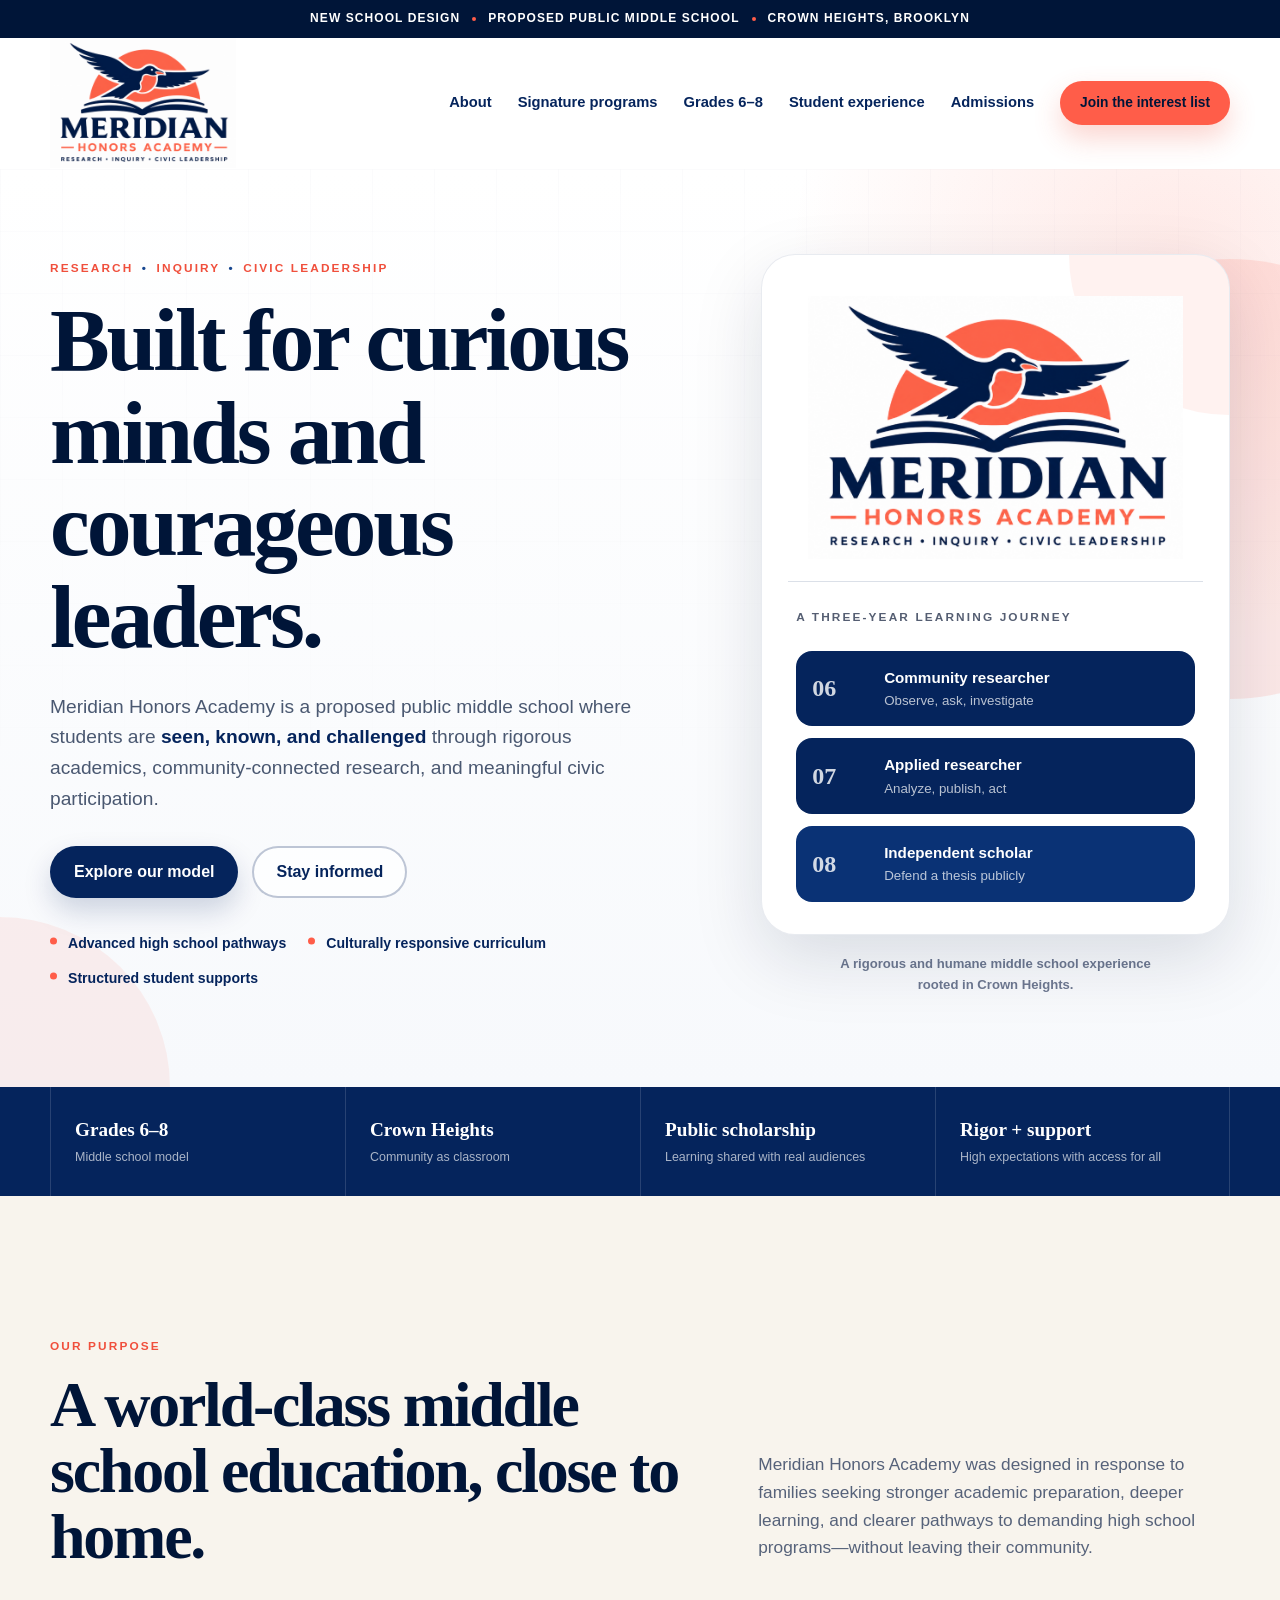
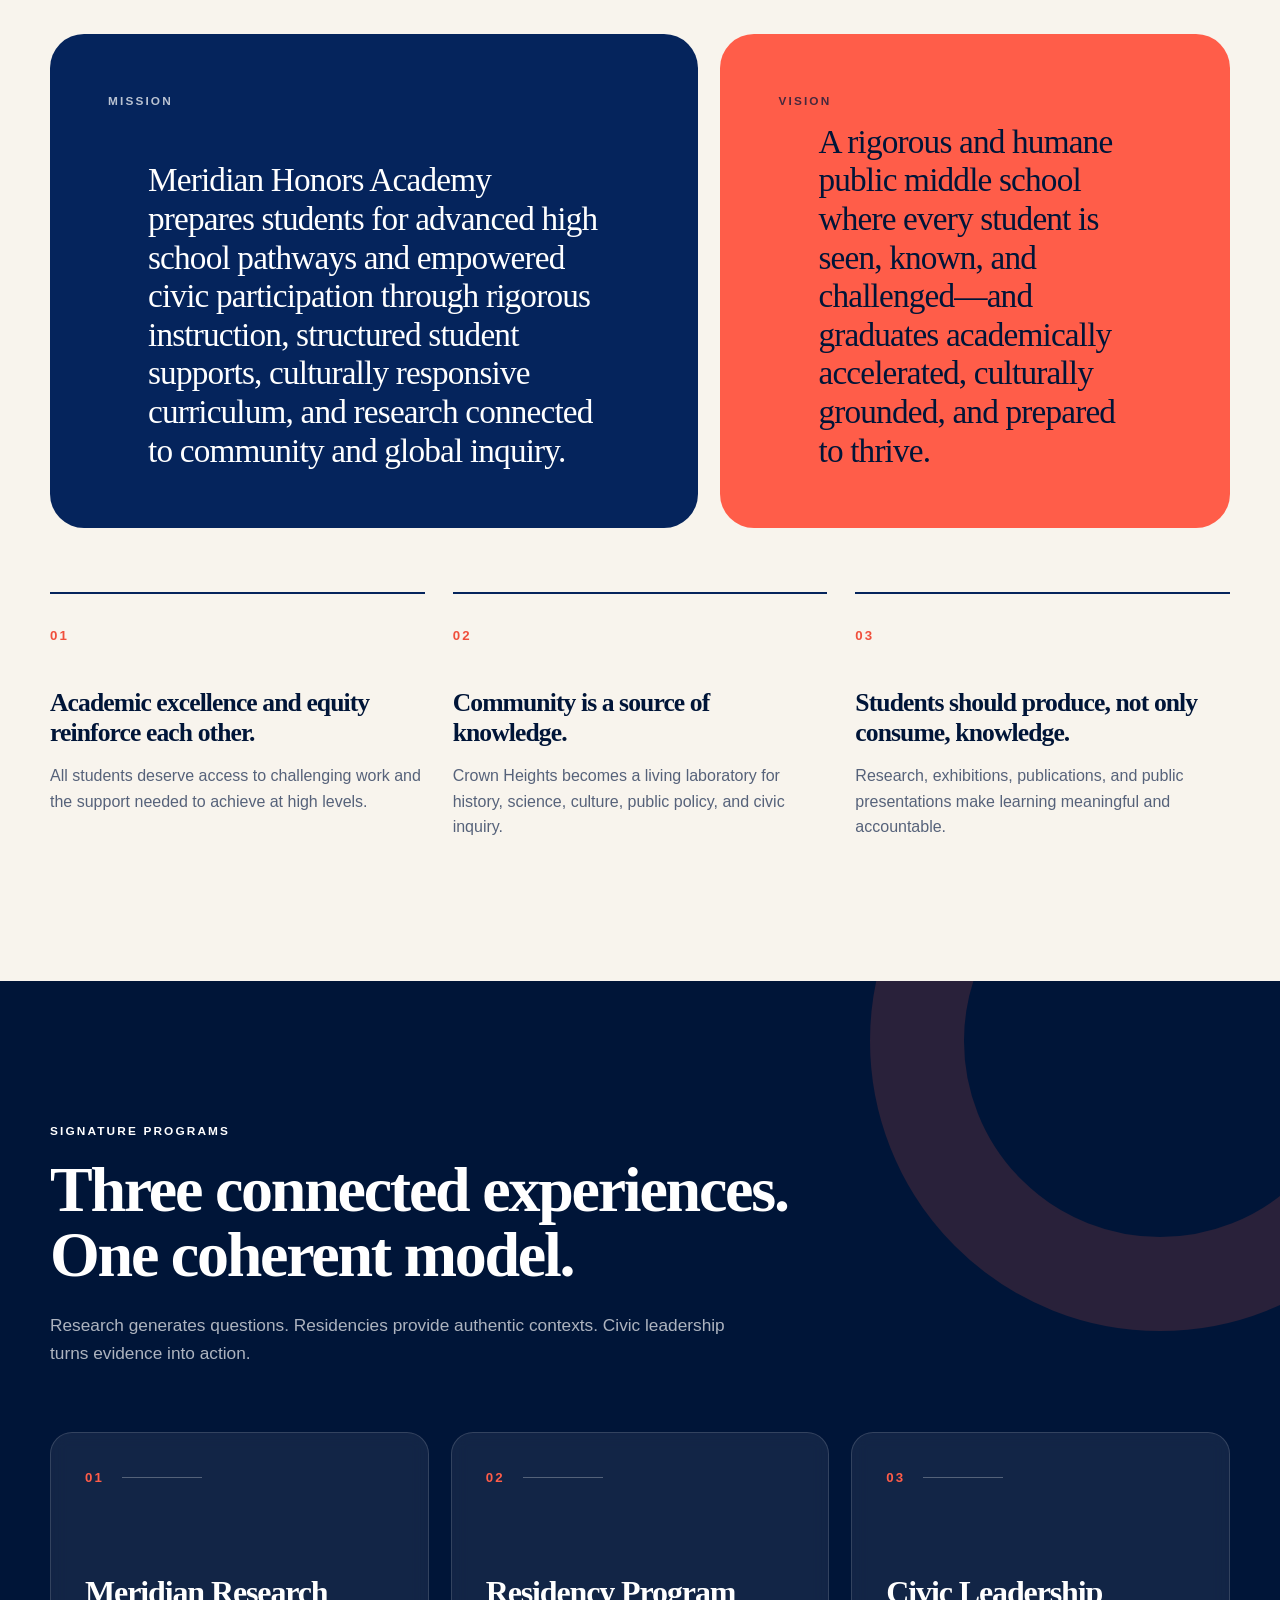
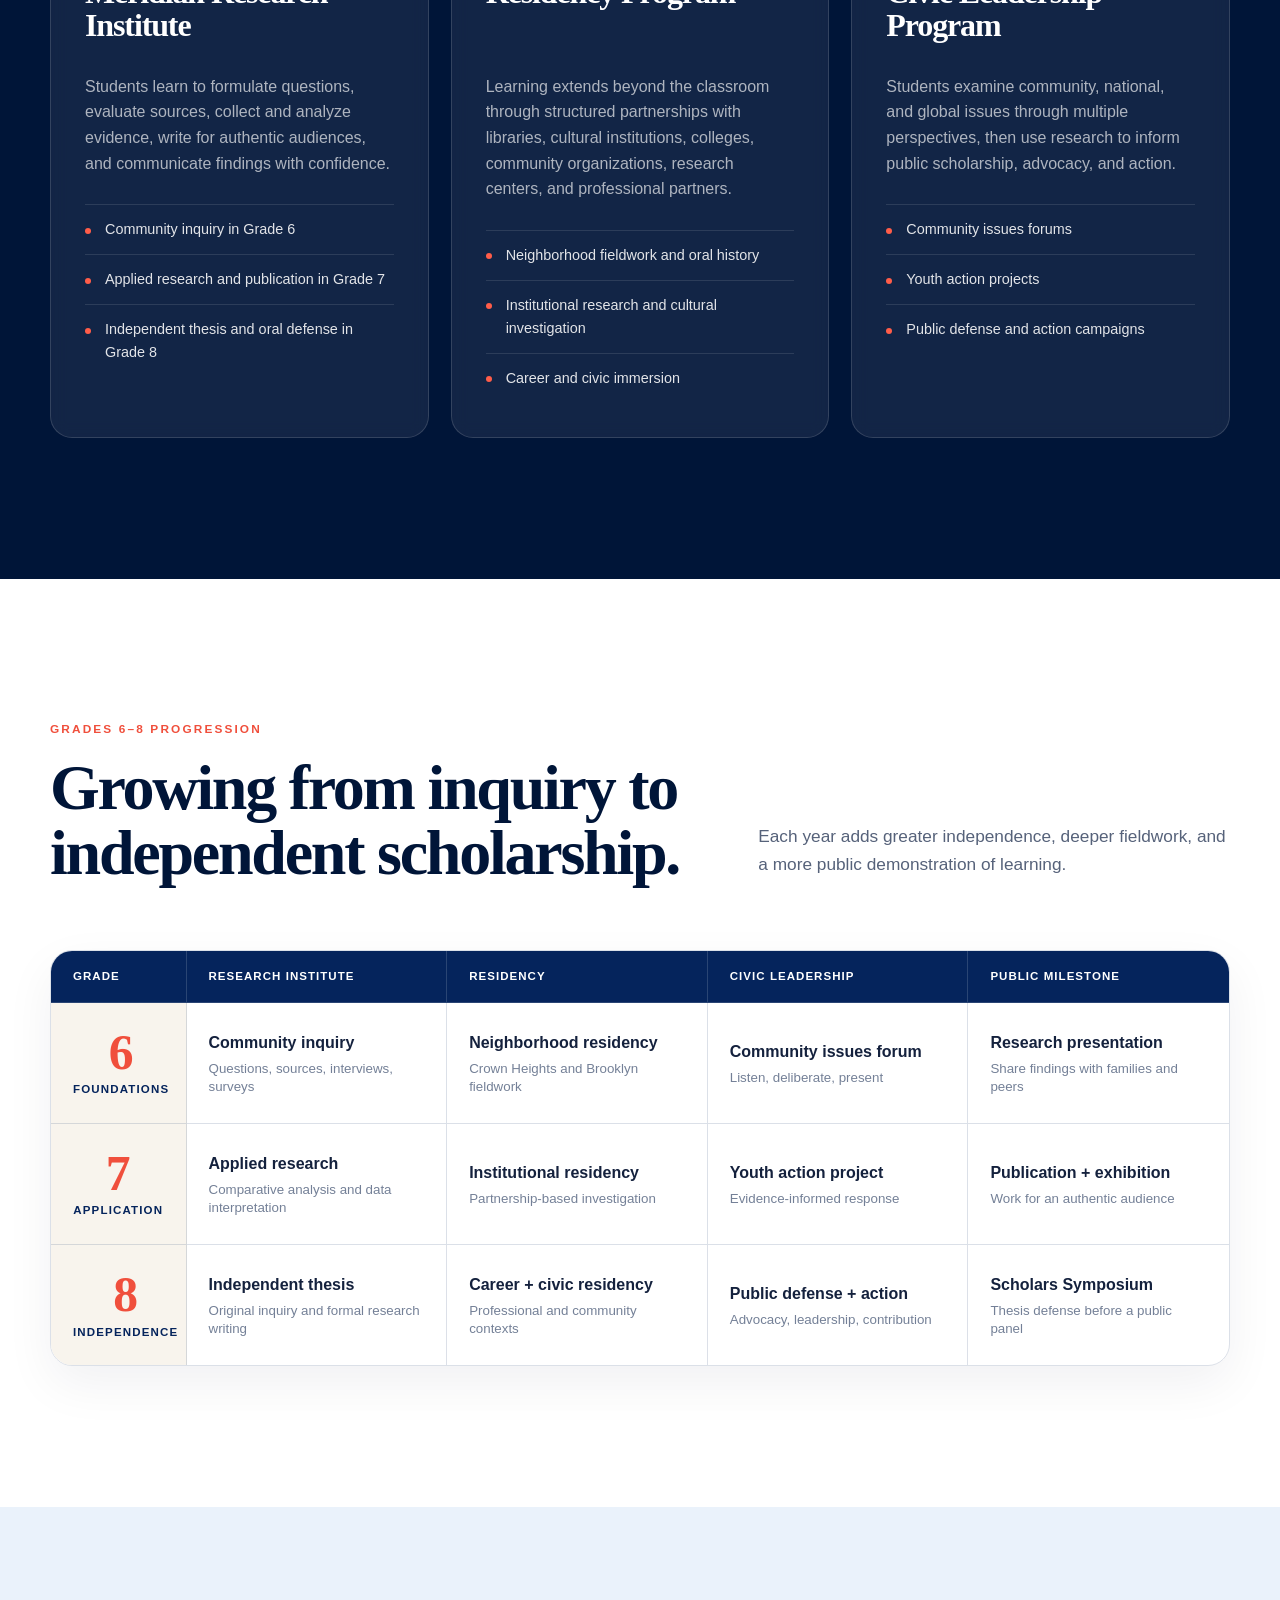
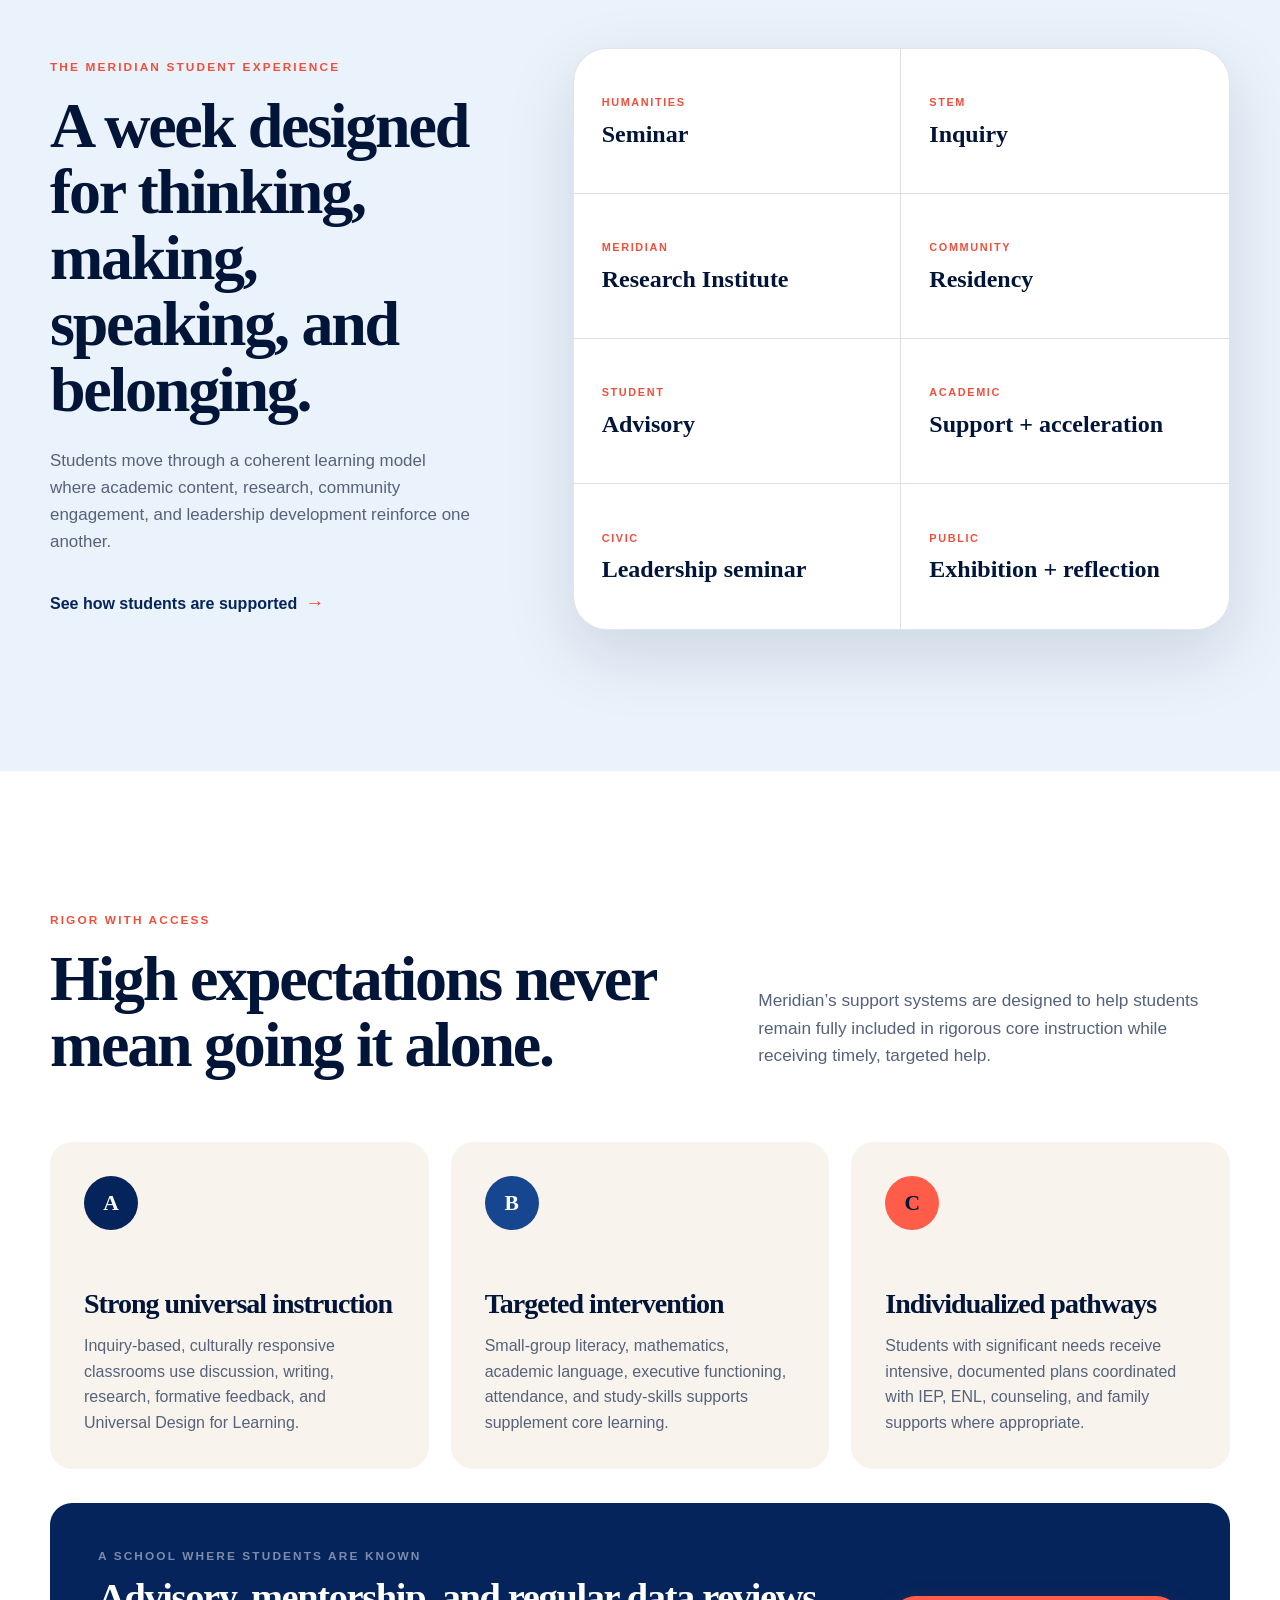
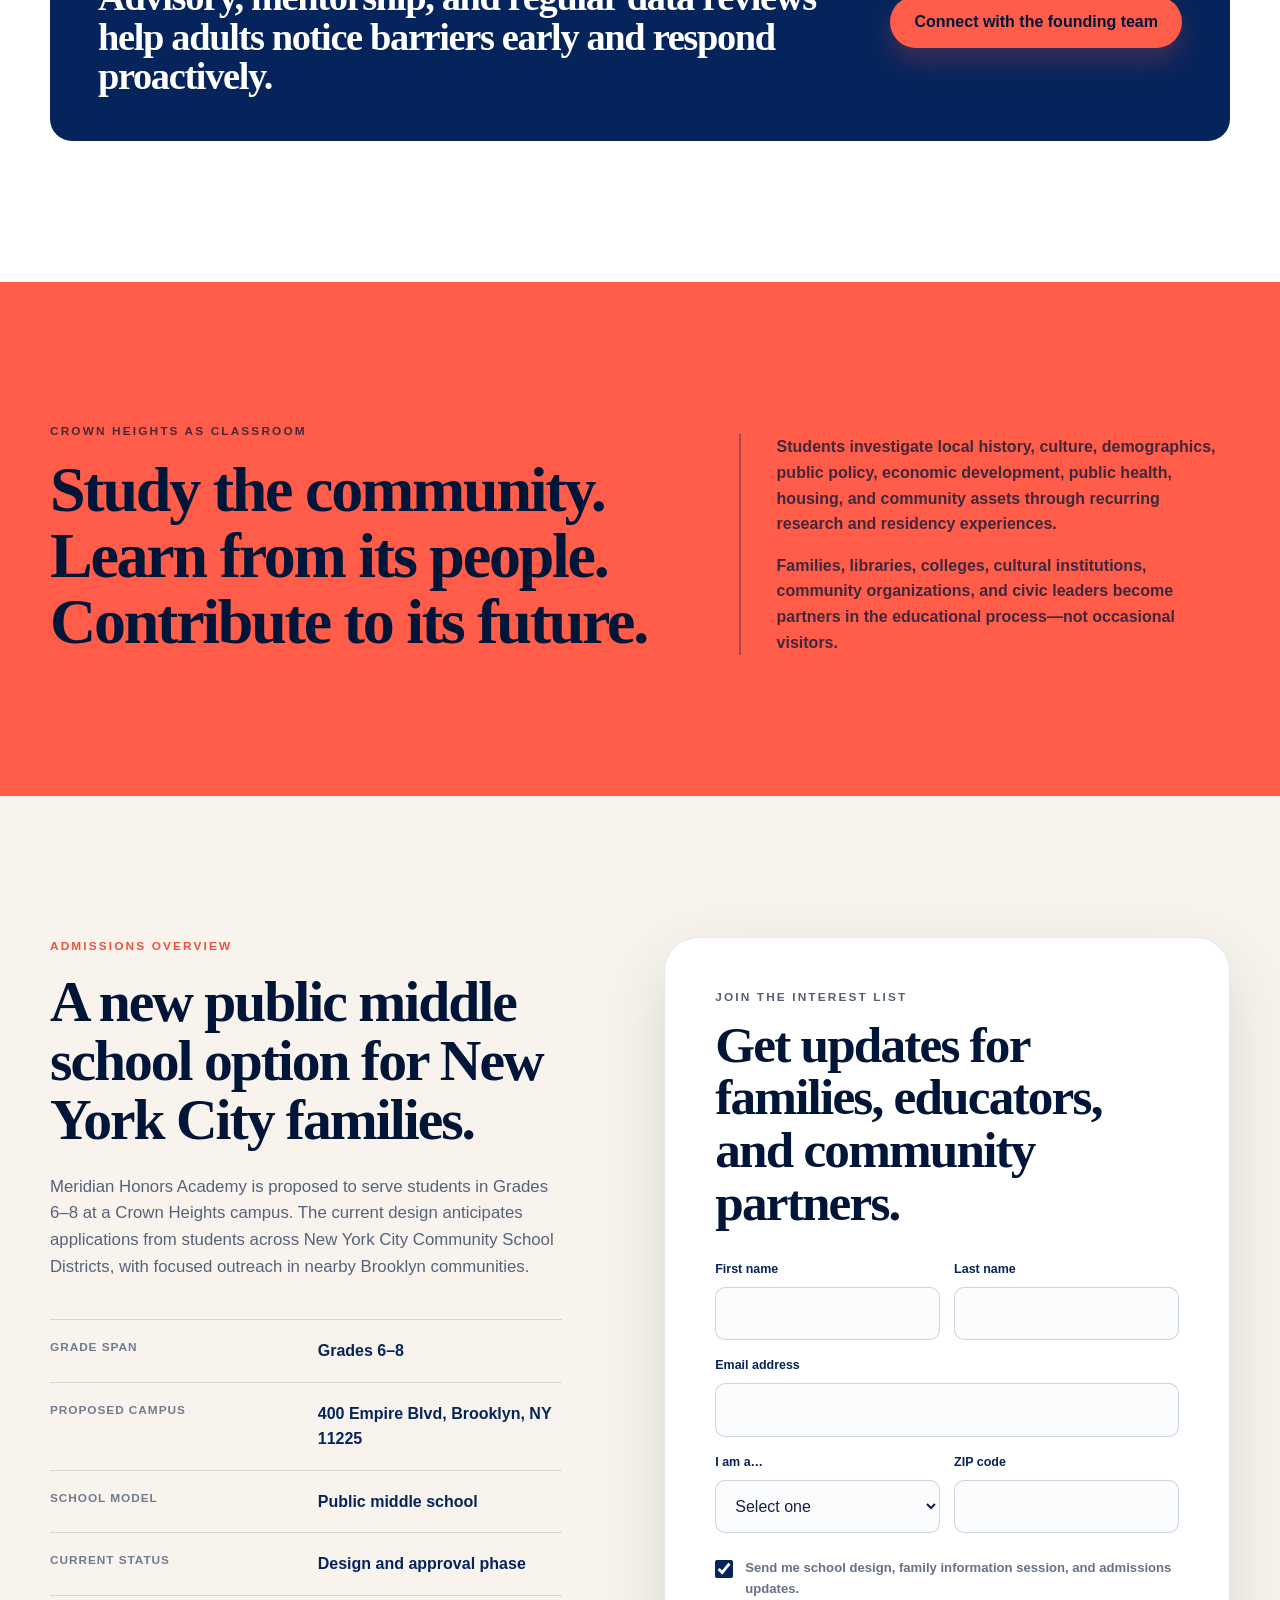
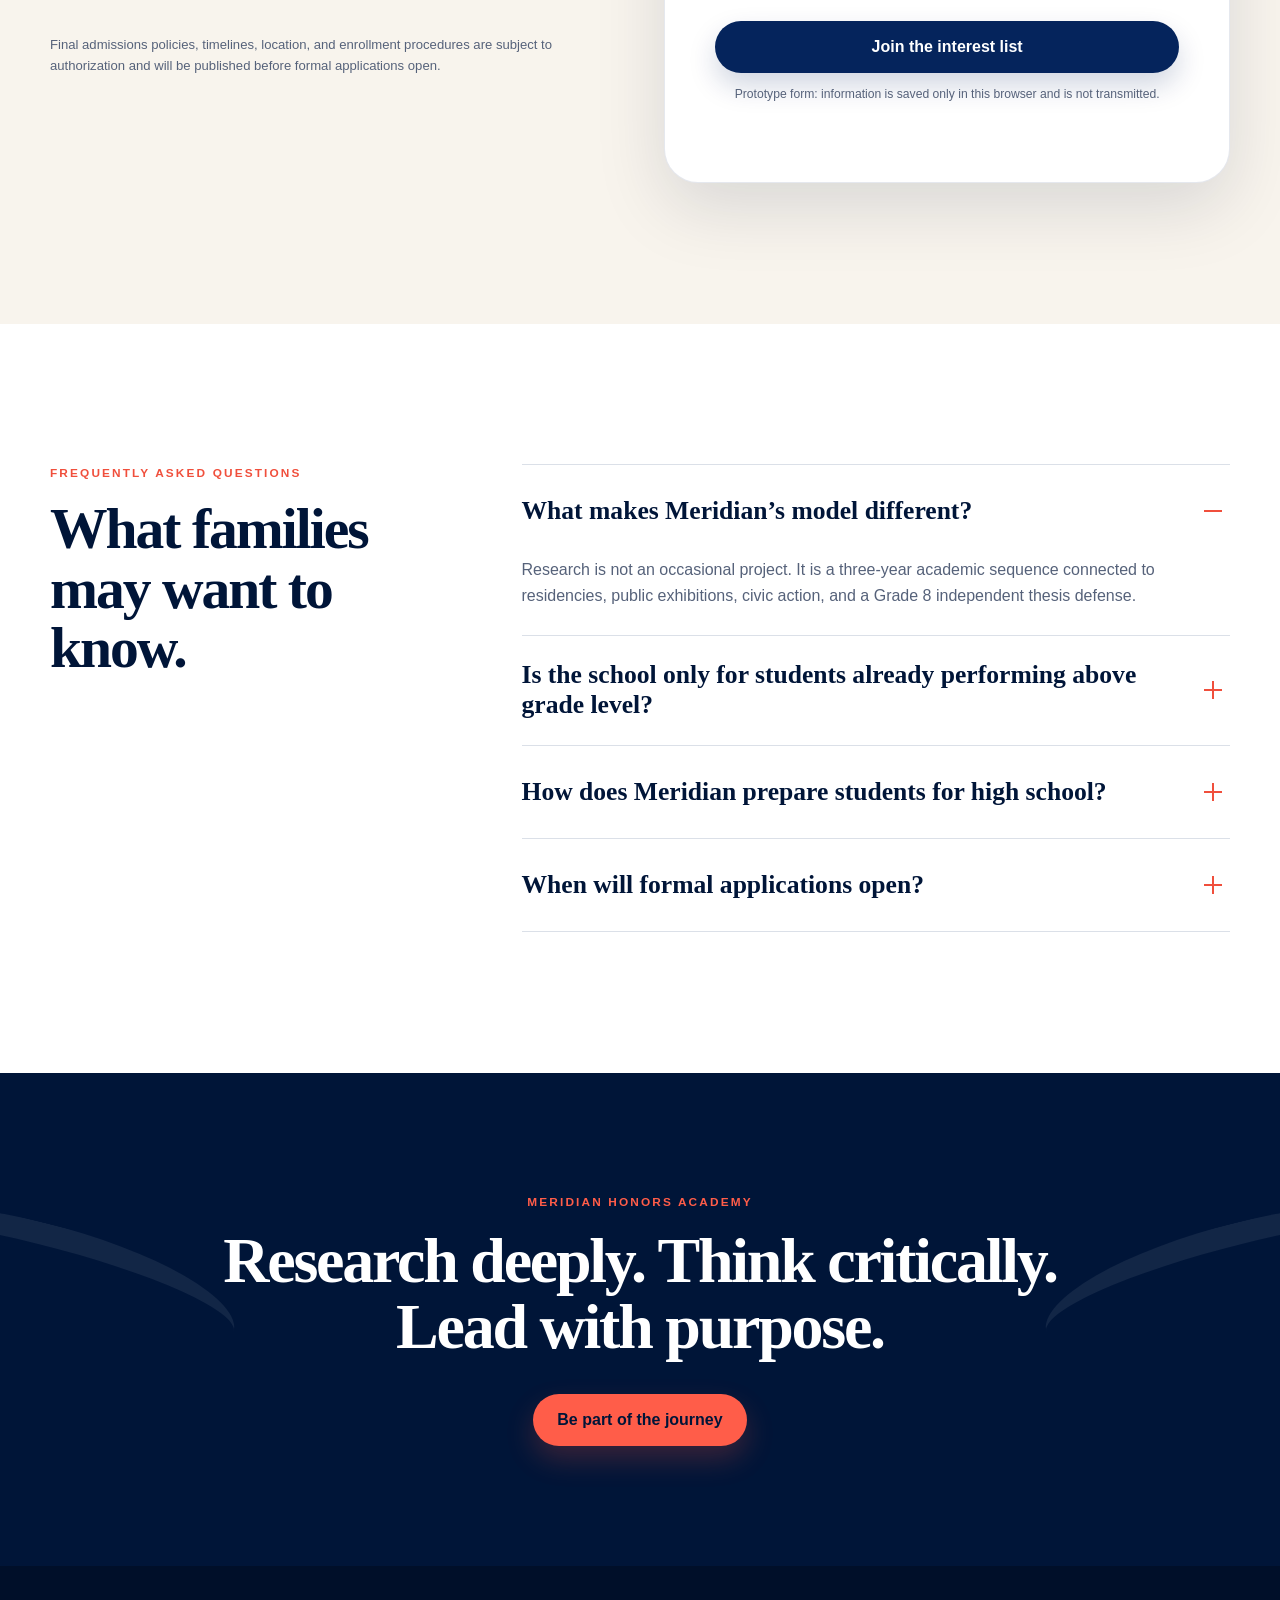
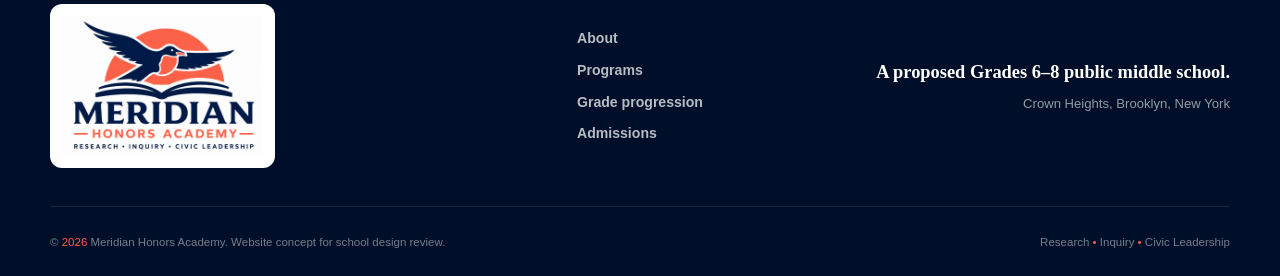
==== index.html @ b9c52838 "Add files via upload" ====
<!doctype html>
<html lang="en">
<head>
  <meta charset="utf-8" />
  <meta name="viewport" content="width=device-width, initial-scale=1" />
  <meta name="theme-color" content="#05245c" />
  <meta name="description" content="Meridian Honors Academy is a proposed grades 6–8 public middle school in Crown Heights, Brooklyn, centered on rigorous academics, research, inquiry, and civic leadership." />
  <title>Meridian Honors Academy | Research, Inquiry & Civic Leadership</title>
  <link rel="icon" type="image/png" href="assets/favicon.png" />
  <link rel="stylesheet" href="styles.css" />
</head>
<body>
  <a class="skip-link" href="#main">Skip to main content</a>

  <div class="announcement">
    <div class="container announcement__inner">
      <span>New school design</span>
      <span class="announcement__dot" aria-hidden="true"></span>
      <span>Proposed public middle school</span>
      <span class="announcement__dot" aria-hidden="true"></span>
      <span>Crown Heights, Brooklyn</span>
    </div>
  </div>

  <header class="site-header" data-header>
    <div class="container nav-wrap">
      <a class="brand" href="#top" aria-label="Meridian Honors Academy home">
        <img src="assets/meridian-logo.png" alt="Meridian Honors Academy" />
      </a>

      <button class="menu-button" type="button" aria-expanded="false" aria-controls="site-nav" data-menu-button>
        <span class="sr-only">Open navigation</span>
        <span></span><span></span><span></span>
      </button>

      <nav id="site-nav" class="site-nav" aria-label="Primary navigation" data-nav>
        <a href="#about">About</a>
        <a href="#programs">Signature programs</a>
        <a href="#journey">Grades 6–8</a>
        <a href="#experience">Student experience</a>
        <a href="#admissions">Admissions</a>
        <a class="button button--small button--coral" href="#interest">Join the interest list</a>
      </nav>
    </div>
  </header>

  <main id="main">
    <section id="top" class="hero">
      <div class="hero__grid" aria-hidden="true"></div>
      <div class="hero__sun hero__sun--one" aria-hidden="true"></div>
      <div class="hero__sun hero__sun--two" aria-hidden="true"></div>

      <div class="container hero__layout">
        <div class="hero__copy reveal">
          <p class="eyebrow">Research <span>•</span> Inquiry <span>•</span> Civic Leadership</p>
          <h1>Built for curious minds and courageous leaders.</h1>
          <p class="hero__lead">
            Meridian Honors Academy is a proposed public middle school where students are
            <strong>seen, known, and challenged</strong> through rigorous academics, community-connected research,
            and meaningful civic participation.
          </p>

          <div class="hero__actions">
            <a class="button button--navy" href="#programs">Explore our model</a>
            <a class="button button--outline" href="#interest">Stay informed</a>
          </div>

          <ul class="hero__features" aria-label="School model highlights">
            <li>Advanced high school pathways</li>
            <li>Culturally responsive curriculum</li>
            <li>Structured student supports</li>
          </ul>
        </div>

        <div class="hero__visual reveal reveal--delay">
          <div class="hero-card">
            <div class="hero-card__logo">
              <img src="assets/meridian-logo.png" alt="" />
            </div>
            <div class="hero-card__pathway">
              <p class="micro-label">A three-year learning journey</p>
              <div class="pathway-step">
                <span>06</span>
                <div><strong>Community researcher</strong><small>Observe, ask, investigate</small></div>
              </div>
              <div class="pathway-step">
                <span>07</span>
                <div><strong>Applied researcher</strong><small>Analyze, publish, act</small></div>
              </div>
              <div class="pathway-step">
                <span>08</span>
                <div><strong>Independent scholar</strong><small>Defend a thesis publicly</small></div>
              </div>
            </div>
          </div>
          <p class="hero__caption">A rigorous and humane middle school experience rooted in Crown Heights.</p>
        </div>
      </div>
    </section>

    <section class="proof-strip" aria-label="School overview">
      <div class="container proof-strip__grid">
        <div><strong>Grades 6–8</strong><span>Middle school model</span></div>
        <div><strong>Crown Heights</strong><span>Community as classroom</span></div>
        <div><strong>Public scholarship</strong><span>Learning shared with real audiences</span></div>
        <div><strong>Rigor + support</strong><span>High expectations with access for all</span></div>
      </div>
    </section>

    <section id="about" class="section section--cream">
      <div class="container">
        <div class="section-heading section-heading--split reveal">
          <div>
            <p class="eyebrow">Our purpose</p>
            <h2>A world-class middle school education, close to home.</h2>
          </div>
          <p>
            Meridian Honors Academy was designed in response to families seeking stronger academic preparation,
            deeper learning, and clearer pathways to demanding high school programs—without leaving their community.
          </p>
        </div>

        <div class="mission-grid">
          <article class="quote-card quote-card--navy reveal">
            <p class="micro-label">Mission</p>
            <blockquote>
              Meridian Honors Academy prepares students for advanced high school pathways and empowered civic
              participation through rigorous instruction, structured student supports, culturally responsive curriculum,
              and research connected to community and global inquiry.
            </blockquote>
          </article>

          <article class="quote-card quote-card--coral reveal reveal--delay">
            <p class="micro-label">Vision</p>
            <blockquote>
              A rigorous and humane public middle school where every student is seen, known, and challenged—and
              graduates academically accelerated, culturally grounded, and prepared to thrive.
            </blockquote>
          </article>
        </div>

        <div class="beliefs">
          <article class="belief reveal">
            <span class="belief__number">01</span>
            <h3>Academic excellence and equity reinforce each other.</h3>
            <p>All students deserve access to challenging work and the support needed to achieve at high levels.</p>
          </article>
          <article class="belief reveal reveal--delay">
            <span class="belief__number">02</span>
            <h3>Community is a source of knowledge.</h3>
            <p>Crown Heights becomes a living laboratory for history, science, culture, public policy, and civic inquiry.</p>
          </article>
          <article class="belief reveal reveal--delay-2">
            <span class="belief__number">03</span>
            <h3>Students should produce, not only consume, knowledge.</h3>
            <p>Research, exhibitions, publications, and public presentations make learning meaningful and accountable.</p>
          </article>
        </div>
      </div>
    </section>

    <section id="programs" class="section section--navy programs">
      <div class="programs__orb" aria-hidden="true"></div>
      <div class="container">
        <div class="section-heading section-heading--light reveal">
          <p class="eyebrow">Signature programs</p>
          <h2>Three connected experiences. One coherent model.</h2>
          <p>Research generates questions. Residencies provide authentic contexts. Civic leadership turns evidence into action.</p>
        </div>

        <div class="program-grid">
          <article class="program-card reveal">
            <div class="program-card__top">
              <span class="program-card__index">01</span>
              <span class="program-card__line" aria-hidden="true"></span>
            </div>
            <h3>Meridian Research Institute</h3>
            <p>
              Students learn to formulate questions, evaluate sources, collect and analyze evidence, write for authentic
              audiences, and communicate findings with confidence.
            </p>
            <ul>
              <li>Community inquiry in Grade 6</li>
              <li>Applied research and publication in Grade 7</li>
              <li>Independent thesis and oral defense in Grade 8</li>
            </ul>
          </article>

          <article class="program-card reveal reveal--delay">
            <div class="program-card__top">
              <span class="program-card__index">02</span>
              <span class="program-card__line" aria-hidden="true"></span>
            </div>
            <h3>Residency Program</h3>
            <p>
              Learning extends beyond the classroom through structured partnerships with libraries, cultural institutions,
              colleges, community organizations, research centers, and professional partners.
            </p>
            <ul>
              <li>Neighborhood fieldwork and oral history</li>
              <li>Institutional research and cultural investigation</li>
              <li>Career and civic immersion</li>
            </ul>
          </article>

          <article class="program-card reveal reveal--delay-2">
            <div class="program-card__top">
              <span class="program-card__index">03</span>
              <span class="program-card__line" aria-hidden="true"></span>
            </div>
            <h3>Civic Leadership Program</h3>
            <p>
              Students examine community, national, and global issues through multiple perspectives, then use research
              to inform public scholarship, advocacy, and action.
            </p>
            <ul>
              <li>Community issues forums</li>
              <li>Youth action projects</li>
              <li>Public defense and action campaigns</li>
            </ul>
          </article>
        </div>
      </div>
    </section>

    <section id="journey" class="section section--white journey">
      <div class="container">
        <div class="section-heading section-heading--split reveal">
          <div>
            <p class="eyebrow">Grades 6–8 progression</p>
            <h2>Growing from inquiry to independent scholarship.</h2>
          </div>
          <p>
            Each year adds greater independence, deeper fieldwork, and a more public demonstration of learning.
          </p>
        </div>

        <div class="journey-table reveal" role="table" aria-label="Grade-level signature program progression">
          <div class="journey-row journey-row--head" role="row">
            <div role="columnheader">Grade</div>
            <div role="columnheader">Research Institute</div>
            <div role="columnheader">Residency</div>
            <div role="columnheader">Civic leadership</div>
            <div role="columnheader">Public milestone</div>
          </div>
          <div class="journey-row" role="row">
            <div class="journey-grade" role="cell"><span>6</span><small>Foundations</small></div>
            <div role="cell"><strong>Community inquiry</strong><small>Questions, sources, interviews, surveys</small></div>
            <div role="cell"><strong>Neighborhood residency</strong><small>Crown Heights and Brooklyn fieldwork</small></div>
            <div role="cell"><strong>Community issues forum</strong><small>Listen, deliberate, present</small></div>
            <div role="cell"><strong>Research presentation</strong><small>Share findings with families and peers</small></div>
          </div>
          <div class="journey-row" role="row">
            <div class="journey-grade" role="cell"><span>7</span><small>Application</small></div>
            <div role="cell"><strong>Applied research</strong><small>Comparative analysis and data interpretation</small></div>
            <div role="cell"><strong>Institutional residency</strong><small>Partnership-based investigation</small></div>
            <div role="cell"><strong>Youth action project</strong><small>Evidence-informed response</small></div>
            <div role="cell"><strong>Publication + exhibition</strong><small>Work for an authentic audience</small></div>
          </div>
          <div class="journey-row" role="row">
            <div class="journey-grade" role="cell"><span>8</span><small>Independence</small></div>
            <div role="cell"><strong>Independent thesis</strong><small>Original inquiry and formal research writing</small></div>
            <div role="cell"><strong>Career + civic residency</strong><small>Professional and community contexts</small></div>
            <div role="cell"><strong>Public defense + action</strong><small>Advocacy, leadership, contribution</small></div>
            <div role="cell"><strong>Scholars Symposium</strong><small>Thesis defense before a public panel</small></div>
          </div>
        </div>
      </div>
    </section>

    <section id="experience" class="section section--sky experience">
      <div class="container experience__layout">
        <div class="experience__intro reveal">
          <p class="eyebrow">The Meridian student experience</p>
          <h2>A week designed for thinking, making, speaking, and belonging.</h2>
          <p>
            Students move through a coherent learning model where academic content, research, community engagement,
            and leadership development reinforce one another.
          </p>
          <a class="text-link" href="#support">See how students are supported <span aria-hidden="true">→</span></a>
        </div>

        <div class="experience__schedule reveal reveal--delay" aria-label="Sample weekly experiences">
          <div class="schedule-item"><span>Humanities</span><strong>Seminar</strong></div>
          <div class="schedule-item"><span>STEM</span><strong>Inquiry</strong></div>
          <div class="schedule-item"><span>Meridian</span><strong>Research Institute</strong></div>
          <div class="schedule-item"><span>Community</span><strong>Residency</strong></div>
          <div class="schedule-item"><span>Student</span><strong>Advisory</strong></div>
          <div class="schedule-item"><span>Academic</span><strong>Support + acceleration</strong></div>
          <div class="schedule-item"><span>Civic</span><strong>Leadership seminar</strong></div>
          <div class="schedule-item"><span>Public</span><strong>Exhibition + reflection</strong></div>
        </div>
      </div>
    </section>

    <section id="support" class="section section--white support">
      <div class="container">
        <div class="section-heading section-heading--split reveal">
          <div>
            <p class="eyebrow">Rigor with access</p>
            <h2>High expectations never mean going it alone.</h2>
          </div>
          <p>
            Meridian’s support systems are designed to help students remain fully included in rigorous core instruction
            while receiving timely, targeted help.
          </p>
        </div>

        <div class="support-grid">
          <article class="support-card reveal">
            <span class="support-card__icon" aria-hidden="true">A</span>
            <h3>Strong universal instruction</h3>
            <p>Inquiry-based, culturally responsive classrooms use discussion, writing, research, formative feedback, and Universal Design for Learning.</p>
          </article>
          <article class="support-card reveal reveal--delay">
            <span class="support-card__icon" aria-hidden="true">B</span>
            <h3>Targeted intervention</h3>
            <p>Small-group literacy, mathematics, academic language, executive functioning, attendance, and study-skills supports supplement core learning.</p>
          </article>
          <article class="support-card reveal reveal--delay-2">
            <span class="support-card__icon" aria-hidden="true">C</span>
            <h3>Individualized pathways</h3>
            <p>Students with significant needs receive intensive, documented plans coordinated with IEP, ENL, counseling, and family supports where appropriate.</p>
          </article>
        </div>

        <div class="support-banner reveal">
          <div>
            <p class="micro-label">A school where students are known</p>
            <h3>Advisory, mentorship, and regular data reviews help adults notice barriers early and respond proactively.</h3>
          </div>
          <a class="button button--coral" href="#interest">Connect with the founding team</a>
        </div>
      </div>
    </section>

    <section class="section section--coral community">
      <div class="container community__layout">
        <div class="community__statement reveal">
          <p class="eyebrow">Crown Heights as classroom</p>
          <h2>Study the community. Learn from its people. Contribute to its future.</h2>
        </div>
        <div class="community__details reveal reveal--delay">
          <p>
            Students investigate local history, culture, demographics, public policy, economic development,
            public health, housing, and community assets through recurring research and residency experiences.
          </p>
          <p>
            Families, libraries, colleges, cultural institutions, community organizations, and civic leaders become
            partners in the educational process—not occasional visitors.
          </p>
        </div>
      </div>
    </section>

    <section id="admissions" class="section section--cream admissions">
      <div class="container admissions__layout">
        <div class="admissions__copy reveal">
          <p class="eyebrow">Admissions overview</p>
          <h2>A new public middle school option for New York City families.</h2>
          <p>
            Meridian Honors Academy is proposed to serve students in Grades 6–8 at a Crown Heights campus.
            The current design anticipates applications from students across New York City Community School Districts,
            with focused outreach in nearby Brooklyn communities.
          </p>

          <dl class="admissions__facts">
            <div><dt>Grade span</dt><dd>Grades 6–8</dd></div>
            <div><dt>Proposed campus</dt><dd>400 Empire Blvd, Brooklyn, NY 11225</dd></div>
            <div><dt>School model</dt><dd>Public middle school</dd></div>
            <div><dt>Current status</dt><dd>Design and approval phase</dd></div>
          </dl>

          <p class="admissions__note">
            Final admissions policies, timelines, location, and enrollment procedures are subject to authorization
            and will be published before formal applications open.
          </p>
        </div>

        <div id="interest" class="interest-card reveal reveal--delay">
          <p class="micro-label">Join the interest list</p>
          <h3>Get updates for families, educators, and community partners.</h3>

          <form data-interest-form novalidate>
            <div class="form-row">
              <label>
                <span>First name</span>
                <input type="text" name="firstName" autocomplete="given-name" required />
              </label>
              <label>
                <span>Last name</span>
                <input type="text" name="lastName" autocomplete="family-name" required />
              </label>
            </div>

            <label>
              <span>Email address</span>
              <input type="email" name="email" autocomplete="email" required />
            </label>

            <div class="form-row">
              <label>
                <span>I am a…</span>
                <select name="role" required>
                  <option value="">Select one</option>
                  <option>Parent or guardian</option>
                  <option>Student</option>
                  <option>Educator</option>
                  <option>Community member</option>
                  <option>Potential partner</option>
                  <option>Other</option>
                </select>
              </label>
              <label>
                <span>ZIP code</span>
                <input type="text" name="zip" inputmode="numeric" autocomplete="postal-code" pattern="[0-9]{5}" maxlength="5" />
              </label>
            </div>

            <label class="checkbox">
              <input type="checkbox" name="updates" checked />
              <span>Send me school design, family information session, and admissions updates.</span>
            </label>

            <button class="button button--navy button--full" type="submit">Join the interest list</button>
            <p class="form-note">Prototype form: information is saved only in this browser and is not transmitted.</p>
            <p class="form-status" role="status" aria-live="polite" data-form-status></p>
          </form>
        </div>
      </div>
    </section>

    <section class="section section--white faq">
      <div class="container faq__layout">
        <div class="faq__intro reveal">
          <p class="eyebrow">Frequently asked questions</p>
          <h2>What families may want to know.</h2>
        </div>

        <div class="accordion reveal reveal--delay" data-accordion>
          <article class="accordion__item">
            <h3>
              <button type="button" aria-expanded="true">
                What makes Meridian’s model different?
                <span aria-hidden="true"></span>
              </button>
            </h3>
            <div class="accordion__panel">
              <p>Research is not an occasional project. It is a three-year academic sequence connected to residencies, public exhibitions, civic action, and a Grade 8 independent thesis defense.</p>
            </div>
          </article>

          <article class="accordion__item">
            <h3>
              <button type="button" aria-expanded="false">
                Is the school only for students already performing above grade level?
                <span aria-hidden="true"></span>
              </button>
            </h3>
            <div class="accordion__panel" hidden>
              <p>No. The proposed model is built around rigorous access for all students, with universal supports, targeted intervention, multilingual learner services, special education services, and opportunities for acceleration.</p>
            </div>
          </article>

          <article class="accordion__item">
            <h3>
              <button type="button" aria-expanded="false">
                How does Meridian prepare students for high school?
                <span aria-hidden="true"></span>
              </button>
            </h3>
            <div class="accordion__panel" hidden>
              <p>Students build advanced literacy, mathematics, science, research, writing, public speaking, self-advocacy, and portfolio skills while pursuing opportunities for high school-level coursework where appropriate.</p>
            </div>
          </article>

          <article class="accordion__item">
            <h3>
              <button type="button" aria-expanded="false">
                When will formal applications open?
                <span aria-hidden="true"></span>
              </button>
            </h3>
            <div class="accordion__panel" hidden>
              <p>The school is currently in the design and approval phase. Formal timelines and procedures will be shared after authorization. Join the interest list to receive updates.</p>
            </div>
          </article>
        </div>
      </div>
    </section>

    <section class="closing">
      <div class="closing__wing closing__wing--left" aria-hidden="true"></div>
      <div class="closing__wing closing__wing--right" aria-hidden="true"></div>
      <div class="container closing__inner reveal">
        <p class="eyebrow">Meridian Honors Academy</p>
        <h2>Research deeply. Think critically. Lead with purpose.</h2>
        <a class="button button--coral" href="#interest">Be part of the journey</a>
      </div>
    </section>
  </main>

  <footer class="footer">
    <div class="container footer__top">
      <a class="footer__brand" href="#top">
        <img src="assets/meridian-logo.png" alt="Meridian Honors Academy" />
      </a>
      <div class="footer__nav" aria-label="Footer navigation">
        <a href="#about">About</a>
        <a href="#programs">Programs</a>
        <a href="#journey">Grade progression</a>
        <a href="#admissions">Admissions</a>
      </div>
      <div class="footer__message">
        <strong>A proposed Grades 6–8 public middle school.</strong>
        <span>Crown Heights, Brooklyn, New York</span>
      </div>
    </div>
    <div class="container footer__bottom">
      <p>© <span data-year></span> Meridian Honors Academy. Website concept for school design review.</p>
      <p>Research <span>•</span> Inquiry <span>•</span> Civic Leadership</p>
    </div>
  </footer>

  <script src="script.js"></script>
</body>
</html>
---- styles.css ----
/* Meridian Honors Academy — responsive static website */
:root {
  --navy-950: #001538;
  --navy-900: #05245c;
  --navy-800: #0a3275;
  --navy-700: #16468f;
  --coral-600: #f04f3c;
  --coral-500: #ff5d49;
  --coral-400: #ff735f;
  --cream: #f8f4ed;
  --white: #ffffff;
  --sky: #eaf2fb;
  --ink: #14213d;
  --muted: #56627a;
  --line: rgba(5, 36, 92, 0.14);
  --shadow: 0 24px 70px rgba(0, 21, 56, 0.13);
  --radius-sm: 12px;
  --radius-md: 22px;
  --radius-lg: 34px;
  --container: 1180px;
}

*,
*::before,
*::after {
  box-sizing: border-box;
}

html {
  scroll-behavior: smooth;
  scroll-padding-top: 110px;
}

body {
  margin: 0;
  color: var(--ink);
  background: var(--white);
  font-family: Inter, ui-sans-serif, -apple-system, BlinkMacSystemFont, "Segoe UI", sans-serif;
  line-height: 1.6;
  text-rendering: optimizeLegibility;
}

body.nav-open {
  overflow: hidden;
}

img {
  display: block;
  max-width: 100%;
}

a {
  color: inherit;
}

button,
input,
select {
  font: inherit;
}

button {
  cursor: pointer;
}

h1,
h2,
h3,
p,
blockquote,
dl,
dd {
  margin-top: 0;
}

h1,
h2,
h3 {
  color: var(--navy-950);
  font-family: Georgia, "Times New Roman", serif;
  line-height: 1.03;
  letter-spacing: -0.035em;
}

h1 {
  max-width: 800px;
  margin-bottom: 28px;
  font-size: clamp(3.3rem, 7vw, 6.55rem);
}

h2 {
  margin-bottom: 24px;
  font-size: clamp(2.35rem, 5vw, 4.7rem);
}

h3 {
  font-size: clamp(1.45rem, 2vw, 2rem);
}

p {
  color: var(--muted);
}

.container {
  width: min(calc(100% - 40px), var(--container));
  margin-inline: auto;
}

.sr-only {
  position: absolute !important;
  width: 1px !important;
  height: 1px !important;
  padding: 0 !important;
  margin: -1px !important;
  overflow: hidden !important;
  clip: rect(0, 0, 0, 0) !important;
  white-space: nowrap !important;
  border: 0 !important;
}

.skip-link {
  position: fixed;
  z-index: 9999;
  top: 12px;
  left: 12px;
  padding: 11px 16px;
  color: white;
  background: var(--navy-950);
  border-radius: 8px;
  transform: translateY(-150%);
}

.skip-link:focus {
  transform: none;
}

.announcement {
  position: relative;
  z-index: 30;
  color: white;
  background: var(--navy-950);
}

.announcement__inner {
  min-height: 38px;
  display: flex;
  align-items: center;
  justify-content: center;
  gap: 12px;
  font-size: 0.75rem;
  font-weight: 750;
  letter-spacing: 0.09em;
  text-transform: uppercase;
}

.announcement__dot {
  width: 4px;
  height: 4px;
  background: var(--coral-500);
  border-radius: 50%;
}

.site-header {
  position: sticky;
  z-index: 25;
  top: 0;
  background: rgba(255, 255, 255, 0.96);
  border-bottom: 1px solid transparent;
  backdrop-filter: blur(16px);
  transition: box-shadow 200ms ease, border-color 200ms ease;
}

.site-header.is-scrolled {
  border-color: var(--line);
  box-shadow: 0 8px 28px rgba(0, 21, 56, 0.07);
}

.nav-wrap {
  min-height: 84px;
  display: flex;
  align-items: center;
  justify-content: space-between;
  gap: 30px;
}

.brand {
  width: 186px;
  flex: 0 0 auto;
}

.brand img {
  width: 100%;
}

.site-nav {
  display: flex;
  align-items: center;
  gap: 26px;
}

.site-nav > a:not(.button) {
  position: relative;
  color: var(--navy-900);
  font-size: 0.92rem;
  font-weight: 750;
  text-decoration: none;
}

.site-nav > a:not(.button)::after {
  content: "";
  position: absolute;
  right: 0;
  bottom: -8px;
  left: 0;
  height: 2px;
  background: var(--coral-500);
  transform: scaleX(0);
  transform-origin: left;
  transition: transform 180ms ease;
}

.site-nav > a:not(.button):hover::after,
.site-nav > a:not(.button):focus-visible::after {
  transform: scaleX(1);
}

.menu-button {
  display: none;
  width: 44px;
  height: 44px;
  padding: 10px;
  border: 0;
  background: transparent;
}

.menu-button span:not(.sr-only) {
  display: block;
  width: 24px;
  height: 2px;
  margin: 5px auto;
  background: var(--navy-900);
  transition: transform 180ms ease, opacity 180ms ease;
}

.button {
  display: inline-flex;
  min-height: 52px;
  align-items: center;
  justify-content: center;
  padding: 14px 22px;
  border: 2px solid transparent;
  border-radius: 999px;
  font-weight: 800;
  line-height: 1;
  text-align: center;
  text-decoration: none;
  transition: transform 180ms ease, box-shadow 180ms ease, background 180ms ease, color 180ms ease;
}

.button:hover {
  transform: translateY(-2px);
}

.button:focus-visible,
input:focus-visible,
select:focus-visible,
.accordion button:focus-visible,
.menu-button:focus-visible {
  outline: 3px solid rgba(255, 93, 73, 0.34);
  outline-offset: 3px;
}

.button--small {
  min-height: 44px;
  padding: 11px 18px;
  font-size: 0.86rem;
}

.button--navy {
  color: white;
  background: var(--navy-900);
  box-shadow: 0 13px 28px rgba(5, 36, 92, 0.18);
}

.button--navy:hover {
  background: var(--navy-800);
  box-shadow: 0 17px 34px rgba(5, 36, 92, 0.23);
}

.button--coral {
  color: var(--navy-950);
  background: var(--coral-500);
  box-shadow: 0 13px 28px rgba(240, 79, 60, 0.24);
}

.button--coral:hover {
  background: var(--coral-400);
  box-shadow: 0 17px 34px rgba(240, 79, 60, 0.29);
}

.button--outline {
  color: var(--navy-900);
  border-color: rgba(5, 36, 92, 0.26);
  background: rgba(255, 255, 255, 0.68);
}

.button--outline:hover {
  border-color: var(--navy-900);
  background: white;
}

.button--full {
  width: 100%;
}

.eyebrow,
.micro-label {
  margin-bottom: 16px;
  color: var(--coral-600);
  font-size: 0.74rem;
  font-weight: 850;
  letter-spacing: 0.18em;
  text-transform: uppercase;
}

.eyebrow span {
  margin-inline: 3px;
  color: var(--navy-700);
}

.micro-label {
  margin-bottom: 12px;
  color: inherit;
  opacity: 0.72;
}

.hero {
  position: relative;
  min-height: 760px;
  overflow: hidden;
  background:
    radial-gradient(circle at 92% 10%, rgba(255, 93, 73, 0.13), transparent 27%),
    linear-gradient(180deg, #fff 0%, #f7f9fc 100%);
}

.hero__grid {
  position: absolute;
  inset: 0;
  opacity: 0.27;
  background-image:
    linear-gradient(rgba(5, 36, 92, 0.06) 1px, transparent 1px),
    linear-gradient(90deg, rgba(5, 36, 92, 0.06) 1px, transparent 1px);
  background-size: 62px 62px;
  mask-image: linear-gradient(to bottom, black, transparent 82%);
}

.hero__sun {
  position: absolute;
  border-radius: 50%;
  background: var(--coral-500);
  filter: saturate(1.05);
}

.hero__sun--one {
  top: 90px;
  right: -170px;
  width: 440px;
  height: 440px;
  opacity: 0.12;
}

.hero__sun--two {
  bottom: -170px;
  left: -170px;
  width: 340px;
  height: 340px;
  opacity: 0.08;
}

.hero__layout {
  position: relative;
  z-index: 2;
  min-height: 680px;
  display: grid;
  grid-template-columns: minmax(0, 1.14fr) minmax(360px, 0.86fr);
  align-items: center;
  gap: clamp(44px, 7vw, 96px);
  padding-block: 85px 92px;
}

.hero__lead {
  max-width: 720px;
  margin-bottom: 32px;
  color: #4a5871;
  font-size: clamp(1.08rem, 1.5vw, 1.28rem);
}

.hero__lead strong {
  color: var(--navy-900);
}

.hero__actions {
  display: flex;
  flex-wrap: wrap;
  gap: 14px;
  margin-bottom: 34px;
}

.hero__features {
  display: flex;
  flex-wrap: wrap;
  gap: 12px 22px;
  padding: 0;
  margin: 0;
  list-style: none;
}

.hero__features li {
  position: relative;
  padding-left: 18px;
  color: var(--navy-900);
  font-size: 0.88rem;
  font-weight: 750;
}

.hero__features li::before {
  content: "";
  position: absolute;
  top: 0.62em;
  left: 0;
  width: 7px;
  height: 7px;
  background: var(--coral-500);
  border-radius: 50%;
  transform: translateY(-50%);
}

.hero__visual {
  position: relative;
}

.hero-card {
  position: relative;
  overflow: hidden;
  padding: 26px;
  background: white;
  border: 1px solid rgba(5, 36, 92, 0.09);
  border-radius: var(--radius-lg);
  box-shadow: var(--shadow);
}

.hero-card::after {
  content: "";
  position: absolute;
  top: 0;
  right: 0;
  width: 160px;
  height: 160px;
  background: var(--coral-500);
  border-radius: 0 0 0 160px;
  opacity: 0.08;
}

.hero-card__logo {
  position: relative;
  z-index: 1;
  padding: 15px 20px 22px;
  border-bottom: 1px solid var(--line);
}

.hero-card__pathway {
  display: grid;
  gap: 12px;
  padding: 26px 8px 6px;
}

.pathway-step {
  display: grid;
  grid-template-columns: 58px 1fr;
  align-items: center;
  gap: 14px;
  padding: 15px 16px;
  color: white;
  background: var(--navy-900);
  border-radius: 16px;
}

.pathway-step:nth-of-type(3) {
  background: var(--navy-800);
}

.pathway-step:nth-of-type(4) {
  background: var(--coral-600);
}

.pathway-step > span {
  color: rgba(255, 255, 255, 0.82);
  font-family: Georgia, "Times New Roman", serif;
  font-size: 1.5rem;
  font-weight: 800;
}

.pathway-step div {
  display: grid;
}

.pathway-step strong {
  font-size: 0.95rem;
}

.pathway-step small {
  color: rgba(255, 255, 255, 0.72);
}

.hero__caption {
  max-width: 330px;
  margin: 18px auto 0;
  color: #6d7890;
  font-size: 0.82rem;
  font-weight: 650;
  text-align: center;
}

.proof-strip {
  position: relative;
  z-index: 4;
  color: white;
  background: var(--navy-900);
}

.proof-strip__grid {
  display: grid;
  grid-template-columns: repeat(4, 1fr);
}

.proof-strip__grid > div {
  display: grid;
  gap: 3px;
  padding: 28px 24px;
  border-left: 1px solid rgba(255, 255, 255, 0.14);
}

.proof-strip__grid > div:last-child {
  border-right: 1px solid rgba(255, 255, 255, 0.14);
}

.proof-strip strong {
  font-family: Georgia, "Times New Roman", serif;
  font-size: 1.2rem;
}

.proof-strip span {
  color: rgba(255, 255, 255, 0.66);
  font-size: 0.78rem;
}

.section {
  position: relative;
  padding-block: clamp(90px, 11vw, 150px);
}

.section--cream {
  background: var(--cream);
}

.section--white {
  background: white;
}

.section--sky {
  background: var(--sky);
}

.section--navy {
  color: white;
  background: var(--navy-950);
}

.section--coral {
  color: var(--navy-950);
  background: var(--coral-500);
}

.section-heading {
  max-width: 780px;
  margin-bottom: 64px;
}

.section-heading > p:last-child {
  max-width: 680px;
  margin-bottom: 0;
  font-size: 1.08rem;
}

.section-heading--split {
  max-width: none;
  display: grid;
  grid-template-columns: 1.15fr 0.85fr;
  align-items: end;
  gap: 70px;
}

.section-heading--split h2 {
  margin-bottom: 0;
}

.section-heading--split > p {
  padding-bottom: 8px;
}

.section-heading--light h2,
.section-heading--light p {
  color: white;
}

.section-heading--light > p:last-child {
  color: rgba(255, 255, 255, 0.68);
}

.mission-grid {
  display: grid;
  grid-template-columns: 1.12fr 0.88fr;
  gap: 22px;
  margin-bottom: 64px;
}

.quote-card {
  min-height: 365px;
  display: flex;
  flex-direction: column;
  justify-content: space-between;
  padding: clamp(32px, 5vw, 58px);
  border-radius: var(--radius-lg);
}

.quote-card blockquote {
  margin-bottom: 0;
  font-family: Georgia, "Times New Roman", serif;
  font-size: clamp(1.55rem, 2.6vw, 2.45rem);
  line-height: 1.16;
  letter-spacing: -0.025em;
}

.quote-card--navy {
  color: white;
  background: var(--navy-900);
}

.quote-card--coral {
  color: var(--navy-950);
  background: var(--coral-500);
}

.beliefs {
  display: grid;
  grid-template-columns: repeat(3, 1fr);
  gap: 28px;
}

.belief {
  padding-top: 28px;
  border-top: 2px solid var(--navy-900);
}

.belief__number {
  display: inline-block;
  margin-bottom: 42px;
  color: var(--coral-600);
  font-size: 0.83rem;
  font-weight: 900;
  letter-spacing: 0.16em;
}

.belief h3 {
  margin-bottom: 16px;
  font-size: 1.6rem;
  line-height: 1.15;
}

.belief p {
  margin-bottom: 0;
}

.programs {
  overflow: hidden;
}

.programs__orb {
  position: absolute;
  top: -230px;
  right: -170px;
  width: 580px;
  height: 580px;
  border: 94px solid rgba(255, 93, 73, 0.16);
  border-radius: 50%;
}

.program-grid {
  position: relative;
  z-index: 1;
  display: grid;
  grid-template-columns: repeat(3, 1fr);
  gap: 22px;
}

.program-card {
  min-height: 520px;
  padding: 34px;
  background: rgba(255, 255, 255, 0.07);
  border: 1px solid rgba(255, 255, 255, 0.14);
  border-radius: var(--radius-md);
  backdrop-filter: blur(8px);
}

.program-card:nth-child(2) {
  transform: translateY(34px);
}

.program-card__top {
  display: flex;
  align-items: center;
  gap: 18px;
  margin-bottom: 88px;
}

.program-card__index {
  color: var(--coral-500);
  font-size: 0.83rem;
  font-weight: 850;
  letter-spacing: 0.16em;
}

.program-card__line {
  width: 80px;
  height: 1px;
  background: rgba(255, 255, 255, 0.28);
}

.program-card h3 {
  min-height: 78px;
  margin-bottom: 20px;
  color: white;
  font-size: 2rem;
}

.program-card p {
  color: rgba(255, 255, 255, 0.66);
}

.program-card ul {
  padding: 0;
  margin: 28px 0 0;
  list-style: none;
}

.program-card li {
  position: relative;
  padding: 13px 0 13px 20px;
  color: rgba(255, 255, 255, 0.88);
  border-top: 1px solid rgba(255, 255, 255, 0.11);
  font-size: 0.9rem;
}

.program-card li::before {
  content: "";
  position: absolute;
  top: 1.55em;
  left: 0;
  width: 6px;
  height: 6px;
  background: var(--coral-500);
  border-radius: 50%;
}

.journey-table {
  overflow: hidden;
  border: 1px solid var(--line);
  border-radius: var(--radius-md);
  box-shadow: 0 18px 50px rgba(0, 21, 56, 0.06);
}

.journey-row {
  display: grid;
  grid-template-columns: 0.65fr repeat(4, 1.25fr);
}

.journey-row > div {
  min-width: 0;
  display: grid;
  align-content: center;
  gap: 5px;
  padding: 25px 22px;
  border-right: 1px solid var(--line);
  border-bottom: 1px solid var(--line);
}

.journey-row > div:last-child {
  border-right: 0;
}

.journey-row:last-child > div {
  border-bottom: 0;
}

.journey-row--head {
  color: white;
  background: var(--navy-900);
}

.journey-row--head > div {
  padding-block: 16px;
  border-color: rgba(255, 255, 255, 0.15);
  font-size: 0.72rem;
  font-weight: 850;
  letter-spacing: 0.09em;
  text-transform: uppercase;
}

.journey-row small {
  color: #748097;
  line-height: 1.35;
}

.journey-grade {
  background: var(--cream);
  text-align: center;
}

.journey-grade span {
  color: var(--coral-600);
  font-family: Georgia, "Times New Roman", serif;
  font-size: 3.1rem;
  font-weight: 800;
  line-height: 1;
}

.journey-grade small {
  color: var(--navy-900);
  font-size: 0.72rem;
  font-weight: 850;
  letter-spacing: 0.1em;
  text-transform: uppercase;
}

.experience__layout {
  display: grid;
  grid-template-columns: 0.78fr 1.22fr;
  align-items: center;
  gap: clamp(50px, 8vw, 110px);
}

.experience__intro h2 {
  font-size: clamp(2.65rem, 5vw, 5.2rem);
}

.experience__intro > p:not(.eyebrow) {
  max-width: 520px;
  font-size: 1.06rem;
}

.text-link {
  display: inline-flex;
  gap: 8px;
  align-items: center;
  margin-top: 16px;
  color: var(--navy-900);
  font-weight: 850;
  text-decoration: none;
}

.text-link span {
  color: var(--coral-600);
  font-size: 1.2em;
  transition: transform 180ms ease;
}

.text-link:hover span {
  transform: translateX(4px);
}

.experience__schedule {
  display: grid;
  grid-template-columns: repeat(2, 1fr);
  overflow: hidden;
  background: white;
  border: 1px solid rgba(5, 36, 92, 0.12);
  border-radius: var(--radius-lg);
  box-shadow: var(--shadow);
}

.schedule-item {
  min-height: 145px;
  display: grid;
  align-content: center;
  padding: 28px;
  border-right: 1px solid var(--line);
  border-bottom: 1px solid var(--line);
}

.schedule-item:nth-child(even) {
  border-right: 0;
}

.schedule-item:nth-last-child(-n + 2) {
  border-bottom: 0;
}

.schedule-item span {
  margin-bottom: 9px;
  color: var(--coral-600);
  font-size: 0.68rem;
  font-weight: 900;
  letter-spacing: 0.15em;
  text-transform: uppercase;
}

.schedule-item strong {
  color: var(--navy-950);
  font-family: Georgia, "Times New Roman", serif;
  font-size: 1.5rem;
  line-height: 1.1;
}

.support-grid {
  display: grid;
  grid-template-columns: repeat(3, 1fr);
  gap: 22px;
  margin-bottom: 34px;
}

.support-card {
  padding: 34px;
  background: var(--cream);
  border-radius: var(--radius-md);
}

.support-card__icon {
  width: 54px;
  height: 54px;
  display: inline-grid;
  place-items: center;
  margin-bottom: 60px;
  color: white;
  background: var(--navy-900);
  border-radius: 50%;
  font-family: Georgia, "Times New Roman", serif;
  font-size: 1.35rem;
  font-weight: 800;
}

.support-card:nth-child(2) .support-card__icon {
  background: var(--navy-700);
}

.support-card:nth-child(3) .support-card__icon {
  color: var(--navy-950);
  background: var(--coral-500);
}

.support-card h3 {
  margin-bottom: 14px;
  font-size: 1.75rem;
}

.support-card p {
  margin-bottom: 0;
}

.support-banner {
  display: grid;
  grid-template-columns: 1fr auto;
  align-items: center;
  gap: 40px;
  padding: 44px 48px;
  color: white;
  background: var(--navy-900);
  border-radius: var(--radius-md);
}

.support-banner .micro-label {
  color: rgba(255, 255, 255, 0.66);
}

.support-banner h3 {
  max-width: 790px;
  margin-bottom: 0;
  color: white;
  font-size: clamp(1.65rem, 3vw, 2.65rem);
}

.community__layout {
  display: grid;
  grid-template-columns: 1.1fr 0.9fr;
  gap: 88px;
  align-items: end;
}

.community .eyebrow {
  color: rgba(0, 21, 56, 0.72);
}

.community h2 {
  max-width: 760px;
  margin-bottom: 0;
}

.community__details {
  padding-left: 36px;
  border-left: 2px solid rgba(0, 21, 56, 0.32);
}

.community__details p {
  color: rgba(0, 21, 56, 0.75);
  font-weight: 600;
}

.community__details p:last-child {
  margin-bottom: 0;
}

.admissions__layout {
  display: grid;
  grid-template-columns: 0.95fr 1.05fr;
  align-items: start;
  gap: clamp(52px, 8vw, 105px);
}

.admissions__copy {
  position: sticky;
  top: 130px;
}

.admissions__copy h2 {
  font-size: clamp(2.5rem, 4.5vw, 4.3rem);
}

.admissions__copy > p:not(.eyebrow, .admissions__note) {
  font-size: 1.05rem;
}

.admissions__facts {
  margin: 38px 0;
  border-top: 1px solid var(--line);
}

.admissions__facts > div {
  display: grid;
  grid-template-columns: 0.42fr 0.58fr;
  gap: 22px;
  padding: 18px 0;
  border-bottom: 1px solid var(--line);
}

.admissions__facts dt {
  color: #707b90;
  font-size: 0.74rem;
  font-weight: 850;
  letter-spacing: 0.08em;
  text-transform: uppercase;
}

.admissions__facts dd {
  color: var(--navy-900);
  font-weight: 800;
}

.admissions__note {
  font-size: 0.82rem;
}

.interest-card {
  padding: clamp(30px, 5vw, 50px);
  background: white;
  border: 1px solid rgba(5, 36, 92, 0.1);
  border-radius: var(--radius-lg);
  box-shadow: var(--shadow);
}

.interest-card h3 {
  max-width: 530px;
  margin-bottom: 30px;
  font-size: clamp(2rem, 4vw, 3.2rem);
}

.form-row {
  display: grid;
  grid-template-columns: repeat(2, 1fr);
  gap: 14px;
}

form label:not(.checkbox) {
  display: grid;
  gap: 7px;
  margin-bottom: 16px;
}

form label > span {
  color: var(--navy-900);
  font-size: 0.78rem;
  font-weight: 800;
}

input,
select {
  width: 100%;
  min-height: 52px;
  padding: 13px 15px;
  color: var(--ink);
  background: #fbfcfe;
  border: 1px solid rgba(5, 36, 92, 0.18);
  border-radius: 10px;
  transition: border-color 180ms ease, box-shadow 180ms ease;
}

input:hover,
select:hover {
  border-color: rgba(5, 36, 92, 0.36);
}

input[aria-invalid="true"],
select[aria-invalid="true"] {
  border-color: #b42318;
  box-shadow: 0 0 0 3px rgba(180, 35, 24, 0.11);
}

.checkbox {
  display: grid;
  grid-template-columns: 20px 1fr;
  gap: 10px;
  align-items: start;
  margin: 8px 0 22px;
}

.checkbox input {
  width: 18px;
  min-height: 18px;
  margin: 3px 0 0;
  accent-color: var(--navy-900);
}

.checkbox span {
  color: #667188;
  font-size: 0.82rem;
  font-weight: 550;
}

.form-note,
.form-status {
  margin: 12px 0 0;
  font-size: 0.76rem;
  text-align: center;
}

.form-status {
  min-height: 1.25em;
  color: var(--navy-900);
  font-weight: 750;
}

.faq__layout {
  display: grid;
  grid-template-columns: 0.7fr 1.3fr;
  gap: 90px;
}

.faq__intro {
  position: sticky;
  top: 130px;
  align-self: start;
}

.faq__intro h2 {
  font-size: clamp(2.5rem, 4.5vw, 4.4rem);
}

.accordion {
  border-top: 1px solid var(--line);
}

.accordion__item {
  border-bottom: 1px solid var(--line);
}

.accordion__item h3 {
  margin: 0;
}

.accordion__item button {
  width: 100%;
  min-height: 92px;
  display: grid;
  grid-template-columns: 1fr 28px;
  gap: 24px;
  align-items: center;
  padding: 24px 0;
  color: var(--navy-950);
  background: transparent;
  border: 0;
  font-family: Georgia, "Times New Roman", serif;
  font-size: clamp(1.25rem, 2vw, 1.65rem);
  font-weight: 750;
  line-height: 1.2;
  text-align: left;
}

.accordion__item button span {
  position: relative;
  width: 22px;
  height: 22px;
}

.accordion__item button span::before,
.accordion__item button span::after {
  content: "";
  position: absolute;
  top: 10px;
  left: 2px;
  width: 18px;
  height: 2px;
  background: var(--coral-600);
  transition: transform 180ms ease;
}

.accordion__item button span::after {
  transform: rotate(90deg);
}

.accordion__item button[aria-expanded="true"] span::after {
  transform: rotate(0);
}

.accordion__panel {
  padding: 0 56px 26px 0;
}

.accordion__panel p {
  margin: 0;
}

.closing {
  position: relative;
  overflow: hidden;
  padding-block: 120px;
  color: white;
  background: var(--navy-950);
}

.closing__inner {
  position: relative;
  z-index: 2;
  text-align: center;
}

.closing .eyebrow {
  color: var(--coral-500);
}

.closing h2 {
  max-width: 920px;
  margin: 0 auto 34px;
  color: white;
}

.closing__wing {
  position: absolute;
  top: 30%;
  width: 420px;
  height: 120px;
  border-top: 22px solid rgba(255, 255, 255, 0.07);
  border-radius: 50%;
}

.closing__wing--left {
  left: -180px;
  transform: rotate(14deg);
}

.closing__wing--right {
  right: -180px;
  transform: rotate(-14deg);
}

.footer {
  color: white;
  background: #000f29;
}

.footer__top {
  min-height: 200px;
  display: grid;
  grid-template-columns: 1fr auto 1fr;
  align-items: center;
  gap: 60px;
  padding-block: 38px;
}

.footer__brand {
  width: 225px;
  padding: 12px;
  background: white;
  border-radius: 12px;
}

.footer__nav {
  display: grid;
  gap: 9px;
}

.footer__nav a {
  color: rgba(255, 255, 255, 0.72);
  font-size: 0.88rem;
  font-weight: 700;
  text-decoration: none;
}

.footer__nav a:hover {
  color: white;
}

.footer__message {
  display: grid;
  justify-items: end;
  gap: 6px;
  text-align: right;
}

.footer__message strong {
  font-family: Georgia, "Times New Roman", serif;
  font-size: 1.15rem;
}

.footer__message span {
  color: rgba(255, 255, 255, 0.58);
  font-size: 0.82rem;
}

.footer__bottom {
  min-height: 70px;
  display: flex;
  align-items: center;
  justify-content: space-between;
  gap: 30px;
  border-top: 1px solid rgba(255, 255, 255, 0.1);
}

.footer__bottom p {
  margin: 0;
  color: rgba(255, 255, 255, 0.46);
  font-size: 0.72rem;
}

.footer__bottom span {
  color: var(--coral-500);
}

/* Reveal animation; content remains visible when JavaScript is unavailable. */
.js .reveal {
  opacity: 0;
  transform: translateY(22px);
  transition: opacity 700ms ease, transform 700ms ease;
}

.js .reveal.is-visible {
  opacity: 1;
  transform: none;
}

.js .reveal--delay {
  transition-delay: 110ms;
}

.js .reveal--delay-2 {
  transition-delay: 220ms;
}

@media (prefers-reduced-motion: reduce) {
  html {
    scroll-behavior: auto;
  }

  *,
  *::before,
  *::after {
    animation-duration: 0.01ms !important;
    animation-iteration-count: 1 !important;
    transition-duration: 0.01ms !important;
  }

  .js .reveal {
    opacity: 1;
    transform: none;
  }
}

@media (max-width: 1040px) {
  .site-nav {
    gap: 18px;
  }

  .site-nav > a:not(.button) {
    font-size: 0.84rem;
  }

  .hero__layout {
    grid-template-columns: 1fr 0.78fr;
    gap: 42px;
  }

  .program-card {
    padding: 28px;
  }

  .program-card h3 {
    font-size: 1.75rem;
  }

  .journey-row > div {
    padding: 20px 16px;
  }

  .experience__layout,
  .admissions__layout {
    gap: 58px;
  }
}

@media (max-width: 900px) {
  .announcement__inner span:nth-of-type(2),
  .announcement__inner .announcement__dot:nth-of-type(2) {
    display: none;
  }

  .menu-button {
    display: block;
    position: relative;
    z-index: 32;
  }

  .menu-button[aria-expanded="true"] span:not(.sr-only):nth-child(2) {
    transform: translateY(7px) rotate(45deg);
  }

  .menu-button[aria-expanded="true"] span:not(.sr-only):nth-child(3) {
    opacity: 0;
  }

  .menu-button[aria-expanded="true"] span:not(.sr-only):nth-child(4) {
    transform: translateY(-7px) rotate(-45deg);
  }

  .site-nav {
    position: fixed;
    z-index: 31;
    inset: 0;
    display: flex;
    flex-direction: column;
    align-items: stretch;
    justify-content: center;
    gap: 0;
    padding: 90px 28px 40px;
    background: white;
    transform: translateX(100%);
    transition: transform 220ms ease;
  }

  .site-nav.is-open {
    transform: none;
  }

  .site-nav > a:not(.button) {
    padding: 18px 4px;
    border-bottom: 1px solid var(--line);
    font-family: Georgia, "Times New Roman", serif;
    font-size: 1.6rem;
  }

  .site-nav > a:not(.button)::after {
    display: none;
  }

  .site-nav .button {
    margin-top: 28px;
  }

  .hero__layout {
    grid-template-columns: 1fr;
    padding-block: 70px 80px;
  }

  .hero__copy {
    max-width: 780px;
  }

  .hero__visual {
    max-width: 610px;
    margin: 0 auto;
  }

  .proof-strip__grid {
    grid-template-columns: repeat(2, 1fr);
  }

  .proof-strip__grid > div:nth-child(3) {
    border-left: 1px solid rgba(255, 255, 255, 0.14);
  }

  .section-heading--split,
  .mission-grid,
  .experience__layout,
  .community__layout,
  .admissions__layout,
  .faq__layout {
    grid-template-columns: 1fr;
    gap: 38px;
  }

  .section-heading--split {
    align-items: start;
  }

  .section-heading--split > p {
    max-width: 720px;
  }

  .beliefs,
  .support-grid {
    grid-template-columns: 1fr;
  }

  .belief__number {
    margin-bottom: 24px;
  }

  .program-grid {
    grid-template-columns: 1fr;
  }

  .program-card,
  .program-card:nth-child(2) {
    min-height: auto;
    transform: none;
  }

  .program-card__top {
    margin-bottom: 50px;
  }

  .journey-table {
    overflow-x: auto;
  }

  .journey-row {
    min-width: 980px;
  }

  .experience__intro {
    max-width: 720px;
  }

  .support-banner {
    grid-template-columns: 1fr;
  }

  .community__details {
    max-width: 720px;
    padding-left: 0;
    padding-top: 28px;
    border-left: 0;
    border-top: 2px solid rgba(0, 21, 56, 0.32);
  }

  .admissions__copy,
  .faq__intro {
    position: static;
  }

  .footer__top {
    grid-template-columns: 1fr 1fr;
  }

  .footer__message {
    grid-column: 1 / -1;
    justify-items: start;
    text-align: left;
  }
}

@media (max-width: 620px) {
  .container {
    width: min(calc(100% - 28px), var(--container));
  }

  .announcement__inner {
    min-height: 34px;
    gap: 8px;
    font-size: 0.64rem;
    letter-spacing: 0.06em;
  }

  .announcement__inner span:nth-of-type(3),
  .announcement__inner .announcement__dot:nth-of-type(3) {
    display: none;
  }

  .nav-wrap {
    min-height: 72px;
  }

  .brand {
    width: 150px;
  }

  .hero {
    min-height: auto;
  }

  .hero__layout {
    padding-block: 54px 62px;
  }

  h1 {
    font-size: clamp(3.05rem, 15vw, 4.6rem);
  }

  h2 {
    font-size: clamp(2.25rem, 11vw, 3.6rem);
  }

  .hero__actions {
    display: grid;
  }

  .hero__actions .button {
    width: 100%;
  }

  .hero__features {
    display: grid;
  }

  .hero-card {
    padding: 18px;
    border-radius: 24px;
  }

  .hero-card__logo {
    padding: 6px 8px 16px;
  }

  .pathway-step {
    grid-template-columns: 46px 1fr;
    padding: 13px;
  }

  .proof-strip__grid {
    grid-template-columns: 1fr;
  }

  .proof-strip__grid > div {
    padding: 20px 10px;
    border-right: 0 !important;
    border-left: 0 !important;
    border-bottom: 1px solid rgba(255, 255, 255, 0.14);
  }

  .proof-strip__grid > div:last-child {
    border-bottom: 0;
  }

  .section {
    padding-block: 82px;
  }

  .section-heading {
    margin-bottom: 42px;
  }

  .quote-card {
    min-height: 310px;
    padding: 28px;
    border-radius: 24px;
  }

  .program-card {
    padding: 26px;
  }

  .program-card__top {
    margin-bottom: 38px;
  }

  .experience__schedule {
    grid-template-columns: 1fr;
    border-radius: 24px;
  }

  .schedule-item {
    min-height: 112px;
    border-right: 0;
  }

  .schedule-item:nth-last-child(2) {
    border-bottom: 1px solid var(--line);
  }

  .support-card {
    padding: 28px;
  }

  .support-card__icon {
    margin-bottom: 38px;
  }

  .support-banner {
    padding: 32px 26px;
  }

  .support-banner .button {
    width: 100%;
  }

  .form-row {
    grid-template-columns: 1fr;
    gap: 0;
  }

  .interest-card {
    padding: 26px 20px;
    border-radius: 24px;
  }

  .admissions__facts > div {
    grid-template-columns: 1fr;
    gap: 6px;
  }

  .accordion__panel {
    padding-right: 0;
  }

  .closing {
    padding-block: 90px;
  }

  .footer__top {
    grid-template-columns: 1fr;
    gap: 35px;
  }

  .footer__bottom {
    min-height: 90px;
    flex-direction: column;
    align-items: flex-start;
    justify-content: center;
    gap: 5px;
  }
}
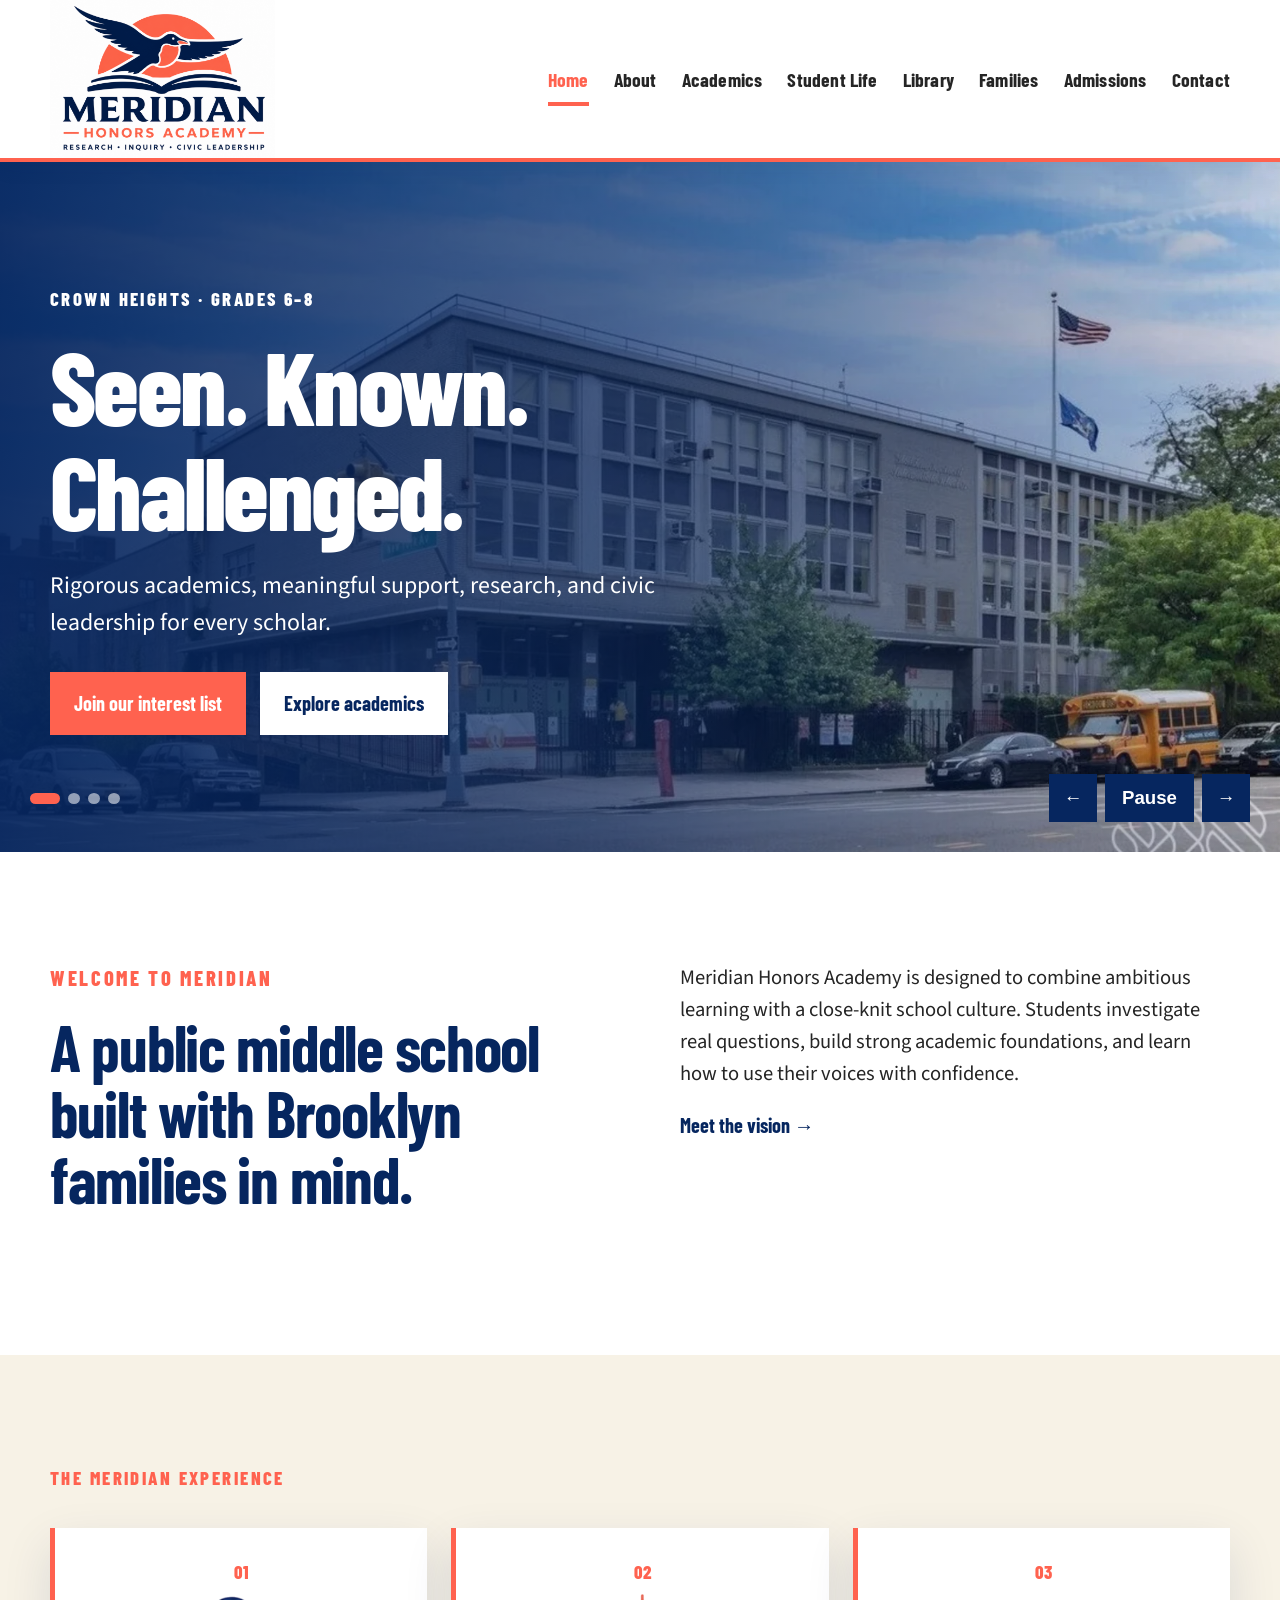
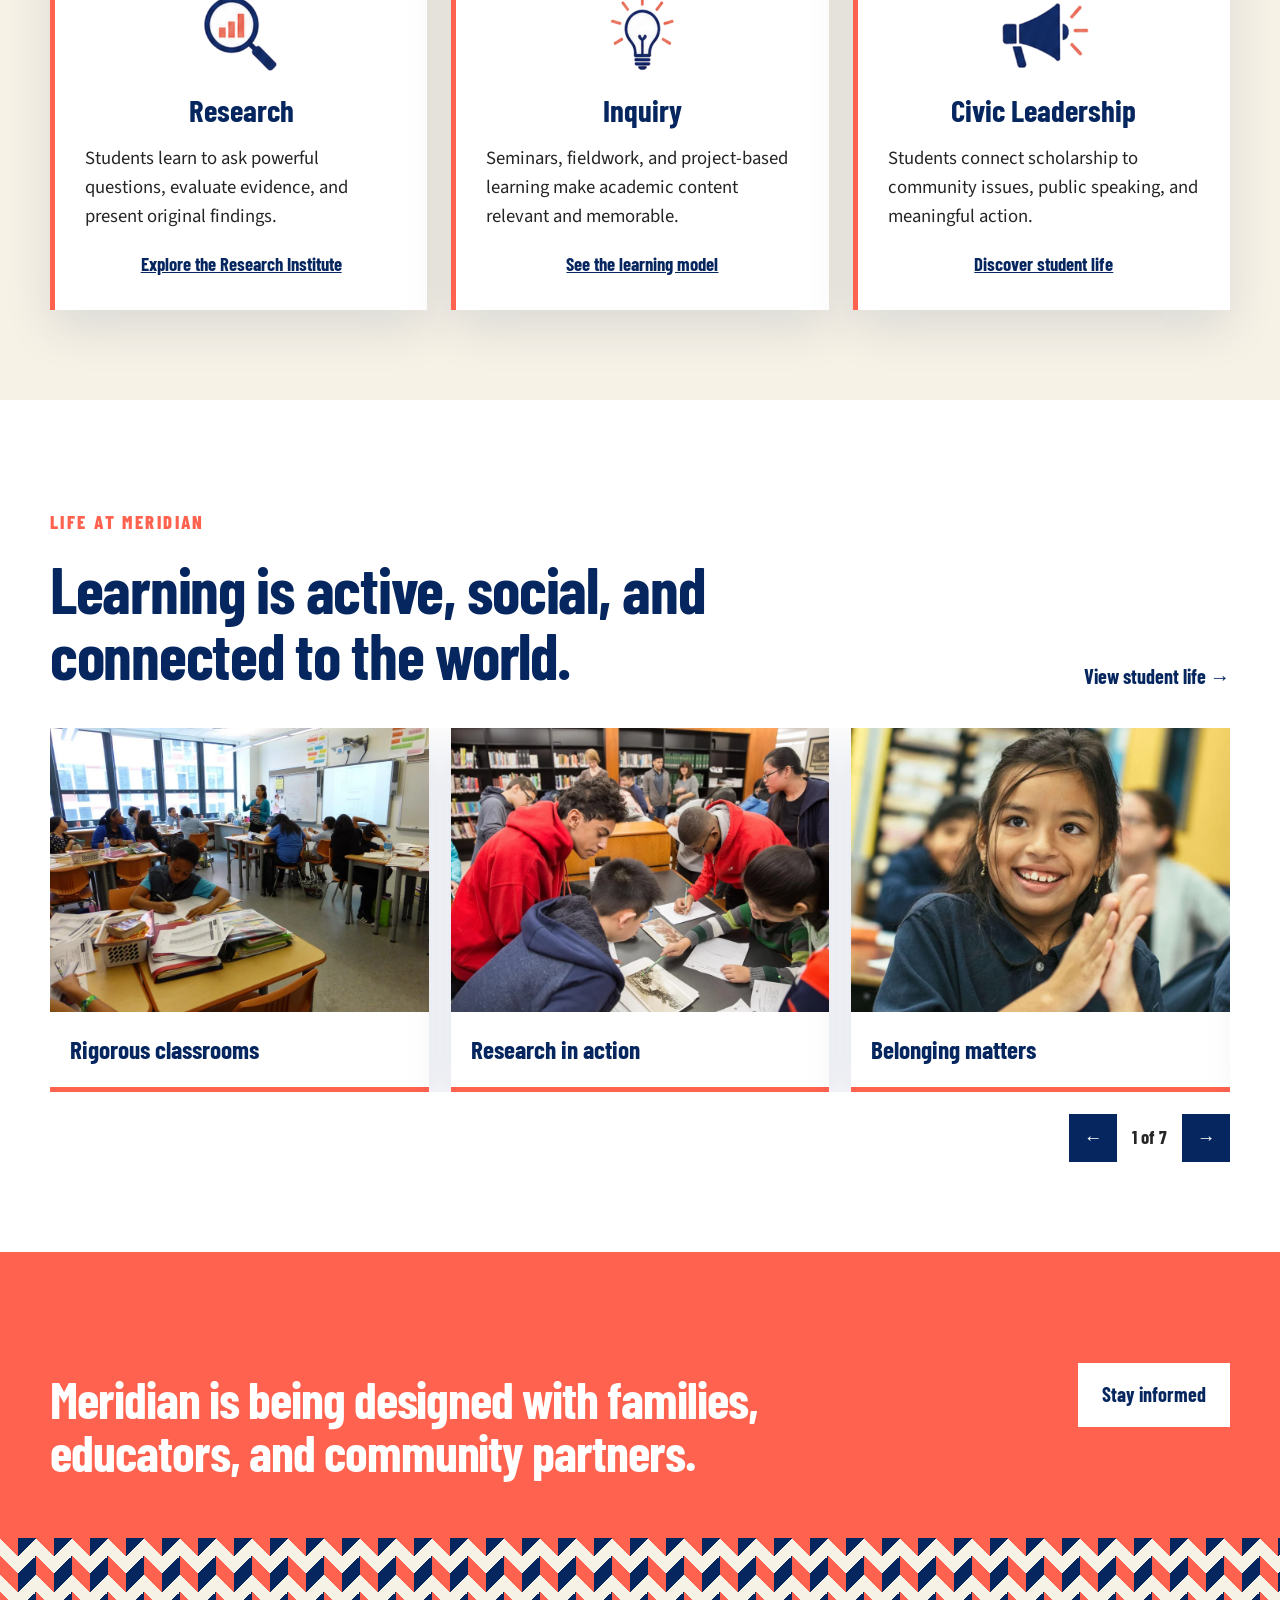
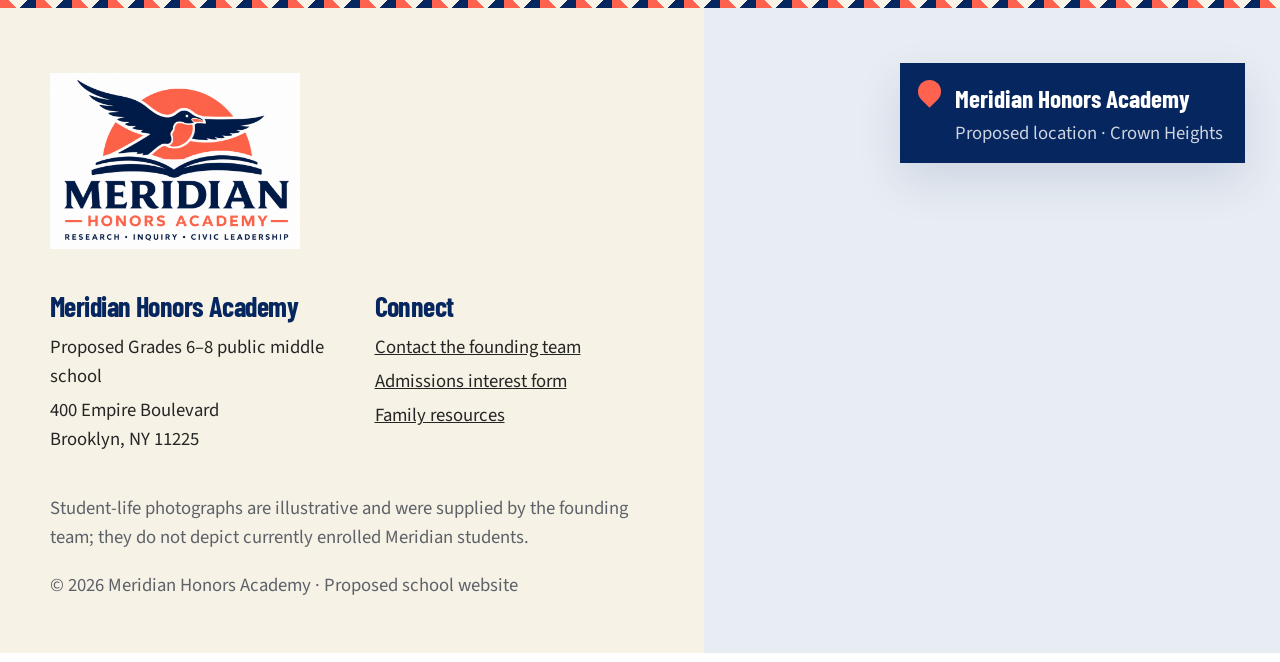
==== commit 54d1ee7f: "Add files via upload" ====
--- a/index.html
+++ b/index.html
@@ -1,527 +1,39 @@
-<!doctype html>
-<html lang="en">
-<head>
-  <meta charset="utf-8" />
-  <meta name="viewport" content="width=device-width, initial-scale=1" />
-  <meta name="theme-color" content="#05245c" />
-  <meta name="description" content="Meridian Honors Academy is a proposed grades 6–8 public middle school in Crown Heights, Brooklyn, centered on rigorous academics, research, inquiry, and civic leadership." />
-  <title>Meridian Honors Academy | Research, Inquiry & Civic Leadership</title>
-  <link rel="icon" type="image/png" href="assets/favicon.png" />
-  <link rel="stylesheet" href="styles.css" />
-</head>
-<body>
-  <a class="skip-link" href="#main">Skip to main content</a>
-
-  <div class="announcement">
-    <div class="container announcement__inner">
-      <span>New school design</span>
-      <span class="announcement__dot" aria-hidden="true"></span>
-      <span>Proposed public middle school</span>
-      <span class="announcement__dot" aria-hidden="true"></span>
-      <span>Crown Heights, Brooklyn</span>
+<!doctype html><html lang="en"><head><meta charset="utf-8" /><meta name="viewport" content="width=device-width,initial-scale=1" /><meta name="theme-color" content="#06265f" /><meta name="description" content="Meridian Honors Academy, a proposed Grades 6–8 public middle school in Crown Heights." /><title>Home | Meridian Honors Academy</title><link rel="icon" href="assets/favicon.png" /><link rel="preconnect" href="https://fonts.googleapis.com"><link rel="preconnect" href="https://fonts.gstatic.com" crossorigin><link href="https://fonts.googleapis.com/css2?family=Barlow+Condensed:wght@500;600;700;800&family=Source+Sans+3:wght@400;500;600;700&display=swap" rel="stylesheet"><link rel="stylesheet" href="styles.css" /></head><body><a class="skip-link" href="#main">Skip to main content</a>
+<header class="site-header" data-header>
+  <div class="shell header-inner">
+    <a class="brand" href="index.html" aria-label="Meridian Honors Academy home"><img src="assets/meridian-logo.png" alt="Meridian Honors Academy" /></a>
+    <button class="menu-button" type="button" aria-expanded="false" aria-controls="primary-nav" data-menu-button><span class="sr-only">Open menu</span><span></span><span></span><span></span></button>
+    <nav id="primary-nav" class="primary-nav" aria-label="Primary navigation" data-nav><a href="index.html" aria-current="page">Home</a><a href="about.html">About</a><a href="academics.html">Academics</a><a href="student-life.html">Student Life</a><a href="library.html">Library</a><a href="families.html">Families</a><a href="admissions.html">Admissions</a><a href="contact.html">Contact</a></nav>
+  </div>
+</header><main id="main">
+<section class="hero hero--slideshow" data-hero-carousel>
+  <div class="hero-slide is-active" data-hero-slide style="background-image:url('assets/campus-exterior.webp')" role="img" aria-label="Exterior of the proposed Meridian campus"></div>
+  <div class="hero-slide" data-hero-slide style="background-image:url('assets/student-belonging.webp')" role="img" aria-label="Students engaged in classroom learning"></div>
+  <div class="hero-slide" data-hero-slide style="background-image:url('assets/student-research.webp')" role="img" aria-label="Students collaborating during research"></div>
+  <div class="hero-slide" data-hero-slide style="background-image:url('assets/middle-school-discussion.webp')" role="img" aria-label="Middle school students participating in discussion"></div>
+  <div class="hero-overlay"></div>
+  <div class="shell hero-content"><p class="eyebrow">Crown Heights · Grades 6–8</p><h1>Seen. Known.<br>Challenged.</h1><p>Rigorous academics, meaningful support, research, and civic leadership for every scholar.</p><div class="button-row"><a class="button button--coral" href="admissions.html">Join our interest list</a><a class="button button--light" href="academics.html">Explore academics</a></div></div>
+  <div class="hero-controls"><button data-hero-prev aria-label="Previous image">←</button><button data-hero-toggle aria-label="Pause slideshow">Pause</button><button data-hero-next aria-label="Next image">→</button></div><div class="hero-dots" data-hero-dots></div>
+</section>
+<section class="welcome section"><div class="shell welcome-grid"><div><p class="kicker">Welcome to Meridian</p><h2>A public middle school built with Brooklyn families in mind.</h2></div><div><p>Meridian Honors Academy is designed to combine ambitious learning with a close-knit school culture. Students investigate real questions, build strong academic foundations, and learn how to use their voices with confidence.</p><a class="text-link" href="about.html">Meet the vision →</a></div></div></section>
+<section class="pillars section section--cream"><div class="shell"><p class="kicker">The Meridian experience</p><div class="pillar-grid"><article><span>01</span><div class="pillar-icon pillar-icon--home"><img src="assets/icons/research.png" alt="" aria-hidden="true"></div><h3>Research</h3><p>Students learn to ask powerful questions, evaluate evidence, and present original findings.</p><a href="academics.html">Explore the Research Institute</a></article><article><span>02</span><div class="pillar-icon pillar-icon--home"><img src="assets/icons/inquiry.png" alt="" aria-hidden="true"></div><h3>Inquiry</h3><p>Seminars, fieldwork, and project-based learning make academic content relevant and memorable.</p><a href="academics.html">See the learning model</a></article><article><span>03</span><div class="pillar-icon pillar-icon--home"><img src="assets/icons/civic-leadership.png" alt="" aria-hidden="true"></div><h3>Civic Leadership</h3><p>Students connect scholarship to community issues, public speaking, and meaningful action.</p><a href="student-life.html">Discover student life</a></article></div></div></section>
+<section class="photo-story section"><div class="shell"><div class="section-heading"><div><p class="kicker">Life at Meridian</p><h2>Learning is active, social, and connected to the world.</h2></div><a class="text-link" href="student-life.html">View student life →</a></div><div class="gallery-carousel" data-gallery-carousel><div class="gallery-viewport"><div class="gallery-track" data-gallery-track>
+<figure><img src="assets/classroom-learning-thumb.webp" alt="Teacher leading an interactive lesson"><figcaption>Rigorous classrooms</figcaption></figure><figure><img src="assets/student-research-thumb.webp" alt="Students conducting research"><figcaption>Research in action</figcaption></figure><figure><img src="assets/student-belonging-thumb.webp" alt="Students engaged in class"><figcaption>Belonging matters</figcaption></figure><figure><img src="assets/middle-school-discussion-thumb.webp" alt="Students in discussion"><figcaption>Student voice</figcaption></figure><figure><img src="assets/school-community-thumb.webp" alt="School community gathering"><figcaption>Community connection</figcaption></figure><figure><img src="assets/library-learning-thumb.webp" alt="Bright school library"><figcaption>Spaces for discovery</figcaption></figure><figure><img src="assets/civic-leadership-thumb.webp" alt="Student speaking to a panel"><figcaption>Civic leadership</figcaption></figure></div></div><div class="gallery-controls"><button data-gallery-prev aria-label="Previous images">←</button><span data-gallery-status aria-live="polite">1 of 7</span><button data-gallery-next aria-label="Next images">→</button></div></div></div></section>
+<section class="cta-band"><div class="shell"><div><p class="kicker">Build the future with us</p><h2>Meridian is being designed with families, educators, and community partners.</h2></div><a class="button button--light" href="admissions.html">Stay informed</a></div></section></main><footer class="site-footer">
+  <div class="footer-pattern" aria-hidden="true"></div>
+  <div class="footer-grid">
+    <div class="footer-info">
+      <img src="assets/meridian-logo.png" alt="Meridian Honors Academy" class="footer-logo" />
+      <div class="footer-columns">
+        <div><h2>Meridian Honors Academy</h2><p>Proposed Grades 6–8 public middle school</p><p>400 Empire Boulevard<br />Brooklyn, NY 11225</p></div>
+        <div><h2>Connect</h2><p><a href="contact.html">Contact the founding team</a></p><p><a href="admissions.html">Admissions interest form</a></p><p><a href="families.html">Family resources</a></p></div>
+      </div>
+      <p class="photo-note">Student-life photographs are illustrative and were supplied by the founding team; they do not depict currently enrolled Meridian students.</p>
+      <p class="copyright">© 2026 Meridian Honors Academy · Proposed school website</p>
+    </div>
+    <div class="footer-map">
+      <iframe title="Map showing 400 Empire Boulevard, Brooklyn, New York" loading="lazy" src="https://www.openstreetmap.org/export/embed.html?bbox=-73.9668%2C40.6608%2C-73.9395%2C40.6815&amp;layer=mapnik&amp;marker=40.6710%2C-73.9532"></iframe>
+      <div class="map-label"><span class="map-pin" aria-hidden="true"></span><strong>Meridian Honors Academy</strong><small>Proposed location · Crown Heights</small></div>
     </div>
   </div>
-
-  <header class="site-header" data-header>
-    <div class="container nav-wrap">
-      <a class="brand" href="#top" aria-label="Meridian Honors Academy home">
-        <img src="assets/meridian-logo.png" alt="Meridian Honors Academy" />
-      </a>
-
-      <button class="menu-button" type="button" aria-expanded="false" aria-controls="site-nav" data-menu-button>
-        <span class="sr-only">Open navigation</span>
-        <span></span><span></span><span></span>
-      </button>
-
-      <nav id="site-nav" class="site-nav" aria-label="Primary navigation" data-nav>
-        <a href="#about">About</a>
-        <a href="#programs">Signature programs</a>
-        <a href="#journey">Grades 6–8</a>
-        <a href="#experience">Student experience</a>
-        <a href="#admissions">Admissions</a>
-        <a class="button button--small button--coral" href="#interest">Join the interest list</a>
-      </nav>
-    </div>
-  </header>
-
-  <main id="main">
-    <section id="top" class="hero">
-      <div class="hero__grid" aria-hidden="true"></div>
-      <div class="hero__sun hero__sun--one" aria-hidden="true"></div>
-      <div class="hero__sun hero__sun--two" aria-hidden="true"></div>
-
-      <div class="container hero__layout">
-        <div class="hero__copy reveal">
-          <p class="eyebrow">Research <span>•</span> Inquiry <span>•</span> Civic Leadership</p>
-          <h1>Built for curious minds and courageous leaders.</h1>
-          <p class="hero__lead">
-            Meridian Honors Academy is a proposed public middle school where students are
-            <strong>seen, known, and challenged</strong> through rigorous academics, community-connected research,
-            and meaningful civic participation.
-          </p>
-
-          <div class="hero__actions">
-            <a class="button button--navy" href="#programs">Explore our model</a>
-            <a class="button button--outline" href="#interest">Stay informed</a>
-          </div>
-
-          <ul class="hero__features" aria-label="School model highlights">
-            <li>Advanced high school pathways</li>
-            <li>Culturally responsive curriculum</li>
-            <li>Structured student supports</li>
-          </ul>
-        </div>
-
-        <div class="hero__visual reveal reveal--delay">
-          <div class="hero-card">
-            <div class="hero-card__logo">
-              <img src="assets/meridian-logo.png" alt="" />
-            </div>
-            <div class="hero-card__pathway">
-              <p class="micro-label">A three-year learning journey</p>
-              <div class="pathway-step">
-                <span>06</span>
-                <div><strong>Community researcher</strong><small>Observe, ask, investigate</small></div>
-              </div>
-              <div class="pathway-step">
-                <span>07</span>
-                <div><strong>Applied researcher</strong><small>Analyze, publish, act</small></div>
-              </div>
-              <div class="pathway-step">
-                <span>08</span>
-                <div><strong>Independent scholar</strong><small>Defend a thesis publicly</small></div>
-              </div>
-            </div>
-          </div>
-          <p class="hero__caption">A rigorous and humane middle school experience rooted in Crown Heights.</p>
-        </div>
-      </div>
-    </section>
-
-    <section class="proof-strip" aria-label="School overview">
-      <div class="container proof-strip__grid">
-        <div><strong>Grades 6–8</strong><span>Middle school model</span></div>
-        <div><strong>Crown Heights</strong><span>Community as classroom</span></div>
-        <div><strong>Public scholarship</strong><span>Learning shared with real audiences</span></div>
-        <div><strong>Rigor + support</strong><span>High expectations with access for all</span></div>
-      </div>
-    </section>
-
-    <section id="about" class="section section--cream">
-      <div class="container">
-        <div class="section-heading section-heading--split reveal">
-          <div>
-            <p class="eyebrow">Our purpose</p>
-            <h2>A world-class middle school education, close to home.</h2>
-          </div>
-          <p>
-            Meridian Honors Academy was designed in response to families seeking stronger academic preparation,
-            deeper learning, and clearer pathways to demanding high school programs—without leaving their community.
-          </p>
-        </div>
-
-        <div class="mission-grid">
-          <article class="quote-card quote-card--navy reveal">
-            <p class="micro-label">Mission</p>
-            <blockquote>
-              Meridian Honors Academy prepares students for advanced high school pathways and empowered civic
-              participation through rigorous instruction, structured student supports, culturally responsive curriculum,
-              and research connected to community and global inquiry.
-            </blockquote>
-          </article>
-
-          <article class="quote-card quote-card--coral reveal reveal--delay">
-            <p class="micro-label">Vision</p>
-            <blockquote>
-              A rigorous and humane public middle school where every student is seen, known, and challenged—and
-              graduates academically accelerated, culturally grounded, and prepared to thrive.
-            </blockquote>
-          </article>
-        </div>
-
-        <div class="beliefs">
-          <article class="belief reveal">
-            <span class="belief__number">01</span>
-            <h3>Academic excellence and equity reinforce each other.</h3>
-            <p>All students deserve access to challenging work and the support needed to achieve at high levels.</p>
-          </article>
-          <article class="belief reveal reveal--delay">
-            <span class="belief__number">02</span>
-            <h3>Community is a source of knowledge.</h3>
-            <p>Crown Heights becomes a living laboratory for history, science, culture, public policy, and civic inquiry.</p>
-          </article>
-          <article class="belief reveal reveal--delay-2">
-            <span class="belief__number">03</span>
-            <h3>Students should produce, not only consume, knowledge.</h3>
-            <p>Research, exhibitions, publications, and public presentations make learning meaningful and accountable.</p>
-          </article>
-        </div>
-      </div>
-    </section>
-
-    <section id="programs" class="section section--navy programs">
-      <div class="programs__orb" aria-hidden="true"></div>
-      <div class="container">
-        <div class="section-heading section-heading--light reveal">
-          <p class="eyebrow">Signature programs</p>
-          <h2>Three connected experiences. One coherent model.</h2>
-          <p>Research generates questions. Residencies provide authentic contexts. Civic leadership turns evidence into action.</p>
-        </div>
-
-        <div class="program-grid">
-          <article class="program-card reveal">
-            <div class="program-card__top">
-              <span class="program-card__index">01</span>
-              <span class="program-card__line" aria-hidden="true"></span>
-            </div>
-            <h3>Meridian Research Institute</h3>
-            <p>
-              Students learn to formulate questions, evaluate sources, collect and analyze evidence, write for authentic
-              audiences, and communicate findings with confidence.
-            </p>
-            <ul>
-              <li>Community inquiry in Grade 6</li>
-              <li>Applied research and publication in Grade 7</li>
-              <li>Independent thesis and oral defense in Grade 8</li>
-            </ul>
-          </article>
-
-          <article class="program-card reveal reveal--delay">
-            <div class="program-card__top">
-              <span class="program-card__index">02</span>
-              <span class="program-card__line" aria-hidden="true"></span>
-            </div>
-            <h3>Residency Program</h3>
-            <p>
-              Learning extends beyond the classroom through structured partnerships with libraries, cultural institutions,
-              colleges, community organizations, research centers, and professional partners.
-            </p>
-            <ul>
-              <li>Neighborhood fieldwork and oral history</li>
-              <li>Institutional research and cultural investigation</li>
-              <li>Career and civic immersion</li>
-            </ul>
-          </article>
-
-          <article class="program-card reveal reveal--delay-2">
-            <div class="program-card__top">
-              <span class="program-card__index">03</span>
-              <span class="program-card__line" aria-hidden="true"></span>
-            </div>
-            <h3>Civic Leadership Program</h3>
-            <p>
-              Students examine community, national, and global issues through multiple perspectives, then use research
-              to inform public scholarship, advocacy, and action.
-            </p>
-            <ul>
-              <li>Community issues forums</li>
-              <li>Youth action projects</li>
-              <li>Public defense and action campaigns</li>
-            </ul>
-          </article>
-        </div>
-      </div>
-    </section>
-
-    <section id="journey" class="section section--white journey">
-      <div class="container">
-        <div class="section-heading section-heading--split reveal">
-          <div>
-            <p class="eyebrow">Grades 6–8 progression</p>
-            <h2>Growing from inquiry to independent scholarship.</h2>
-          </div>
-          <p>
-            Each year adds greater independence, deeper fieldwork, and a more public demonstration of learning.
-          </p>
-        </div>
-
-        <div class="journey-table reveal" role="table" aria-label="Grade-level signature program progression">
-          <div class="journey-row journey-row--head" role="row">
-            <div role="columnheader">Grade</div>
-            <div role="columnheader">Research Institute</div>
-            <div role="columnheader">Residency</div>
-            <div role="columnheader">Civic leadership</div>
-            <div role="columnheader">Public milestone</div>
-          </div>
-          <div class="journey-row" role="row">
-            <div class="journey-grade" role="cell"><span>6</span><small>Foundations</small></div>
-            <div role="cell"><strong>Community inquiry</strong><small>Questions, sources, interviews, surveys</small></div>
-            <div role="cell"><strong>Neighborhood residency</strong><small>Crown Heights and Brooklyn fieldwork</small></div>
-            <div role="cell"><strong>Community issues forum</strong><small>Listen, deliberate, present</small></div>
-            <div role="cell"><strong>Research presentation</strong><small>Share findings with families and peers</small></div>
-          </div>
-          <div class="journey-row" role="row">
-            <div class="journey-grade" role="cell"><span>7</span><small>Application</small></div>
-            <div role="cell"><strong>Applied research</strong><small>Comparative analysis and data interpretation</small></div>
-            <div role="cell"><strong>Institutional residency</strong><small>Partnership-based investigation</small></div>
-            <div role="cell"><strong>Youth action project</strong><small>Evidence-informed response</small></div>
-            <div role="cell"><strong>Publication + exhibition</strong><small>Work for an authentic audience</small></div>
-          </div>
-          <div class="journey-row" role="row">
-            <div class="journey-grade" role="cell"><span>8</span><small>Independence</small></div>
-            <div role="cell"><strong>Independent thesis</strong><small>Original inquiry and formal research writing</small></div>
-            <div role="cell"><strong>Career + civic residency</strong><small>Professional and community contexts</small></div>
-            <div role="cell"><strong>Public defense + action</strong><small>Advocacy, leadership, contribution</small></div>
-            <div role="cell"><strong>Scholars Symposium</strong><small>Thesis defense before a public panel</small></div>
-          </div>
-        </div>
-      </div>
-    </section>
-
-    <section id="experience" class="section section--sky experience">
-      <div class="container experience__layout">
-        <div class="experience__intro reveal">
-          <p class="eyebrow">The Meridian student experience</p>
-          <h2>A week designed for thinking, making, speaking, and belonging.</h2>
-          <p>
-            Students move through a coherent learning model where academic content, research, community engagement,
-            and leadership development reinforce one another.
-          </p>
-          <a class="text-link" href="#support">See how students are supported <span aria-hidden="true">→</span></a>
-        </div>
-
-        <div class="experience__schedule reveal reveal--delay" aria-label="Sample weekly experiences">
-          <div class="schedule-item"><span>Humanities</span><strong>Seminar</strong></div>
-          <div class="schedule-item"><span>STEM</span><strong>Inquiry</strong></div>
-          <div class="schedule-item"><span>Meridian</span><strong>Research Institute</strong></div>
-          <div class="schedule-item"><span>Community</span><strong>Residency</strong></div>
-          <div class="schedule-item"><span>Student</span><strong>Advisory</strong></div>
-          <div class="schedule-item"><span>Academic</span><strong>Support + acceleration</strong></div>
-          <div class="schedule-item"><span>Civic</span><strong>Leadership seminar</strong></div>
-          <div class="schedule-item"><span>Public</span><strong>Exhibition + reflection</strong></div>
-        </div>
-      </div>
-    </section>
-
-    <section id="support" class="section section--white support">
-      <div class="container">
-        <div class="section-heading section-heading--split reveal">
-          <div>
-            <p class="eyebrow">Rigor with access</p>
-            <h2>High expectations never mean going it alone.</h2>
-          </div>
-          <p>
-            Meridian’s support systems are designed to help students remain fully included in rigorous core instruction
-            while receiving timely, targeted help.
-          </p>
-        </div>
-
-        <div class="support-grid">
-          <article class="support-card reveal">
-            <span class="support-card__icon" aria-hidden="true">A</span>
-            <h3>Strong universal instruction</h3>
-            <p>Inquiry-based, culturally responsive classrooms use discussion, writing, research, formative feedback, and Universal Design for Learning.</p>
-          </article>
-          <article class="support-card reveal reveal--delay">
-            <span class="support-card__icon" aria-hidden="true">B</span>
-            <h3>Targeted intervention</h3>
-            <p>Small-group literacy, mathematics, academic language, executive functioning, attendance, and study-skills supports supplement core learning.</p>
-          </article>
-          <article class="support-card reveal reveal--delay-2">
-            <span class="support-card__icon" aria-hidden="true">C</span>
-            <h3>Individualized pathways</h3>
-            <p>Students with significant needs receive intensive, documented plans coordinated with IEP, ENL, counseling, and family supports where appropriate.</p>
-          </article>
-        </div>
-
-        <div class="support-banner reveal">
-          <div>
-            <p class="micro-label">A school where students are known</p>
-            <h3>Advisory, mentorship, and regular data reviews help adults notice barriers early and respond proactively.</h3>
-          </div>
-          <a class="button button--coral" href="#interest">Connect with the founding team</a>
-        </div>
-      </div>
-    </section>
-
-    <section class="section section--coral community">
-      <div class="container community__layout">
-        <div class="community__statement reveal">
-          <p class="eyebrow">Crown Heights as classroom</p>
-          <h2>Study the community. Learn from its people. Contribute to its future.</h2>
-        </div>
-        <div class="community__details reveal reveal--delay">
-          <p>
-            Students investigate local history, culture, demographics, public policy, economic development,
-            public health, housing, and community assets through recurring research and residency experiences.
-          </p>
-          <p>
-            Families, libraries, colleges, cultural institutions, community organizations, and civic leaders become
-            partners in the educational process—not occasional visitors.
-          </p>
-        </div>
-      </div>
-    </section>
-
-    <section id="admissions" class="section section--cream admissions">
-      <div class="container admissions__layout">
-        <div class="admissions__copy reveal">
-          <p class="eyebrow">Admissions overview</p>
-          <h2>A new public middle school option for New York City families.</h2>
-          <p>
-            Meridian Honors Academy is proposed to serve students in Grades 6–8 at a Crown Heights campus.
-            The current design anticipates applications from students across New York City Community School Districts,
-            with focused outreach in nearby Brooklyn communities.
-          </p>
-
-          <dl class="admissions__facts">
-            <div><dt>Grade span</dt><dd>Grades 6–8</dd></div>
-            <div><dt>Proposed campus</dt><dd>400 Empire Blvd, Brooklyn, NY 11225</dd></div>
-            <div><dt>School model</dt><dd>Public middle school</dd></div>
-            <div><dt>Current status</dt><dd>Design and approval phase</dd></div>
-          </dl>
-
-          <p class="admissions__note">
-            Final admissions policies, timelines, location, and enrollment procedures are subject to authorization
-            and will be published before formal applications open.
-          </p>
-        </div>
-
-        <div id="interest" class="interest-card reveal reveal--delay">
-          <p class="micro-label">Join the interest list</p>
-          <h3>Get updates for families, educators, and community partners.</h3>
-
-          <form data-interest-form novalidate>
-            <div class="form-row">
-              <label>
-                <span>First name</span>
-                <input type="text" name="firstName" autocomplete="given-name" required />
-              </label>
-              <label>
-                <span>Last name</span>
-                <input type="text" name="lastName" autocomplete="family-name" required />
-              </label>
-            </div>
-
-            <label>
-              <span>Email address</span>
-              <input type="email" name="email" autocomplete="email" required />
-            </label>
-
-            <div class="form-row">
-              <label>
-                <span>I am a…</span>
-                <select name="role" required>
-                  <option value="">Select one</option>
-                  <option>Parent or guardian</option>
-                  <option>Student</option>
-                  <option>Educator</option>
-                  <option>Community member</option>
-                  <option>Potential partner</option>
-                  <option>Other</option>
-                </select>
-              </label>
-              <label>
-                <span>ZIP code</span>
-                <input type="text" name="zip" inputmode="numeric" autocomplete="postal-code" pattern="[0-9]{5}" maxlength="5" />
-              </label>
-            </div>
-
-            <label class="checkbox">
-              <input type="checkbox" name="updates" checked />
-              <span>Send me school design, family information session, and admissions updates.</span>
-            </label>
-
-            <button class="button button--navy button--full" type="submit">Join the interest list</button>
-            <p class="form-note">Prototype form: information is saved only in this browser and is not transmitted.</p>
-            <p class="form-status" role="status" aria-live="polite" data-form-status></p>
-          </form>
-        </div>
-      </div>
-    </section>
-
-    <section class="section section--white faq">
-      <div class="container faq__layout">
-        <div class="faq__intro reveal">
-          <p class="eyebrow">Frequently asked questions</p>
-          <h2>What families may want to know.</h2>
-        </div>
-
-        <div class="accordion reveal reveal--delay" data-accordion>
-          <article class="accordion__item">
-            <h3>
-              <button type="button" aria-expanded="true">
-                What makes Meridian’s model different?
-                <span aria-hidden="true"></span>
-              </button>
-            </h3>
-            <div class="accordion__panel">
-              <p>Research is not an occasional project. It is a three-year academic sequence connected to residencies, public exhibitions, civic action, and a Grade 8 independent thesis defense.</p>
-            </div>
-          </article>
-
-          <article class="accordion__item">
-            <h3>
-              <button type="button" aria-expanded="false">
-                Is the school only for students already performing above grade level?
-                <span aria-hidden="true"></span>
-              </button>
-            </h3>
-            <div class="accordion__panel" hidden>
-              <p>No. The proposed model is built around rigorous access for all students, with universal supports, targeted intervention, multilingual learner services, special education services, and opportunities for acceleration.</p>
-            </div>
-          </article>
-
-          <article class="accordion__item">
-            <h3>
-              <button type="button" aria-expanded="false">
-                How does Meridian prepare students for high school?
-                <span aria-hidden="true"></span>
-              </button>
-            </h3>
-            <div class="accordion__panel" hidden>
-              <p>Students build advanced literacy, mathematics, science, research, writing, public speaking, self-advocacy, and portfolio skills while pursuing opportunities for high school-level coursework where appropriate.</p>
-            </div>
-          </article>
-
-          <article class="accordion__item">
-            <h3>
-              <button type="button" aria-expanded="false">
-                When will formal applications open?
-                <span aria-hidden="true"></span>
-              </button>
-            </h3>
-            <div class="accordion__panel" hidden>
-              <p>The school is currently in the design and approval phase. Formal timelines and procedures will be shared after authorization. Join the interest list to receive updates.</p>
-            </div>
-          </article>
-        </div>
-      </div>
-    </section>
-
-    <section class="closing">
-      <div class="closing__wing closing__wing--left" aria-hidden="true"></div>
-      <div class="closing__wing closing__wing--right" aria-hidden="true"></div>
-      <div class="container closing__inner reveal">
-        <p class="eyebrow">Meridian Honors Academy</p>
-        <h2>Research deeply. Think critically. Lead with purpose.</h2>
-        <a class="button button--coral" href="#interest">Be part of the journey</a>
-      </div>
-    </section>
-  </main>
-
-  <footer class="footer">
-    <div class="container footer__top">
-      <a class="footer__brand" href="#top">
-        <img src="assets/meridian-logo.png" alt="Meridian Honors Academy" />
-      </a>
-      <div class="footer__nav" aria-label="Footer navigation">
-        <a href="#about">About</a>
-        <a href="#programs">Programs</a>
-        <a href="#journey">Grade progression</a>
-        <a href="#admissions">Admissions</a>
-      </div>
-      <div class="footer__message">
-        <strong>A proposed Grades 6–8 public middle school.</strong>
-        <span>Crown Heights, Brooklyn, New York</span>
-      </div>
-    </div>
-    <div class="container footer__bottom">
-      <p>© <span data-year></span> Meridian Honors Academy. Website concept for school design review.</p>
-      <p>Research <span>•</span> Inquiry <span>•</span> Civic Leadership</p>
-    </div>
-  </footer>
-
-  <script src="script.js"></script>
-</body>
-</html>
+</footer><script src="script.js"></script></body></html>
--- a/styles.css
+++ b/styles.css
@@ -1,1757 +1,199 @@
-/* Meridian Honors Academy — responsive static website */
-:root {
-  --navy-950: #001538;
-  --navy-900: #05245c;
-  --navy-800: #0a3275;
-  --navy-700: #16468f;
-  --coral-600: #f04f3c;
-  --coral-500: #ff5d49;
-  --coral-400: #ff735f;
-  --cream: #f8f4ed;
-  --white: #ffffff;
-  --sky: #eaf2fb;
-  --ink: #14213d;
-  --muted: #56627a;
-  --line: rgba(5, 36, 92, 0.14);
-  --shadow: 0 24px 70px rgba(0, 21, 56, 0.13);
-  --radius-sm: 12px;
-  --radius-md: 22px;
-  --radius-lg: 34px;
-  --container: 1180px;
+
+:root{--navy:#06265f;--navy2:#0b3477;--coral:#ff624f;--cream:#f7f2e6;--ink:#252525;--muted:#5d6168;--line:#d8dce3;--green:#87c747;--shadow:0 18px 45px rgba(6,38,95,.12);--shell:min(1180px,calc(100% - 40px));--head:"Barlow Condensed","Arial Narrow",sans-serif;--body:"Source Sans 3",Arial,sans-serif}*{box-sizing:border-box}html{scroll-behavior:smooth}body{margin:0;color:var(--ink);font-family:var(--body);font-size:18px;line-height:1.55;background:#fff}img{max-width:100%}a{color:inherit}.shell{width:var(--shell);margin-inline:auto}.skip-link{position:fixed;top:10px;left:10px;z-index:99;padding:10px;background:#fff;transform:translateY(-150%)}.skip-link:focus{transform:none}.site-header{position:sticky;top:0;z-index:30;background:#fff;border-bottom:4px solid var(--coral);box-shadow:0 5px 20px rgba(6,38,95,.08)}.header-inner{min-height:112px;display:flex;align-items:center;justify-content:space-between;gap:30px}.brand img{width:225px;display:block}.primary-nav{display:flex;align-items:center;gap:25px}.primary-nav a{text-decoration:none;font-family:var(--head);font-weight:700;font-size:1.05rem;letter-spacing:.01em;position:relative}.primary-nav a:hover,.primary-nav a[aria-current=page]{color:var(--coral)}.primary-nav a[aria-current=page]:after{content:"";position:absolute;left:0;right:0;bottom:-12px;height:4px;background:var(--coral)}.menu-button{display:none;border:0;background:var(--navy);padding:12px}.menu-button span:not(.sr-only){display:block;width:25px;height:3px;background:#fff;margin:4px}.sr-only{position:absolute;width:1px;height:1px;overflow:hidden;clip:rect(0 0 0 0)}h1,h2,h3,h4{font-family:var(--head);line-height:1.03;margin-top:0}h1{font-size:clamp(4rem,8vw,7.8rem);font-weight:800;letter-spacing:-.025em}h2{font-size:clamp(2.8rem,5vw,5.2rem);font-weight:700;letter-spacing:-.02em}h3{font-size:1.65rem}.eyebrow,.kicker{font-family:var(--head);font-weight:800;text-transform:uppercase;letter-spacing:.13em;font-size:.8rem}.kicker{color:var(--coral)}.kicker--light{color:#ffd3cc}.hero{position:relative;min-height:690px;color:#fff;overflow:hidden}.hero-slide{position:absolute;inset:0;background-position:center;background-size:cover;opacity:0;transform:scale(1.04);transition:opacity .9s ease,transform 7s ease}.hero-slide.is-active{opacity:1;transform:scale(1)}.hero-overlay{position:absolute;inset:0;background:linear-gradient(90deg,rgba(6,38,95,.94),rgba(6,38,95,.65) 48%,rgba(6,38,95,.12))}.hero-content{position:relative;z-index:2;padding-top:105px}.hero-content h1{margin:8px 0 20px;max-width:780px}.hero-content h1 span{color:#ffc2b8}.hero-content>p:not(.eyebrow){max-width:610px;font-size:1.28rem}.button-row{display:flex;gap:14px;flex-wrap:wrap;margin-top:30px}.button{display:inline-flex;align-items:center;justify-content:center;padding:14px 22px;text-decoration:none;font-family:var(--head);font-weight:700;font-size:1.08rem;border:2px solid transparent;cursor:pointer}.button--coral{background:var(--coral);color:#fff}.button--light{background:#fff;color:var(--navy)}.hero-controls{position:absolute;z-index:3;right:30px;bottom:30px;display:flex;gap:8px}.hero-controls button,.gallery-controls button{width:48px;height:48px;border:0;background:var(--navy);color:#fff;font-weight:700;cursor:pointer}.hero-controls button:nth-child(2){width:auto;padding-inline:17px}.hero-dots{position:absolute;z-index:3;left:30px;bottom:48px;display:flex;gap:8px}.hero-dots button{width:11px;height:11px;border:0;border-radius:50%;background:rgba(255,255,255,.55)}.hero-dots button.is-active{width:30px;border-radius:8px;background:var(--coral)}.section{padding:90px 0}.section--cream{background:var(--cream)}.section--navy{background:var(--navy);color:#fff}.welcome-grid,.two-col,.library-intro,.contact-grid,.admissions-grid{display:grid;grid-template-columns:1fr 1fr;gap:80px;align-items:start}.welcome-grid h2,.two-col h2,.library-intro h2{color:var(--navy)}.welcome-grid p,.two-col p,.library-intro p{font-size:1.1rem}.text-link{font-family:var(--head);font-weight:700;color:var(--navy);text-decoration:none;font-size:1.08rem}.pillar-grid,.values-grid,.outline-grid,.service-list{display:grid;grid-template-columns:repeat(3,1fr);gap:24px;margin-top:35px}.outline-grid,.service-list{grid-template-columns:repeat(2,1fr)}.pillar-grid article,.values-grid article,.outline-grid article,.service-list article{background:#fff;padding:30px;border-left:5px solid var(--coral);box-shadow:var(--shadow)}.pillar-grid span{font-family:var(--head);font-weight:800;color:var(--coral)}.pillar-grid h3,.values-grid h3,.outline-grid h3,.service-list h3{color:var(--navy);margin:13px 0}.pillar-grid a{font-family:var(--head);font-weight:700;color:var(--navy)}.section-heading{display:flex;justify-content:space-between;align-items:end;gap:30px;margin-bottom:35px}.section-heading h2{color:var(--navy);max-width:850px;margin:5px 0}.gallery-viewport{overflow:hidden}.gallery-track{display:flex;gap:22px;transition:transform .55s ease}.gallery-track figure{flex:0 0 calc((100% - 44px)/3);margin:0;background:#fff;box-shadow:var(--shadow)}.gallery-track img{width:100%;aspect-ratio:4/3;object-fit:cover;display:block}.gallery-track figcaption{padding:18px 20px;border-bottom:5px solid var(--coral);font-family:var(--head);font-weight:700;font-size:1.35rem;color:var(--navy)}.gallery-controls{display:flex;justify-content:flex-end;align-items:center;gap:15px;margin-top:22px;font-family:var(--head);font-weight:700}.cta-band{background:var(--coral);color:#fff;padding:55px 0}.cta-band .shell{display:flex;align-items:center;justify-content:space-between;gap:30px}.cta-band h2{font-size:clamp(2.4rem,4vw,4.3rem);max-width:850px;margin:5px 0}.page-banner{padding:110px 0 100px;color:#fff;background:var(--navy);position:relative;overflow:hidden}.page-banner:after{content:"";position:absolute;width:380px;height:380px;border-radius:50%;background:var(--coral);right:-120px;top:-190px;opacity:.95}.page-banner .shell{position:relative;z-index:2}.page-banner h1{max-width:1000px;margin:10px 0 22px}.page-banner p:last-child{max-width:750px;font-size:1.25rem}.page-banner--student{background-image:linear-gradient(90deg,rgba(6,38,95,.92),rgba(6,38,95,.62)),url('assets/middle-school-discussion.webp');background-size:cover;background-position:center}.page-banner--library{background-image:linear-gradient(90deg,rgba(6,38,95,.94),rgba(6,38,95,.62)),url('assets/library-learning.webp');background-size:cover;background-position:center}.page-banner--families{background-image:linear-gradient(90deg,rgba(6,38,95,.94),rgba(6,38,95,.62)),url('assets/school-community.webp');background-size:cover;background-position:center}.lead{font-size:1.3rem}.prose{max-width:850px}.grade-journey{display:grid;grid-template-columns:repeat(3,1fr);gap:22px;margin-top:35px}.grade-journey article{border:2px solid rgba(255,255,255,.25);padding:28px}.grade-journey span{display:grid;place-items:center;width:56px;height:56px;border-radius:50%;background:var(--coral);font-family:var(--head);font-size:2rem;font-weight:800}.grade-journey h3{margin:20px 0 10px}.photo-mosaic{display:grid;grid-template-columns:1.3fr .7fr;grid-template-rows:330px 330px;gap:18px}.photo-mosaic img{width:100%;height:100%;object-fit:cover}.photo-mosaic img:first-child{grid-row:1/3}.book-filter{display:flex;gap:10px;flex-wrap:wrap;margin:35px 0}.book-filter button{border:2px solid var(--navy);background:#fff;color:var(--navy);padding:10px 18px;font-family:var(--head);font-weight:700;font-size:1rem;cursor:pointer}.book-filter button.is-active{background:var(--navy);color:#fff}.book-grid{display:grid;grid-template-columns:repeat(3,1fr);gap:26px}.book-card{border:1px solid var(--line);background:#fff;box-shadow:0 12px 30px rgba(6,38,95,.08);overflow:hidden}.book-cover{position:relative;min-height:320px;background:#edf1f6;display:grid;place-items:center}.book-cover img{width:100%;height:320px;object-fit:contain;position:relative;z-index:2}.cover-fallback{position:absolute;inset:0;padding:30px;display:flex;flex-direction:column;justify-content:center;background:linear-gradient(145deg,var(--navy),var(--navy2));color:#fff;text-align:center}.cover-fallback span{font-family:var(--head);text-transform:uppercase;letter-spacing:.12em}.cover-fallback strong{font-family:var(--head);font-size:2rem;line-height:1;margin:25px 0 12px}.book-copy{padding:22px}.book-copy h3{color:var(--navy);margin:5px 0}.book-grade{font-family:var(--head);font-weight:700;color:var(--coral);margin:0}.book-author{font-weight:700;margin:0 0 12px}.notice{padding:18px 20px;background:#fff4d8;border-left:5px solid #f1b735}.schedule-grid{display:grid;grid-template-columns:repeat(2,1fr);gap:14px;margin-top:28px}.schedule-grid>div{display:grid;grid-template-columns:120px 1fr;gap:3px 18px;padding:20px;background:#f4f6fa;border-left:5px solid var(--coral)}.schedule-grid time{grid-row:1/3;font-family:var(--head);font-weight:700;color:var(--navy)}.schedule-grid strong{color:var(--navy)}.schedule-grid span{color:var(--muted);font-size:.9rem}.calendar-list{border-top:1px solid var(--line)}.calendar-list article{display:grid;grid-template-columns:75px 1fr;gap:22px;padding:22px 0;border-bottom:1px solid var(--line)}.calendar-list b{display:grid;place-items:center;width:60px;height:60px;background:var(--coral);color:#fff;font-family:var(--head)}.calendar-list h3{color:var(--navy);margin:0}.calendar-list p{margin:5px 0 0}.interest-form{display:grid;grid-template-columns:1fr 1fr;gap:18px;background:#f5f7fb;padding:30px}.interest-form label{font-weight:700;color:var(--navy)}.interest-form input,.interest-form select,.interest-form textarea{display:block;width:100%;margin-top:7px;padding:13px;border:1px solid #bfc8d6;font:inherit;background:#fff}.interest-form .full{grid-column:1/-1}.form-message{grid-column:1/-1}.site-footer{background:var(--cream)}.footer-pattern{height:70px;background:linear-gradient(135deg,var(--navy) 25%,transparent 25%) -18px 0/36px 36px,linear-gradient(225deg,var(--coral) 25%,transparent 25%) -18px 0/36px 36px,linear-gradient(315deg,var(--navy) 25%,transparent 25%) 0 0/36px 36px,linear-gradient(45deg,var(--coral) 25%,var(--cream) 25%) 0 0/36px 36px}.footer-grid{display:grid;grid-template-columns:1.1fr .9fr;min-height:500px}.footer-info{padding:65px max(35px,calc((100vw - 1180px)/2)) 35px}.footer-logo{width:250px}.footer-columns{display:grid;grid-template-columns:1fr 1fr;gap:45px;margin-top:35px}.footer-columns h2{font-size:1.5rem;color:var(--navy);margin-bottom:12px}.footer-columns p{margin:5px 0}.photo-note{margin-top:35px;font-size:.82rem;color:var(--muted);max-width:680px}.copyright{font-size:.8rem;color:var(--muted)}.footer-map{position:relative;min-height:500px;background:#e8edf3}.footer-map iframe{width:100%;height:100%;min-height:500px;border:0;filter:saturate(.65) contrast(.95)}.map-label{position:absolute;right:35px;top:55px;background:var(--navy);color:#fff;padding:16px 22px 16px 55px;box-shadow:var(--shadow)}.map-label strong,.map-label small{display:block}.map-label strong{font-family:var(--head);font-size:1.35rem}.map-label small{opacity:.8}.map-pin{position:absolute;left:18px;top:17px;width:23px;height:23px;border-radius:50% 50% 50% 0;background:var(--coral);transform:rotate(-45deg)}@media(max-width:1050px){.primary-nav{gap:15px}.primary-nav a{font-size:.95rem}.pillar-grid,.values-grid{grid-template-columns:1fr}.book-grid{grid-template-columns:repeat(2,1fr)}.footer-grid{grid-template-columns:1fr}.footer-map{min-height:420px}.footer-map iframe{min-height:420px}}@media(max-width:820px){body{font-size:17px}.header-inner{min-height:90px}.brand img{width:190px}.menu-button{display:block}.primary-nav{display:none;position:absolute;left:0;right:0;top:90px;background:#fff;padding:18px 20px 28px;flex-direction:column;align-items:flex-start;border-bottom:4px solid var(--coral)}.primary-nav.is-open{display:flex}.primary-nav a[aria-current=page]:after{display:none}.welcome-grid,.two-col,.library-intro,.contact-grid,.admissions-grid{grid-template-columns:1fr;gap:30px}.outline-grid,.service-list,.grade-journey{grid-template-columns:1fr}.gallery-track figure{flex-basis:calc((100% - 22px)/2)}.book-grid{grid-template-columns:1fr}.photo-mosaic{grid-template-columns:1fr;grid-template-rows:repeat(4,260px)}.photo-mosaic img:first-child{grid-row:auto}.schedule-grid{grid-template-columns:1fr}.footer-columns{grid-template-columns:1fr}.cta-band .shell{align-items:flex-start;flex-direction:column}}@media(max-width:560px){:root{--shell:min(100% - 28px,1180px)}h1{font-size:3.6rem}.hero{min-height:710px}.hero-content{padding-top:85px}.hero-controls{right:14px;bottom:18px}.hero-dots{left:14px;bottom:35px}.hero-controls button:nth-child(2){display:none}.section{padding:65px 0}.gallery-track figure{flex-basis:100%}.section-heading{align-items:flex-start;flex-direction:column}.schedule-grid>div{grid-template-columns:1fr}.schedule-grid time{grid-row:auto}.interest-form{grid-template-columns:1fr;padding:22px}.interest-form .full{grid-column:auto}.footer-info{padding:45px 24px}.map-label{left:20px;right:20px;top:25px}.footer-pattern{height:45px}}
+@media(prefers-reduced-motion:reduce){html{scroll-behavior:auto}.hero-slide,.gallery-track{transition:none}}
+
+.curriculum-grid{display:grid;grid-template-columns:repeat(3,1fr);gap:22px;margin-top:34px}.curriculum-grid article{display:flex;flex-direction:column;padding:28px;background:#fff;border:1px solid var(--line);border-top:6px solid var(--coral);box-shadow:0 12px 28px rgba(6,38,95,.08)}.curriculum-grid h3{color:var(--navy);margin:7px 0 12px}.curriculum-type{margin:0;color:var(--coral);font-family:var(--head);font-size:.83rem;font-weight:800;text-transform:uppercase;letter-spacing:.08em}.curriculum-tag{margin-top:auto;padding-top:18px;color:var(--navy);font-size:.78rem;font-weight:700}.curriculum-note{max-width:950px}.page-banner--council{background-image:linear-gradient(90deg,rgba(6,38,95,.94),rgba(6,38,95,.6)),url('assets/civic-leadership.webp');background-size:cover;background-position:center}.council-intro{display:grid;grid-template-columns:1fr 1fr;gap:80px}.council-intro h2{color:var(--navy)}.council-roles{display:grid;grid-template-columns:repeat(3,1fr);gap:20px;margin-top:30px}.council-roles article{background:#fff;padding:26px;border-bottom:5px solid var(--coral);box-shadow:var(--shadow)}.council-roles span{font-family:var(--head);font-weight:800;color:var(--coral)}.council-roles h3{color:var(--navy);margin:12px 0}.council-projects{display:grid;grid-template-columns:.8fr 1.2fr;gap:70px}.council-projects ul{columns:2;column-gap:35px;margin:0}.council-projects li{break-inside:avoid;margin:0 0 18px;padding-left:6px}.join-council{display:grid;grid-template-columns:1.15fr .85fr;gap:70px}.join-council h2{color:var(--navy)}.join-council aside{background:var(--cream);border-left:6px solid var(--coral);padding:30px}.join-council aside h3{color:var(--navy)}.calendar-intro{display:grid;grid-template-columns:.9fr 1.1fr;gap:70px;margin-bottom:45px}.calendar-intro h2{color:var(--navy)}.event-calendar{border-top:1px solid #ccd2dc}.event-calendar article{display:grid;grid-template-columns:115px 1.25fr .75fr;gap:28px;align-items:center;padding:25px 0;border-bottom:1px solid #ccd2dc}.event-date{width:88px;height:88px;display:flex;flex-direction:column;align-items:center;justify-content:center;background:var(--navy);color:#fff;clip-path:polygon(0 0,100% 0,100% 80%,50% 100%,0 80%)}.event-date span{font-size:.72rem;text-transform:uppercase}.event-date b{font-family:var(--head);font-size:1.8rem}.event-main h3{margin:3px 0 8px;color:var(--navy);font-size:1.65rem}.event-main p{margin:0}.event-type{color:var(--coral)!important;font-family:var(--head);font-size:.77rem!important;font-weight:800;text-transform:uppercase;letter-spacing:.1em}.event-outcome{padding:18px;background:#fff;border-left:4px solid var(--green)}.event-outcome strong,.event-outcome span{display:block}.event-outcome strong{font-family:var(--head);color:var(--navy);text-transform:uppercase;font-size:.8rem;letter-spacing:.08em}.event-outcome span{font-size:.9rem;margin-top:4px}.student-council-callout{display:flex;justify-content:space-between;align-items:center;gap:30px;margin-top:38px;padding:30px;background:var(--navy);color:#fff}.student-council-callout h3{font-size:2rem;margin:5px 0 8px}.book-cover img:not([src]),.book-cover img[src=""]{display:none}.book-cover img.loaded+.cover-fallback{display:none}
+@media(max-width:1050px){.curriculum-grid,.council-roles{grid-template-columns:repeat(2,1fr)}.event-calendar article{grid-template-columns:100px 1fr}.event-outcome{grid-column:2}}@media(max-width:820px){.curriculum-grid,.council-roles{grid-template-columns:1fr}.council-intro,.council-projects,.join-council,.calendar-intro{grid-template-columns:1fr;gap:30px}.council-projects ul{columns:1}.event-calendar article{grid-template-columns:80px 1fr;gap:18px}.event-date{width:68px;height:75px}.event-date b{font-size:1.4rem}.student-council-callout{align-items:flex-start;flex-direction:column}}@media(max-width:560px){.event-calendar article{grid-template-columns:1fr}.event-date{width:72px}.event-outcome{grid-column:auto}}
+
+
+/* Version 8 accessibility and content refinements */
+html { font-size: 14pt; }
+body { font-size: 1rem; }
+p, a, li, span, small, label, input, select, textarea, button, time, figcaption, .eyebrow, .kicker, .curriculum-type, .curriculum-tag, .event-type, .event-outcome strong, .book-grade, .book-author, .photo-note, .copyright {
+  font-size: max(1rem, 14pt);
+}
+.council-line-heading span { display:block; }
+.fit-box { margin-top:18px; padding:16px; background:#f7f2e6; border-left:4px solid var(--coral); }
+.fit-box strong, .fit-box span { display:block; }
+.fit-box strong { color:var(--navy); font-family:var(--head); margin-bottom:6px; }
+.book-cover { min-height:360px; padding:18px; background:#f3f4f6; }
+.book-cover img { display:block; width:100%; height:340px; object-fit:contain; position:relative; z-index:2; }
+.book-cover .cover-fallback { display:none; }
+@media(max-width:560px){ html{font-size:14pt}.book-cover img{height:320px} }
+
+/* Version 9 refinements */
+.hero-content h1 span {
+  color: inherit;
+  font-size: inherit;
+  font-weight: inherit;
+  line-height: inherit;
 }
 
-*,
-*::before,
-*::after {
-  box-sizing: border-box;
+.council-line-heading {
+  font-size: clamp(2.8rem, 5vw, 5.2rem);
+  line-height: 1.03;
+  color: var(--navy);
 }
 
-html {
-  scroll-behavior: smooth;
-  scroll-padding-top: 110px;
+.council-line-heading span {
+  display: block;
 }
 
-body {
-  margin: 0;
-  color: var(--ink);
-  background: var(--white);
-  font-family: Inter, ui-sans-serif, -apple-system, BlinkMacSystemFont, "Segoe UI", sans-serif;
-  line-height: 1.6;
-  text-rendering: optimizeLegibility;
+.fit-box span {
+  font-weight: 400;
 }
 
-body.nav-open {
-  overflow: hidden;
-}
-
-img {
-  display: block;
-  max-width: 100%;
-}
-
-a {
-  color: inherit;
-}
-
-button,
-input,
-select {
-  font: inherit;
-}
-
-button {
-  cursor: pointer;
-}
-
-h1,
-h2,
-h3,
-p,
-blockquote,
-dl,
-dd {
-  margin-top: 0;
-}
-
-h1,
-h2,
-h3 {
-  color: var(--navy-950);
-  font-family: Georgia, "Times New Roman", serif;
-  line-height: 1.03;
-  letter-spacing: -0.035em;
-}
-
-h1 {
-  max-width: 800px;
-  margin-bottom: 28px;
-  font-size: clamp(3.3rem, 7vw, 6.55rem);
-}
-
-h2 {
-  margin-bottom: 24px;
-  font-size: clamp(2.35rem, 5vw, 4.7rem);
-}
-
-h3 {
-  font-size: clamp(1.45rem, 2vw, 2rem);
-}
-
-p {
-  color: var(--muted);
-}
-
-.container {
-  width: min(calc(100% - 40px), var(--container));
-  margin-inline: auto;
-}
-
-.sr-only {
-  position: absolute !important;
-  width: 1px !important;
-  height: 1px !important;
-  padding: 0 !important;
-  margin: -1px !important;
-  overflow: hidden !important;
-  clip: rect(0, 0, 0, 0) !important;
-  white-space: nowrap !important;
-  border: 0 !important;
-}
-
-.skip-link {
-  position: fixed;
-  z-index: 9999;
-  top: 12px;
-  left: 12px;
-  padding: 11px 16px;
-  color: white;
-  background: var(--navy-950);
-  border-radius: 8px;
-  transform: translateY(-150%);
-}
-
-.skip-link:focus {
-  transform: none;
-}
-
-.announcement {
-  position: relative;
-  z-index: 30;
-  color: white;
-  background: var(--navy-950);
-}
-
-.announcement__inner {
-  min-height: 38px;
+/* Version 10 icon and Student Council refinements */
+.pillar-icon {
   display: flex;
   align-items: center;
   justify-content: center;
-  gap: 12px;
-  font-size: 0.75rem;
-  font-weight: 750;
-  letter-spacing: 0.09em;
-  text-transform: uppercase;
+  margin-bottom: 18px;
 }
 
-.announcement__dot {
-  width: 4px;
-  height: 4px;
-  background: var(--coral-500);
-  border-radius: 50%;
+.pillar-icon img {
+  display: block;
+  width: auto;
+  object-fit: contain;
 }
 
-.site-header {
-  position: sticky;
-  z-index: 25;
-  top: 0;
-  background: rgba(255, 255, 255, 0.96);
-  border-bottom: 1px solid transparent;
-  backdrop-filter: blur(16px);
-  transition: box-shadow 200ms ease, border-color 200ms ease;
+.pillar-icon--home img {
+  height: 88px;
 }
 
-.site-header.is-scrolled {
-  border-color: var(--line);
-  box-shadow: 0 8px 28px rgba(0, 21, 56, 0.07);
+.pillar-icon--about img {
+  height: 82px;
 }
 
-.nav-wrap {
-  min-height: 84px;
-  display: flex;
-  align-items: center;
-  justify-content: space-between;
-  gap: 30px;
-}
-
-.brand {
-  width: 186px;
-  flex: 0 0 auto;
-}
-
-.brand img {
-  width: 100%;
-}
-
-.site-nav {
-  display: flex;
-  align-items: center;
-  gap: 26px;
-}
-
-.site-nav > a:not(.button) {
-  position: relative;
-  color: var(--navy-900);
-  font-size: 0.92rem;
-  font-weight: 750;
-  text-decoration: none;
-}
-
-.site-nav > a:not(.button)::after {
-  content: "";
-  position: absolute;
-  right: 0;
-  bottom: -8px;
-  left: 0;
-  height: 2px;
-  background: var(--coral-500);
-  transform: scaleX(0);
-  transform-origin: left;
-  transition: transform 180ms ease;
-}
-
-.site-nav > a:not(.button):hover::after,
-.site-nav > a:not(.button):focus-visible::after {
-  transform: scaleX(1);
-}
-
-.menu-button {
-  display: none;
-  width: 44px;
-  height: 44px;
-  padding: 10px;
-  border: 0;
-  background: transparent;
-}
-
-.menu-button span:not(.sr-only) {
-  display: block;
-  width: 24px;
-  height: 2px;
-  margin: 5px auto;
-  background: var(--navy-900);
-  transition: transform 180ms ease, opacity 180ms ease;
-}
-
-.button {
-  display: inline-flex;
-  min-height: 52px;
-  align-items: center;
-  justify-content: center;
-  padding: 14px 22px;
-  border: 2px solid transparent;
-  border-radius: 999px;
-  font-weight: 800;
-  line-height: 1;
-  text-align: center;
-  text-decoration: none;
-  transition: transform 180ms ease, box-shadow 180ms ease, background 180ms ease, color 180ms ease;
-}
-
-.button:hover {
-  transform: translateY(-2px);
-}
-
-.button:focus-visible,
-input:focus-visible,
-select:focus-visible,
-.accordion button:focus-visible,
-.menu-button:focus-visible {
-  outline: 3px solid rgba(255, 93, 73, 0.34);
-  outline-offset: 3px;
-}
-
-.button--small {
-  min-height: 44px;
-  padding: 11px 18px;
-  font-size: 0.86rem;
-}
-
-.button--navy {
-  color: white;
-  background: var(--navy-900);
-  box-shadow: 0 13px 28px rgba(5, 36, 92, 0.18);
-}
-
-.button--navy:hover {
-  background: var(--navy-800);
-  box-shadow: 0 17px 34px rgba(5, 36, 92, 0.23);
-}
-
-.button--coral {
-  color: var(--navy-950);
-  background: var(--coral-500);
-  box-shadow: 0 13px 28px rgba(240, 79, 60, 0.24);
-}
-
-.button--coral:hover {
-  background: var(--coral-400);
-  box-shadow: 0 17px 34px rgba(240, 79, 60, 0.29);
-}
-
-.button--outline {
-  color: var(--navy-900);
-  border-color: rgba(5, 36, 92, 0.26);
-  background: rgba(255, 255, 255, 0.68);
-}
-
-.button--outline:hover {
-  border-color: var(--navy-900);
-  background: white;
-}
-
-.button--full {
-  width: 100%;
-}
-
-.eyebrow,
-.micro-label {
-  margin-bottom: 16px;
-  color: var(--coral-600);
-  font-size: 0.74rem;
-  font-weight: 850;
-  letter-spacing: 0.18em;
-  text-transform: uppercase;
-}
-
-.eyebrow span {
-  margin-inline: 3px;
-  color: var(--navy-700);
-}
-
-.micro-label {
-  margin-bottom: 12px;
-  color: inherit;
-  opacity: 0.72;
-}
-
-.hero {
-  position: relative;
-  min-height: 760px;
-  overflow: hidden;
-  background:
-    radial-gradient(circle at 92% 10%, rgba(255, 93, 73, 0.13), transparent 27%),
-    linear-gradient(180deg, #fff 0%, #f7f9fc 100%);
-}
-
-.hero__grid {
-  position: absolute;
-  inset: 0;
-  opacity: 0.27;
-  background-image:
-    linear-gradient(rgba(5, 36, 92, 0.06) 1px, transparent 1px),
-    linear-gradient(90deg, rgba(5, 36, 92, 0.06) 1px, transparent 1px);
-  background-size: 62px 62px;
-  mask-image: linear-gradient(to bottom, black, transparent 82%);
-}
-
-.hero__sun {
-  position: absolute;
-  border-radius: 50%;
-  background: var(--coral-500);
-  filter: saturate(1.05);
-}
-
-.hero__sun--one {
-  top: 90px;
-  right: -170px;
-  width: 440px;
-  height: 440px;
-  opacity: 0.12;
-}
-
-.hero__sun--two {
-  bottom: -170px;
-  left: -170px;
-  width: 340px;
-  height: 340px;
-  opacity: 0.08;
-}
-
-.hero__layout {
-  position: relative;
-  z-index: 2;
-  min-height: 680px;
-  display: grid;
-  grid-template-columns: minmax(0, 1.14fr) minmax(360px, 0.86fr);
-  align-items: center;
-  gap: clamp(44px, 7vw, 96px);
-  padding-block: 85px 92px;
-}
-
-.hero__lead {
-  max-width: 720px;
-  margin-bottom: 32px;
-  color: #4a5871;
-  font-size: clamp(1.08rem, 1.5vw, 1.28rem);
-}
-
-.hero__lead strong {
-  color: var(--navy-900);
-}
-
-.hero__actions {
-  display: flex;
-  flex-wrap: wrap;
-  gap: 14px;
-  margin-bottom: 34px;
-}
-
-.hero__features {
-  display: flex;
-  flex-wrap: wrap;
-  gap: 12px 22px;
-  padding: 0;
-  margin: 0;
-  list-style: none;
-}
-
-.hero__features li {
-  position: relative;
-  padding-left: 18px;
-  color: var(--navy-900);
-  font-size: 0.88rem;
-  font-weight: 750;
-}
-
-.hero__features li::before {
-  content: "";
-  position: absolute;
-  top: 0.62em;
-  left: 0;
-  width: 7px;
-  height: 7px;
-  background: var(--coral-500);
-  border-radius: 50%;
-  transform: translateY(-50%);
-}
-
-.hero__visual {
-  position: relative;
-}
-
-.hero-card {
-  position: relative;
-  overflow: hidden;
-  padding: 26px;
-  background: white;
-  border: 1px solid rgba(5, 36, 92, 0.09);
-  border-radius: var(--radius-lg);
-  box-shadow: var(--shadow);
-}
-
-.hero-card::after {
-  content: "";
-  position: absolute;
-  top: 0;
-  right: 0;
-  width: 160px;
-  height: 160px;
-  background: var(--coral-500);
-  border-radius: 0 0 0 160px;
-  opacity: 0.08;
-}
-
-.hero-card__logo {
-  position: relative;
-  z-index: 1;
-  padding: 15px 20px 22px;
-  border-bottom: 1px solid var(--line);
-}
-
-.hero-card__pathway {
-  display: grid;
-  gap: 12px;
-  padding: 26px 8px 6px;
-}
-
-.pathway-step {
-  display: grid;
-  grid-template-columns: 58px 1fr;
-  align-items: center;
-  gap: 14px;
-  padding: 15px 16px;
-  color: white;
-  background: var(--navy-900);
-  border-radius: 16px;
-}
-
-.pathway-step:nth-of-type(3) {
-  background: var(--navy-800);
-}
-
-.pathway-step:nth-of-type(4) {
-  background: var(--coral-600);
-}
-
-.pathway-step > span {
-  color: rgba(255, 255, 255, 0.82);
-  font-family: Georgia, "Times New Roman", serif;
-  font-size: 1.5rem;
-  font-weight: 800;
-}
-
-.pathway-step div {
-  display: grid;
-}
-
-.pathway-step strong {
-  font-size: 0.95rem;
-}
-
-.pathway-step small {
-  color: rgba(255, 255, 255, 0.72);
-}
-
-.hero__caption {
-  max-width: 330px;
-  margin: 18px auto 0;
-  color: #6d7890;
-  font-size: 0.82rem;
-  font-weight: 650;
+.pillar-grid article,
+.values-grid article {
   text-align: center;
 }
 
-.proof-strip {
-  position: relative;
-  z-index: 4;
-  color: white;
-  background: var(--navy-900);
-}
-
-.proof-strip__grid {
-  display: grid;
-  grid-template-columns: repeat(4, 1fr);
-}
-
-.proof-strip__grid > div {
-  display: grid;
-  gap: 3px;
-  padding: 28px 24px;
-  border-left: 1px solid rgba(255, 255, 255, 0.14);
-}
-
-.proof-strip__grid > div:last-child {
-  border-right: 1px solid rgba(255, 255, 255, 0.14);
-}
-
-.proof-strip strong {
-  font-family: Georgia, "Times New Roman", serif;
-  font-size: 1.2rem;
-}
-
-.proof-strip span {
-  color: rgba(255, 255, 255, 0.66);
-  font-size: 0.78rem;
-}
-
-.section {
-  position: relative;
-  padding-block: clamp(90px, 11vw, 150px);
-}
-
-.section--cream {
-  background: var(--cream);
-}
-
-.section--white {
-  background: white;
-}
-
-.section--sky {
-  background: var(--sky);
-}
-
-.section--navy {
-  color: white;
-  background: var(--navy-950);
-}
-
-.section--coral {
-  color: var(--navy-950);
-  background: var(--coral-500);
-}
-
-.section-heading {
-  max-width: 780px;
-  margin-bottom: 64px;
-}
-
-.section-heading > p:last-child {
-  max-width: 680px;
-  margin-bottom: 0;
-  font-size: 1.08rem;
-}
-
-.section-heading--split {
-  max-width: none;
-  display: grid;
-  grid-template-columns: 1.15fr 0.85fr;
-  align-items: end;
-  gap: 70px;
-}
-
-.section-heading--split h2 {
-  margin-bottom: 0;
-}
-
-.section-heading--split > p {
-  padding-bottom: 8px;
-}
-
-.section-heading--light h2,
-.section-heading--light p {
-  color: white;
-}
-
-.section-heading--light > p:last-child {
-  color: rgba(255, 255, 255, 0.68);
-}
-
-.mission-grid {
-  display: grid;
-  grid-template-columns: 1.12fr 0.88fr;
-  gap: 22px;
-  margin-bottom: 64px;
-}
-
-.quote-card {
-  min-height: 365px;
-  display: flex;
-  flex-direction: column;
-  justify-content: space-between;
-  padding: clamp(32px, 5vw, 58px);
-  border-radius: var(--radius-lg);
-}
-
-.quote-card blockquote {
-  margin-bottom: 0;
-  font-family: Georgia, "Times New Roman", serif;
-  font-size: clamp(1.55rem, 2.6vw, 2.45rem);
-  line-height: 1.16;
-  letter-spacing: -0.025em;
-}
-
-.quote-card--navy {
-  color: white;
-  background: var(--navy-900);
-}
-
-.quote-card--coral {
-  color: var(--navy-950);
-  background: var(--coral-500);
-}
-
-.beliefs {
-  display: grid;
-  grid-template-columns: repeat(3, 1fr);
-  gap: 28px;
-}
-
-.belief {
-  padding-top: 28px;
-  border-top: 2px solid var(--navy-900);
-}
-
-.belief__number {
-  display: inline-block;
-  margin-bottom: 42px;
-  color: var(--coral-600);
-  font-size: 0.83rem;
-  font-weight: 900;
-  letter-spacing: 0.16em;
-}
-
-.belief h3 {
-  margin-bottom: 16px;
-  font-size: 1.6rem;
-  line-height: 1.15;
-}
-
-.belief p {
-  margin-bottom: 0;
-}
-
-.programs {
-  overflow: hidden;
-}
-
-.programs__orb {
-  position: absolute;
-  top: -230px;
-  right: -170px;
-  width: 580px;
-  height: 580px;
-  border: 94px solid rgba(255, 93, 73, 0.16);
-  border-radius: 50%;
-}
-
-.program-grid {
-  position: relative;
-  z-index: 1;
-  display: grid;
-  grid-template-columns: repeat(3, 1fr);
-  gap: 22px;
-}
-
-.program-card {
-  min-height: 520px;
-  padding: 34px;
-  background: rgba(255, 255, 255, 0.07);
-  border: 1px solid rgba(255, 255, 255, 0.14);
-  border-radius: var(--radius-md);
-  backdrop-filter: blur(8px);
-}
-
-.program-card:nth-child(2) {
-  transform: translateY(34px);
-}
-
-.program-card__top {
-  display: flex;
-  align-items: center;
-  gap: 18px;
-  margin-bottom: 88px;
-}
-
-.program-card__index {
-  color: var(--coral-500);
-  font-size: 0.83rem;
-  font-weight: 850;
-  letter-spacing: 0.16em;
-}
-
-.program-card__line {
-  width: 80px;
-  height: 1px;
-  background: rgba(255, 255, 255, 0.28);
-}
-
-.program-card h3 {
-  min-height: 78px;
-  margin-bottom: 20px;
-  color: white;
-  font-size: 2rem;
-}
-
-.program-card p {
-  color: rgba(255, 255, 255, 0.66);
-}
-
-.program-card ul {
-  padding: 0;
-  margin: 28px 0 0;
-  list-style: none;
-}
-
-.program-card li {
-  position: relative;
-  padding: 13px 0 13px 20px;
-  color: rgba(255, 255, 255, 0.88);
-  border-top: 1px solid rgba(255, 255, 255, 0.11);
-  font-size: 0.9rem;
-}
-
-.program-card li::before {
-  content: "";
-  position: absolute;
-  top: 1.55em;
-  left: 0;
-  width: 6px;
-  height: 6px;
-  background: var(--coral-500);
-  border-radius: 50%;
-}
-
-.journey-table {
-  overflow: hidden;
-  border: 1px solid var(--line);
-  border-radius: var(--radius-md);
-  box-shadow: 0 18px 50px rgba(0, 21, 56, 0.06);
-}
-
-.journey-row {
-  display: grid;
-  grid-template-columns: 0.65fr repeat(4, 1.25fr);
-}
-
-.journey-row > div {
-  min-width: 0;
-  display: grid;
-  align-content: center;
-  gap: 5px;
-  padding: 25px 22px;
-  border-right: 1px solid var(--line);
-  border-bottom: 1px solid var(--line);
-}
-
-.journey-row > div:last-child {
-  border-right: 0;
-}
-
-.journey-row:last-child > div {
-  border-bottom: 0;
-}
-
-.journey-row--head {
-  color: white;
-  background: var(--navy-900);
-}
-
-.journey-row--head > div {
-  padding-block: 16px;
-  border-color: rgba(255, 255, 255, 0.15);
-  font-size: 0.72rem;
-  font-weight: 850;
-  letter-spacing: 0.09em;
-  text-transform: uppercase;
-}
-
-.journey-row small {
-  color: #748097;
-  line-height: 1.35;
-}
-
-.journey-grade {
-  background: var(--cream);
-  text-align: center;
-}
-
-.journey-grade span {
-  color: var(--coral-600);
-  font-family: Georgia, "Times New Roman", serif;
-  font-size: 3.1rem;
-  font-weight: 800;
-  line-height: 1;
-}
-
-.journey-grade small {
-  color: var(--navy-900);
-  font-size: 0.72rem;
-  font-weight: 850;
-  letter-spacing: 0.1em;
-  text-transform: uppercase;
-}
-
-.experience__layout {
-  display: grid;
-  grid-template-columns: 0.78fr 1.22fr;
-  align-items: center;
-  gap: clamp(50px, 8vw, 110px);
-}
-
-.experience__intro h2 {
-  font-size: clamp(2.65rem, 5vw, 5.2rem);
-}
-
-.experience__intro > p:not(.eyebrow) {
-  max-width: 520px;
-  font-size: 1.06rem;
-}
-
-.text-link {
-  display: inline-flex;
-  gap: 8px;
-  align-items: center;
-  margin-top: 16px;
-  color: var(--navy-900);
-  font-weight: 850;
-  text-decoration: none;
-}
-
-.text-link span {
-  color: var(--coral-600);
-  font-size: 1.2em;
-  transition: transform 180ms ease;
-}
-
-.text-link:hover span {
-  transform: translateX(4px);
-}
-
-.experience__schedule {
-  display: grid;
-  grid-template-columns: repeat(2, 1fr);
-  overflow: hidden;
-  background: white;
-  border: 1px solid rgba(5, 36, 92, 0.12);
-  border-radius: var(--radius-lg);
-  box-shadow: var(--shadow);
-}
-
-.schedule-item {
-  min-height: 145px;
-  display: grid;
-  align-content: center;
-  padding: 28px;
-  border-right: 1px solid var(--line);
-  border-bottom: 1px solid var(--line);
-}
-
-.schedule-item:nth-child(even) {
-  border-right: 0;
-}
-
-.schedule-item:nth-last-child(-n + 2) {
-  border-bottom: 0;
-}
-
-.schedule-item span {
-  margin-bottom: 9px;
-  color: var(--coral-600);
-  font-size: 0.68rem;
-  font-weight: 900;
-  letter-spacing: 0.15em;
-  text-transform: uppercase;
-}
-
-.schedule-item strong {
-  color: var(--navy-950);
-  font-family: Georgia, "Times New Roman", serif;
-  font-size: 1.5rem;
-  line-height: 1.1;
-}
-
-.support-grid {
-  display: grid;
-  grid-template-columns: repeat(3, 1fr);
-  gap: 22px;
-  margin-bottom: 34px;
-}
-
-.support-card {
-  padding: 34px;
-  background: var(--cream);
-  border-radius: var(--radius-md);
-}
-
-.support-card__icon {
-  width: 54px;
-  height: 54px;
-  display: inline-grid;
-  place-items: center;
-  margin-bottom: 60px;
-  color: white;
-  background: var(--navy-900);
-  border-radius: 50%;
-  font-family: Georgia, "Times New Roman", serif;
-  font-size: 1.35rem;
-  font-weight: 800;
-}
-
-.support-card:nth-child(2) .support-card__icon {
-  background: var(--navy-700);
-}
-
-.support-card:nth-child(3) .support-card__icon {
-  color: var(--navy-950);
-  background: var(--coral-500);
-}
-
-.support-card h3 {
-  margin-bottom: 14px;
-  font-size: 1.75rem;
-}
-
-.support-card p {
-  margin-bottom: 0;
-}
-
-.support-banner {
-  display: grid;
-  grid-template-columns: 1fr auto;
-  align-items: center;
-  gap: 40px;
-  padding: 44px 48px;
-  color: white;
-  background: var(--navy-900);
-  border-radius: var(--radius-md);
-}
-
-.support-banner .micro-label {
-  color: rgba(255, 255, 255, 0.66);
-}
-
-.support-banner h3 {
-  max-width: 790px;
-  margin-bottom: 0;
-  color: white;
-  font-size: clamp(1.65rem, 3vw, 2.65rem);
-}
-
-.community__layout {
-  display: grid;
-  grid-template-columns: 1.1fr 0.9fr;
-  gap: 88px;
-  align-items: end;
-}
-
-.community .eyebrow {
-  color: rgba(0, 21, 56, 0.72);
-}
-
-.community h2 {
-  max-width: 760px;
-  margin-bottom: 0;
-}
-
-.community__details {
-  padding-left: 36px;
-  border-left: 2px solid rgba(0, 21, 56, 0.32);
-}
-
-.community__details p {
-  color: rgba(0, 21, 56, 0.75);
-  font-weight: 600;
-}
-
-.community__details p:last-child {
-  margin-bottom: 0;
-}
-
-.admissions__layout {
-  display: grid;
-  grid-template-columns: 0.95fr 1.05fr;
-  align-items: start;
-  gap: clamp(52px, 8vw, 105px);
-}
-
-.admissions__copy {
-  position: sticky;
-  top: 130px;
-}
-
-.admissions__copy h2 {
-  font-size: clamp(2.5rem, 4.5vw, 4.3rem);
-}
-
-.admissions__copy > p:not(.eyebrow, .admissions__note) {
-  font-size: 1.05rem;
-}
-
-.admissions__facts {
-  margin: 38px 0;
-  border-top: 1px solid var(--line);
-}
-
-.admissions__facts > div {
-  display: grid;
-  grid-template-columns: 0.42fr 0.58fr;
-  gap: 22px;
-  padding: 18px 0;
-  border-bottom: 1px solid var(--line);
-}
-
-.admissions__facts dt {
-  color: #707b90;
-  font-size: 0.74rem;
-  font-weight: 850;
-  letter-spacing: 0.08em;
-  text-transform: uppercase;
-}
-
-.admissions__facts dd {
-  color: var(--navy-900);
-  font-weight: 800;
-}
-
-.admissions__note {
-  font-size: 0.82rem;
-}
-
-.interest-card {
-  padding: clamp(30px, 5vw, 50px);
-  background: white;
-  border: 1px solid rgba(5, 36, 92, 0.1);
-  border-radius: var(--radius-lg);
-  box-shadow: var(--shadow);
-}
-
-.interest-card h3 {
-  max-width: 530px;
-  margin-bottom: 30px;
-  font-size: clamp(2rem, 4vw, 3.2rem);
-}
-
-.form-row {
-  display: grid;
-  grid-template-columns: repeat(2, 1fr);
-  gap: 14px;
-}
-
-form label:not(.checkbox) {
-  display: grid;
-  gap: 7px;
-  margin-bottom: 16px;
-}
-
-form label > span {
-  color: var(--navy-900);
-  font-size: 0.78rem;
-  font-weight: 800;
-}
-
-input,
-select {
-  width: 100%;
-  min-height: 52px;
-  padding: 13px 15px;
-  color: var(--ink);
-  background: #fbfcfe;
-  border: 1px solid rgba(5, 36, 92, 0.18);
-  border-radius: 10px;
-  transition: border-color 180ms ease, box-shadow 180ms ease;
-}
-
-input:hover,
-select:hover {
-  border-color: rgba(5, 36, 92, 0.36);
-}
-
-input[aria-invalid="true"],
-select[aria-invalid="true"] {
-  border-color: #b42318;
-  box-shadow: 0 0 0 3px rgba(180, 35, 24, 0.11);
-}
-
-.checkbox {
-  display: grid;
-  grid-template-columns: 20px 1fr;
-  gap: 10px;
-  align-items: start;
-  margin: 8px 0 22px;
-}
-
-.checkbox input {
-  width: 18px;
-  min-height: 18px;
-  margin: 3px 0 0;
-  accent-color: var(--navy-900);
-}
-
-.checkbox span {
-  color: #667188;
-  font-size: 0.82rem;
-  font-weight: 550;
-}
-
-.form-note,
-.form-status {
-  margin: 12px 0 0;
-  font-size: 0.76rem;
-  text-align: center;
-}
-
-.form-status {
-  min-height: 1.25em;
-  color: var(--navy-900);
-  font-weight: 750;
-}
-
-.faq__layout {
-  display: grid;
-  grid-template-columns: 0.7fr 1.3fr;
-  gap: 90px;
-}
-
-.faq__intro {
-  position: sticky;
-  top: 130px;
-  align-self: start;
-}
-
-.faq__intro h2 {
-  font-size: clamp(2.5rem, 4.5vw, 4.4rem);
-}
-
-.accordion {
-  border-top: 1px solid var(--line);
-}
-
-.accordion__item {
-  border-bottom: 1px solid var(--line);
-}
-
-.accordion__item h3 {
-  margin: 0;
-}
-
-.accordion__item button {
-  width: 100%;
-  min-height: 92px;
-  display: grid;
-  grid-template-columns: 1fr 28px;
-  gap: 24px;
-  align-items: center;
-  padding: 24px 0;
-  color: var(--navy-950);
-  background: transparent;
-  border: 0;
-  font-family: Georgia, "Times New Roman", serif;
-  font-size: clamp(1.25rem, 2vw, 1.65rem);
-  font-weight: 750;
-  line-height: 1.2;
+.pillar-grid article p,
+.values-grid article p {
   text-align: left;
 }
 
-.accordion__item button span {
-  position: relative;
-  width: 22px;
-  height: 22px;
+.student-council-graphic {
+  display: flex;
+  justify-content: center;
+  margin: 0 auto 38px;
 }
 
-.accordion__item button span::before,
-.accordion__item button span::after {
-  content: "";
-  position: absolute;
-  top: 10px;
-  left: 2px;
-  width: 18px;
-  height: 2px;
-  background: var(--coral-600);
-  transition: transform 180ms ease;
+.student-council-graphic img {
+  display: block;
+  width: min(100%, 520px);
+  height: auto;
 }
 
-.accordion__item button span::after {
-  transform: rotate(90deg);
+.council-line-heading--matched {
+  font-size: clamp(2.8rem, 5vw, 5.2rem) !important;
+  line-height: 1.03 !important;
+  letter-spacing: -0.02em;
+  color: var(--navy);
 }
 
-.accordion__item button[aria-expanded="true"] span::after {
-  transform: rotate(0);
+.council-line-heading--matched span {
+  display: block;
 }
 
-.accordion__panel {
-  padding: 0 56px 26px 0;
-}
-
-.accordion__panel p {
-  margin: 0;
-}
-
-.closing {
-  position: relative;
-  overflow: hidden;
-  padding-block: 120px;
-  color: white;
-  background: var(--navy-950);
-}
-
-.closing__inner {
-  position: relative;
-  z-index: 2;
-  text-align: center;
-}
-
-.closing .eyebrow {
-  color: var(--coral-500);
-}
-
-.closing h2 {
-  max-width: 920px;
-  margin: 0 auto 34px;
-  color: white;
-}
-
-.closing__wing {
-  position: absolute;
-  top: 30%;
-  width: 420px;
-  height: 120px;
-  border-top: 22px solid rgba(255, 255, 255, 0.07);
-  border-radius: 50%;
-}
-
-.closing__wing--left {
-  left: -180px;
-  transform: rotate(14deg);
-}
-
-.closing__wing--right {
-  right: -180px;
-  transform: rotate(-14deg);
-}
-
-.footer {
-  color: white;
-  background: #000f29;
-}
-
-.footer__top {
-  min-height: 200px;
-  display: grid;
-  grid-template-columns: 1fr auto 1fr;
-  align-items: center;
-  gap: 60px;
-  padding-block: 38px;
-}
-
-.footer__brand {
-  width: 225px;
-  padding: 12px;
-  background: white;
-  border-radius: 12px;
-}
-
-.footer__nav {
-  display: grid;
-  gap: 9px;
-}
-
-.footer__nav a {
-  color: rgba(255, 255, 255, 0.72);
-  font-size: 0.88rem;
-  font-weight: 700;
-  text-decoration: none;
-}
-
-.footer__nav a:hover {
-  color: white;
-}
-
-.footer__message {
-  display: grid;
-  justify-items: end;
-  gap: 6px;
-  text-align: right;
-}
-
-.footer__message strong {
-  font-family: Georgia, "Times New Roman", serif;
-  font-size: 1.15rem;
-}
-
-.footer__message span {
-  color: rgba(255, 255, 255, 0.58);
-  font-size: 0.82rem;
-}
-
-.footer__bottom {
-  min-height: 70px;
-  display: flex;
-  align-items: center;
-  justify-content: space-between;
-  gap: 30px;
-  border-top: 1px solid rgba(255, 255, 255, 0.1);
-}
-
-.footer__bottom p {
-  margin: 0;
-  color: rgba(255, 255, 255, 0.46);
-  font-size: 0.72rem;
-}
-
-.footer__bottom span {
-  color: var(--coral-500);
-}
-
-/* Reveal animation; content remains visible when JavaScript is unavailable. */
-.js .reveal {
-  opacity: 0;
-  transform: translateY(22px);
-  transition: opacity 700ms ease, transform 700ms ease;
-}
-
-.js .reveal.is-visible {
-  opacity: 1;
-  transform: none;
-}
-
-.js .reveal--delay {
-  transition-delay: 110ms;
-}
-
-.js .reveal--delay-2 {
-  transition-delay: 220ms;
-}
-
-@media (prefers-reduced-motion: reduce) {
-  html {
-    scroll-behavior: auto;
+@media (max-width: 560px) {
+  .pillar-icon--home img,
+  .pillar-icon--about img {
+    height: 70px;
   }
 
-  *,
-  *::before,
-  *::after {
-    animation-duration: 0.01ms !important;
-    animation-iteration-count: 1 !important;
-    transition-duration: 0.01ms !important;
-  }
-
-  .js .reveal {
-    opacity: 1;
-    transform: none;
+  .student-council-graphic img {
+    width: min(100%, 390px);
   }
 }
 
-@media (max-width: 1040px) {
-  .site-nav {
-    gap: 18px;
-  }
+/* Version 11: Student Council merged into Student Life */
+.council-line-heading--matched {
+  font-size: clamp(2.4rem, 4vw, 4.3rem) !important;
+  line-height: 1.03 !important;
+}
 
-  .site-nav > a:not(.button) {
-    font-size: 0.84rem;
-  }
+.student-council-transfer {
+  border-top: 12px solid var(--coral);
+}
 
-  .hero__layout {
-    grid-template-columns: 1fr 0.78fr;
-    gap: 42px;
-  }
+.council-embedded-intro {
+  background: var(--navy);
+  color: #fff;
+}
 
-  .program-card {
-    padding: 28px;
-  }
+.council-embedded-intro h2 {
+  max-width: 980px;
+  margin: 8px 0 18px;
+  color: #fff;
+}
 
-  .program-card h3 {
-    font-size: 1.75rem;
-  }
+.council-embedded-intro .lead {
+  max-width: 820px;
+  color: #fff;
+}
 
-  .journey-row > div {
-    padding: 20px 16px;
-  }
+.student-council-transfer .page-banner--council {
+  display: none;
+}
 
-  .experience__layout,
-  .admissions__layout {
-    gap: 58px;
+/* v12 restore council hero background */
+.council-hero{
+background:
+linear-gradient(rgba(10,31,68,.62),rgba(10,31,68,.62)),
+url('assets/images/student-life-hero.jpg') center/cover no-repeat;
+padding:5rem 0;
+}
+.council-line-heading--hero{
+font-size:clamp(3.6rem,6vw,5.8rem)!important;
+line-height:1.02!important;
+}
+.council-hero h2,.council-hero .lead,.council-hero .eyebrow{color:#fff;}
+
+/* Version 13 Student Council refinements */
+.council-hero {
+  background:
+    linear-gradient(rgba(10, 31, 68, 0.68), rgba(10, 31, 68, 0.68)),
+    url('assets/images/student-council-hero.webp') center / cover no-repeat !important;
+}
+
+/* Version 14: correctly restore the Student Council hero image */
+.student-council-transfer .council-embedded-intro.council-hero {
+  position: relative;
+  isolation: isolate;
+  min-height: 540px;
+  display: flex;
+  align-items: center;
+  background:
+    linear-gradient(90deg, rgba(6, 38, 95, 0.90), rgba(6, 38, 95, 0.62)),
+    url('assets/civic-leadership.webp') center center / cover no-repeat !important;
+  color: #fff;
+}
+
+.student-council-transfer .council-embedded-intro.council-hero h2,
+.student-council-transfer .council-embedded-intro.council-hero .eyebrow,
+.student-council-transfer .council-embedded-intro.council-hero .lead {
+  color: #fff;
+}
+
+.student-council-transfer .council-embedded-intro.council-hero h2 {
+  max-width: 980px;
+}
+
+.student-council-transfer .council-embedded-intro.council-hero .lead {
+  max-width: 820px;
+}
+
+@media (max-width: 700px) {
+  .student-council-transfer .council-embedded-intro.council-hero {
+    min-height: 500px;
+    background-position: 58% center !important;
   }
 }
 
-@media (max-width: 900px) {
-  .announcement__inner span:nth-of-type(2),
-  .announcement__inner .announcement__dot:nth-of-type(2) {
-    display: none;
-  }
-
-  .menu-button {
-    display: block;
-    position: relative;
-    z-index: 32;
-  }
-
-  .menu-button[aria-expanded="true"] span:not(.sr-only):nth-child(2) {
-    transform: translateY(7px) rotate(45deg);
-  }
-
-  .menu-button[aria-expanded="true"] span:not(.sr-only):nth-child(3) {
-    opacity: 0;
-  }
-
-  .menu-button[aria-expanded="true"] span:not(.sr-only):nth-child(4) {
-    transform: translateY(-7px) rotate(-45deg);
-  }
-
-  .site-nav {
-    position: fixed;
-    z-index: 31;
-    inset: 0;
-    display: flex;
-    flex-direction: column;
-    align-items: stretch;
-    justify-content: center;
-    gap: 0;
-    padding: 90px 28px 40px;
-    background: white;
-    transform: translateX(100%);
-    transition: transform 220ms ease;
-  }
-
-  .site-nav.is-open {
-    transform: none;
-  }
-
-  .site-nav > a:not(.button) {
-    padding: 18px 4px;
-    border-bottom: 1px solid var(--line);
-    font-family: Georgia, "Times New Roman", serif;
-    font-size: 1.6rem;
-  }
-
-  .site-nav > a:not(.button)::after {
-    display: none;
-  }
-
-  .site-nav .button {
-    margin-top: 28px;
-  }
-
-  .hero__layout {
-    grid-template-columns: 1fr;
-    padding-block: 70px 80px;
-  }
-
-  .hero__copy {
-    max-width: 780px;
-  }
-
-  .hero__visual {
-    max-width: 610px;
-    margin: 0 auto;
-  }
-
-  .proof-strip__grid {
-    grid-template-columns: repeat(2, 1fr);
-  }
-
-  .proof-strip__grid > div:nth-child(3) {
-    border-left: 1px solid rgba(255, 255, 255, 0.14);
-  }
-
-  .section-heading--split,
-  .mission-grid,
-  .experience__layout,
-  .community__layout,
-  .admissions__layout,
-  .faq__layout {
-    grid-template-columns: 1fr;
-    gap: 38px;
-  }
-
-  .section-heading--split {
-    align-items: start;
-  }
-
-  .section-heading--split > p {
-    max-width: 720px;
-  }
-
-  .beliefs,
-  .support-grid {
-    grid-template-columns: 1fr;
-  }
-
-  .belief__number {
-    margin-bottom: 24px;
-  }
-
-  .program-grid {
-    grid-template-columns: 1fr;
-  }
-
-  .program-card,
-  .program-card:nth-child(2) {
-    min-height: auto;
-    transform: none;
-  }
-
-  .program-card__top {
-    margin-bottom: 50px;
-  }
-
-  .journey-table {
-    overflow-x: auto;
-  }
-
-  .journey-row {
-    min-width: 980px;
-  }
-
-  .experience__intro {
-    max-width: 720px;
-  }
-
-  .support-banner {
-    grid-template-columns: 1fr;
-  }
-
-  .community__details {
-    max-width: 720px;
-    padding-left: 0;
-    padding-top: 28px;
-    border-left: 0;
-    border-top: 2px solid rgba(0, 21, 56, 0.32);
-  }
-
-  .admissions__copy,
-  .faq__intro {
-    position: static;
-  }
-
-  .footer__top {
-    grid-template-columns: 1fr 1fr;
-  }
-
-  .footer__message {
-    grid-column: 1 / -1;
-    justify-items: start;
-    text-align: left;
-  }
+.student-council-transfer .council-mantra{
+  font-size:clamp(2.4rem,4vw,4.3rem);
+  line-height:1.08;
 }
-
-@media (max-width: 620px) {
-  .container {
-    width: min(calc(100% - 28px), var(--container));
-  }
-
-  .announcement__inner {
-    min-height: 34px;
-    gap: 8px;
-    font-size: 0.64rem;
-    letter-spacing: 0.06em;
-  }
-
-  .announcement__inner span:nth-of-type(3),
-  .announcement__inner .announcement__dot:nth-of-type(3) {
-    display: none;
-  }
-
-  .nav-wrap {
-    min-height: 72px;
-  }
-
-  .brand {
-    width: 150px;
-  }
-
-  .hero {
-    min-height: auto;
-  }
-
-  .hero__layout {
-    padding-block: 54px 62px;
-  }
-
-  h1 {
-    font-size: clamp(3.05rem, 15vw, 4.6rem);
-  }
-
-  h2 {
-    font-size: clamp(2.25rem, 11vw, 3.6rem);
-  }
-
-  .hero__actions {
-    display: grid;
-  }
-
-  .hero__actions .button {
-    width: 100%;
-  }
-
-  .hero__features {
-    display: grid;
-  }
-
-  .hero-card {
-    padding: 18px;
-    border-radius: 24px;
-  }
-
-  .hero-card__logo {
-    padding: 6px 8px 16px;
-  }
-
-  .pathway-step {
-    grid-template-columns: 46px 1fr;
-    padding: 13px;
-  }
-
-  .proof-strip__grid {
-    grid-template-columns: 1fr;
-  }
-
-  .proof-strip__grid > div {
-    padding: 20px 10px;
-    border-right: 0 !important;
-    border-left: 0 !important;
-    border-bottom: 1px solid rgba(255, 255, 255, 0.14);
-  }
-
-  .proof-strip__grid > div:last-child {
-    border-bottom: 0;
-  }
-
-  .section {
-    padding-block: 82px;
-  }
-
-  .section-heading {
-    margin-bottom: 42px;
-  }
-
-  .quote-card {
-    min-height: 310px;
-    padding: 28px;
-    border-radius: 24px;
-  }
-
-  .program-card {
-    padding: 26px;
-  }
-
-  .program-card__top {
-    margin-bottom: 38px;
-  }
-
-  .experience__schedule {
-    grid-template-columns: 1fr;
-    border-radius: 24px;
-  }
-
-  .schedule-item {
-    min-height: 112px;
-    border-right: 0;
-  }
-
-  .schedule-item:nth-last-child(2) {
-    border-bottom: 1px solid var(--line);
-  }
-
-  .support-card {
-    padding: 28px;
-  }
-
-  .support-card__icon {
-    margin-bottom: 38px;
-  }
-
-  .support-banner {
-    padding: 32px 26px;
-  }
-
-  .support-banner .button {
-    width: 100%;
-  }
-
-  .form-row {
-    grid-template-columns: 1fr;
-    gap: 0;
-  }
-
-  .interest-card {
-    padding: 26px 20px;
-    border-radius: 24px;
-  }
-
-  .admissions__facts > div {
-    grid-template-columns: 1fr;
-    gap: 6px;
-  }
-
-  .accordion__panel {
-    padding-right: 0;
-  }
-
-  .closing {
-    padding-block: 90px;
-  }
-
-  .footer__top {
-    grid-template-columns: 1fr;
-    gap: 35px;
-  }
-
-  .footer__bottom {
-    min-height: 90px;
-    flex-direction: column;
-    align-items: flex-start;
-    justify-content: center;
-    gap: 5px;
-  }
-}
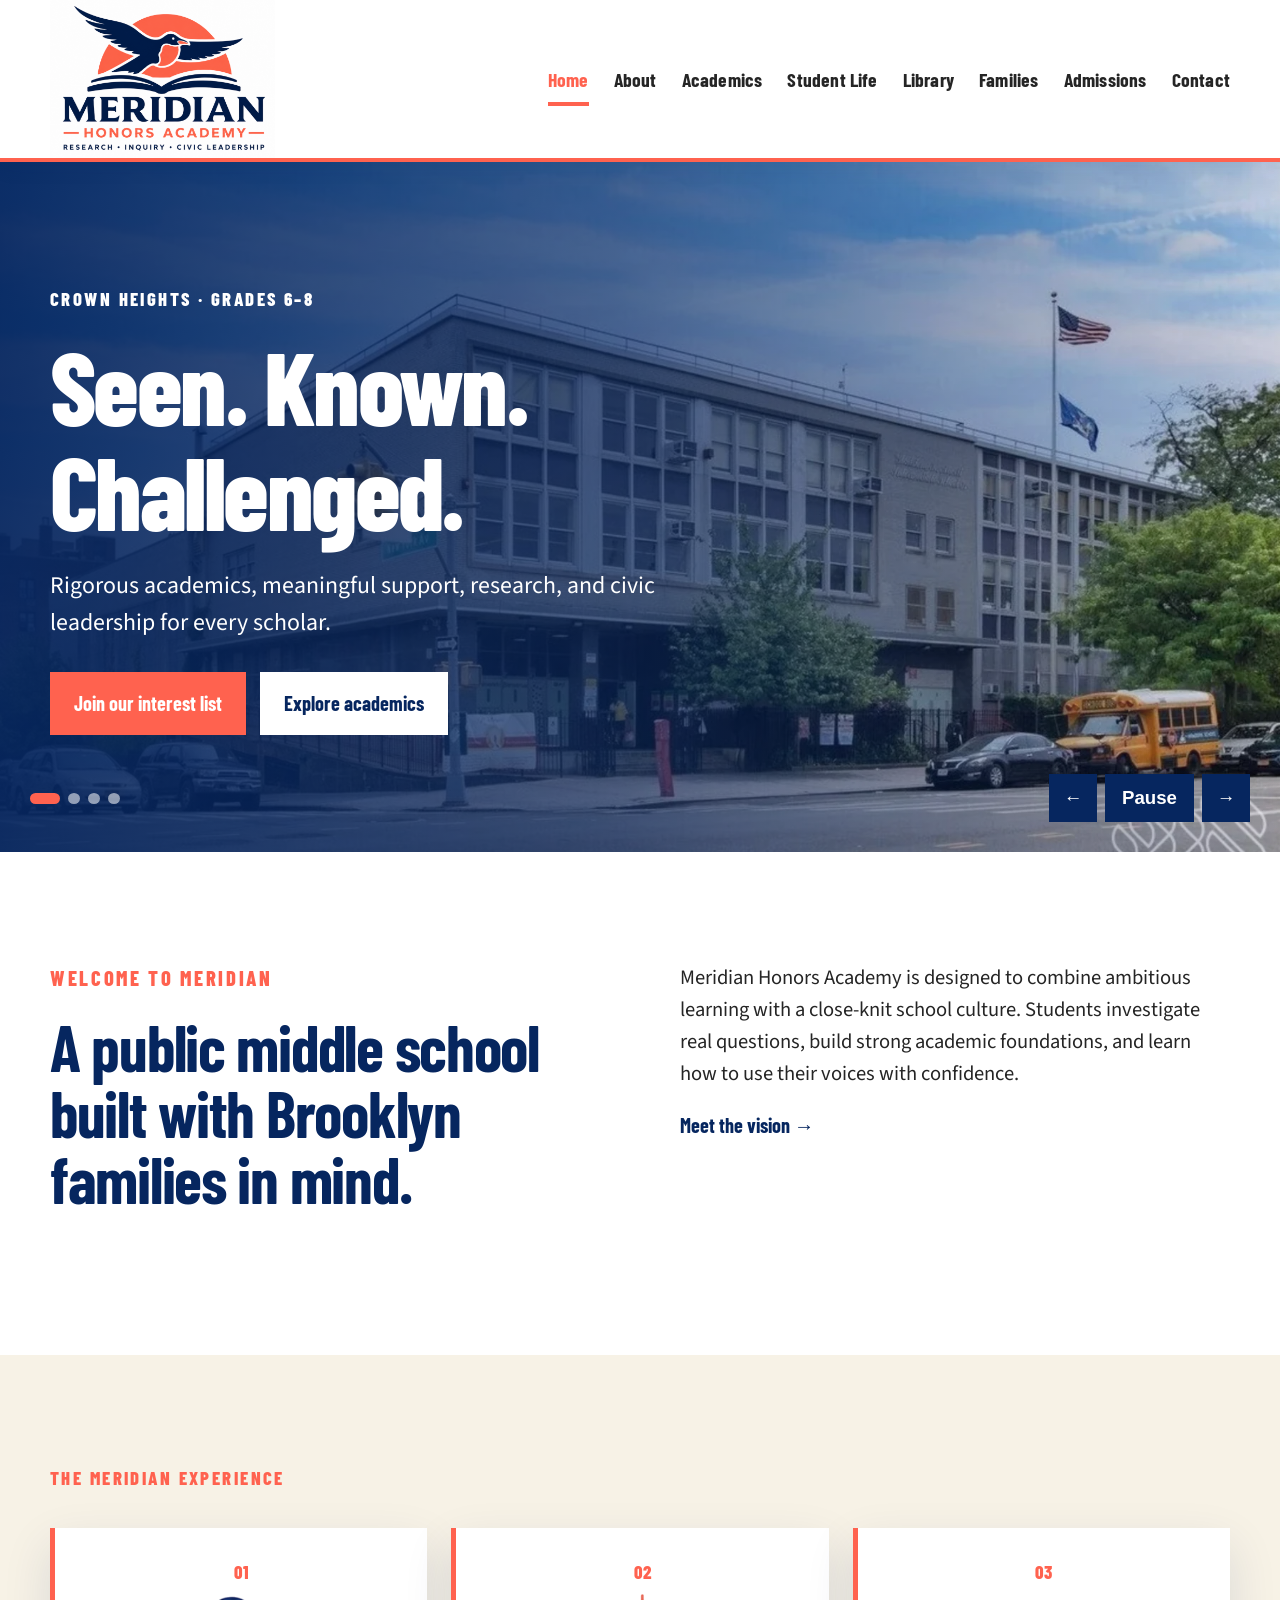
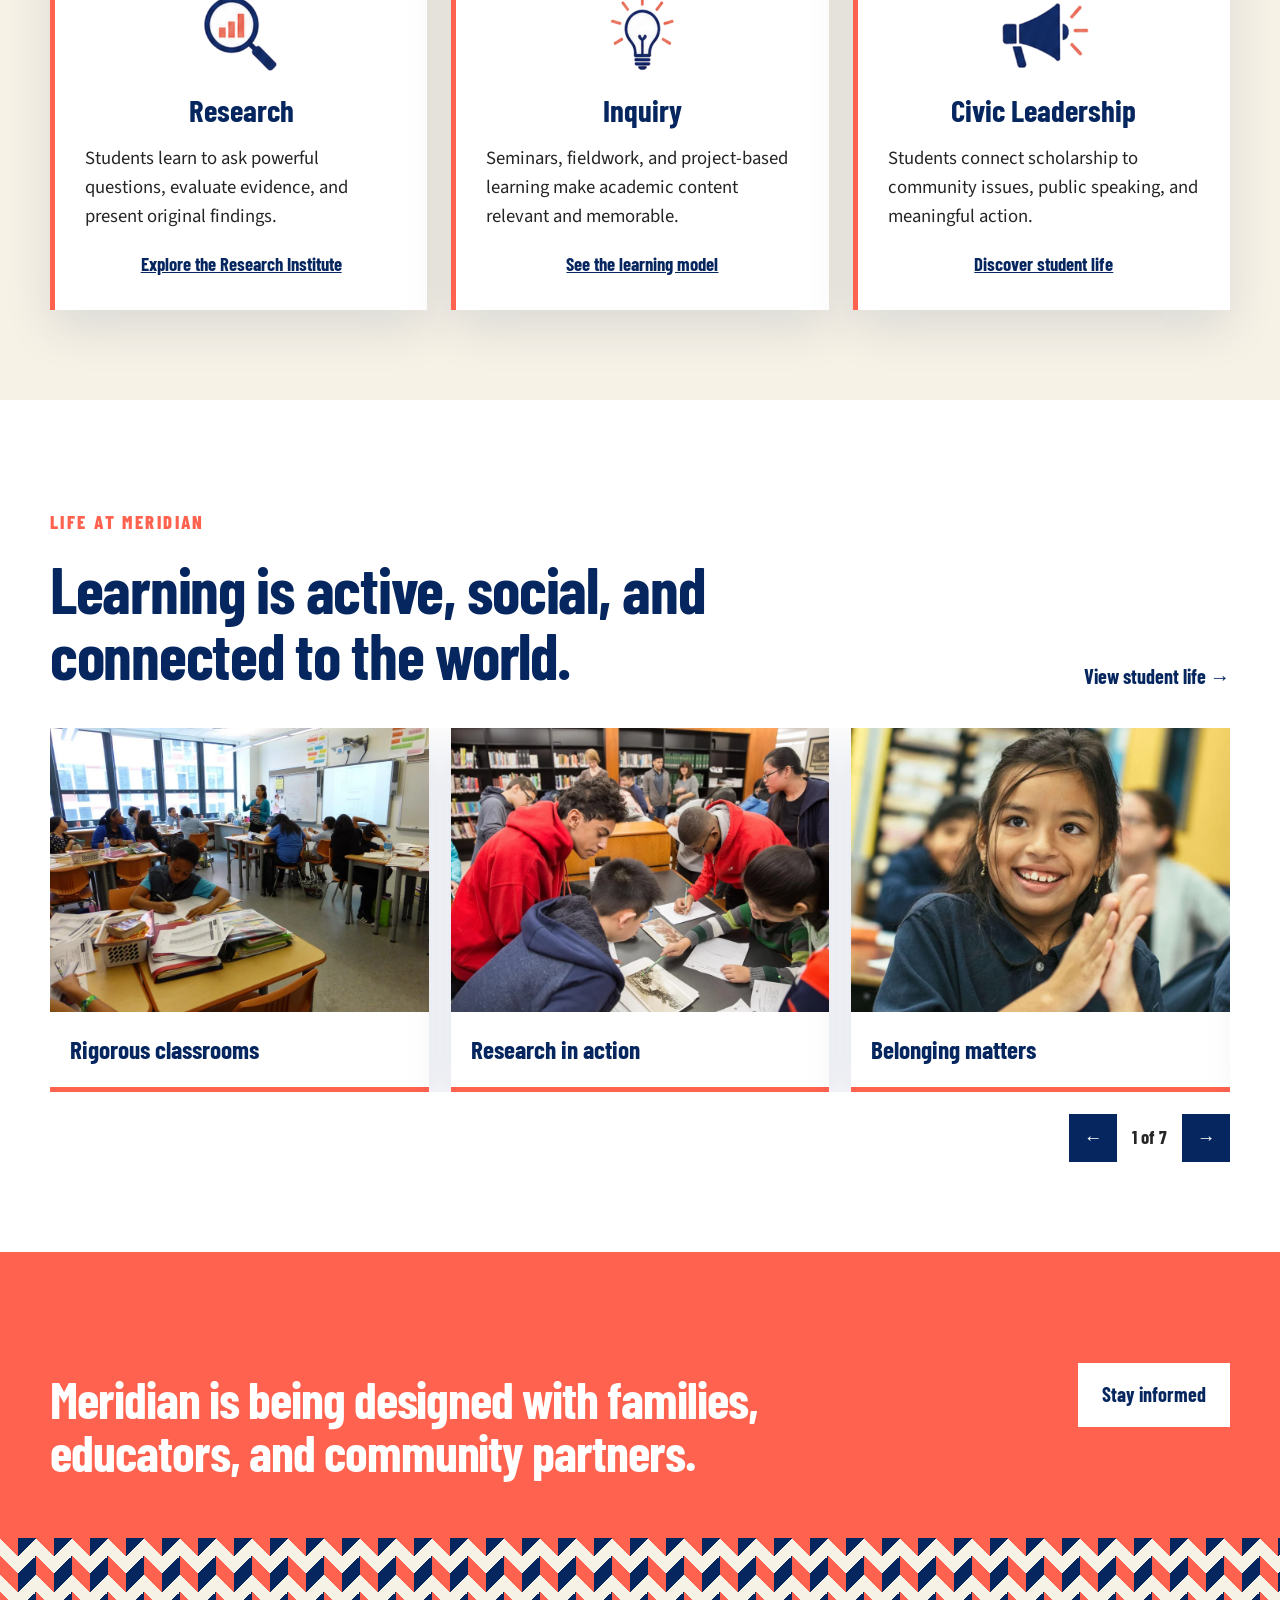
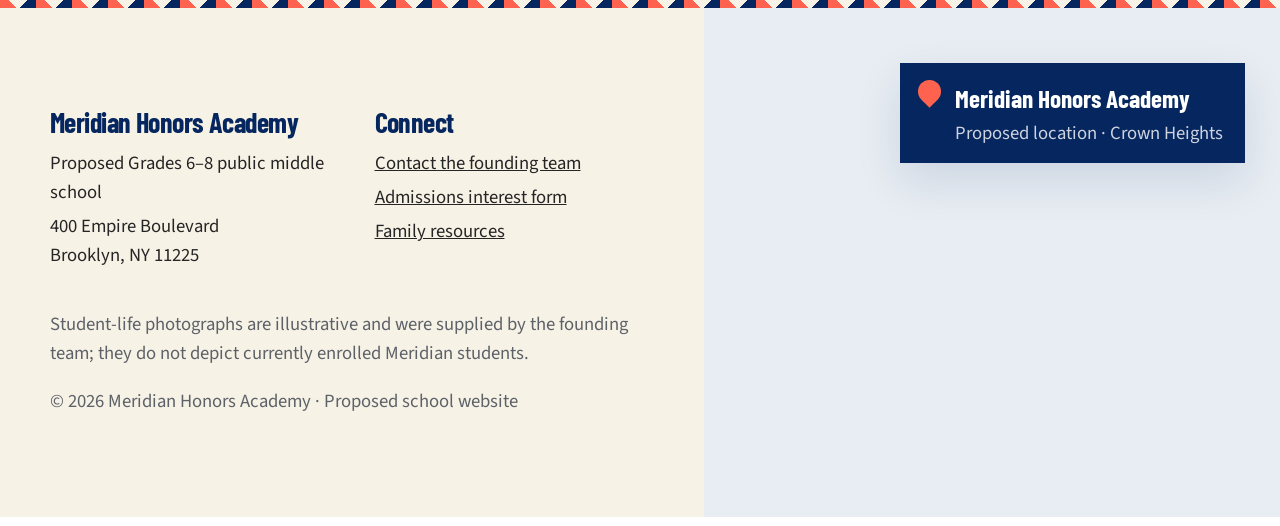
==== commit 579aca70: "Add files via upload" ====
--- a/index.html
+++ b/index.html
@@ -23,7 +23,6 @@
   <div class="footer-pattern" aria-hidden="true"></div>
   <div class="footer-grid">
     <div class="footer-info">
-      <img src="assets/meridian-logo.png" alt="Meridian Honors Academy" class="footer-logo" />
       <div class="footer-columns">
         <div><h2>Meridian Honors Academy</h2><p>Proposed Grades 6–8 public middle school</p><p>400 Empire Boulevard<br />Brooklyn, NY 11225</p></div>
         <div><h2>Connect</h2><p><a href="contact.html">Contact the founding team</a></p><p><a href="admissions.html">Admissions interest form</a></p><p><a href="families.html">Family resources</a></p></div>
--- a/styles.css
+++ b/styles.css
@@ -197,3 +197,117 @@
   font-size:clamp(2.4rem,4vw,4.3rem);
   line-height:1.08;
 }
+
+
+/* Version 17: triple the Student Council slogan size */
+h2.council-line-heading.council-line-heading--matched.council-line-heading--hero {
+  font-size: clamp(3.0rem, 5vw, 4.8rem) !important;
+  line-height: 0.88 !important;
+}
+
+h2.council-line-heading.council-line-heading--matched.council-line-heading--hero span {
+  display: block;
+  font-size: inherit !important;
+}
+
+@media (max-width: 700px) {
+  h2.council-line-heading.council-line-heading--matched.council-line-heading--hero {
+    font-size: clamp(1.7rem, 5vw, 3.0rem) !important;
+  }
+}
+
+
+/* Version 22: Academics mural hero */
+.page-banner--academics {
+  position: relative;
+  isolation: isolate;
+  background:
+    linear-gradient(90deg, rgba(8, 35, 78, 0.88), rgba(8, 35, 78, 0.52)),
+    url('assets/academics-mural.jpeg') center 48% / cover no-repeat !important;
+  color: #fff;
+}
+
+.page-banner--academics h1,
+.page-banner--academics p,
+.page-banner--academics .eyebrow {
+  color: #fff;
+}
+
+.page-banner--academics .shell {
+  position: relative;
+  z-index: 1;
+}
+
+
+/* Version 31: About page Mission and Vision */
+.mission-vision-section {
+  padding-top: 3rem;
+  padding-bottom: 3rem;
+}
+
+.mission-vision-grid {
+  display: grid;
+  grid-template-columns: repeat(2, minmax(0, 1fr));
+  gap: 2rem;
+}
+
+.mission-card,
+.vision-card {
+  border-radius: 32px;
+  padding: clamp(2rem, 4vw, 3.25rem);
+  min-height: 100%;
+}
+
+.mission-card {
+  background: #243b8f;
+  color: #fff;
+}
+
+.vision-card {
+  background: #f7776d;
+  color: #fff;
+}
+
+.mission-card h2,
+.vision-card h2 {
+  color: #fff;
+  margin-top: 0;
+}
+
+.mission-card p,
+.vision-card p,
+.vision-card li {
+  color: #fff;
+  font-size: 1.1rem;
+  line-height: 1.65;
+}
+
+.vision-card ul {
+  margin: 1rem 0 0;
+  padding-left: 1.4rem;
+}
+
+@media (max-width: 760px) {
+  .mission-vision-grid {
+    grid-template-columns: 1fr;
+  }
+}
+
+.mission-card{
+ background:transparent !important;
+ border:3px solid #173a7a !important;
+ color:#173a7a !important;
+}
+.mission-card h2,.mission-card p{color:#173a7a !important;}
+
+
+/* Version 33: transparent Mission card with school navy text and border */
+.mission-card {
+  background: transparent !important;
+  border: 3px solid #173a7a !important;
+}
+
+.mission-card h2,
+.mission-card p {
+  color: #173a7a !important;
+}
